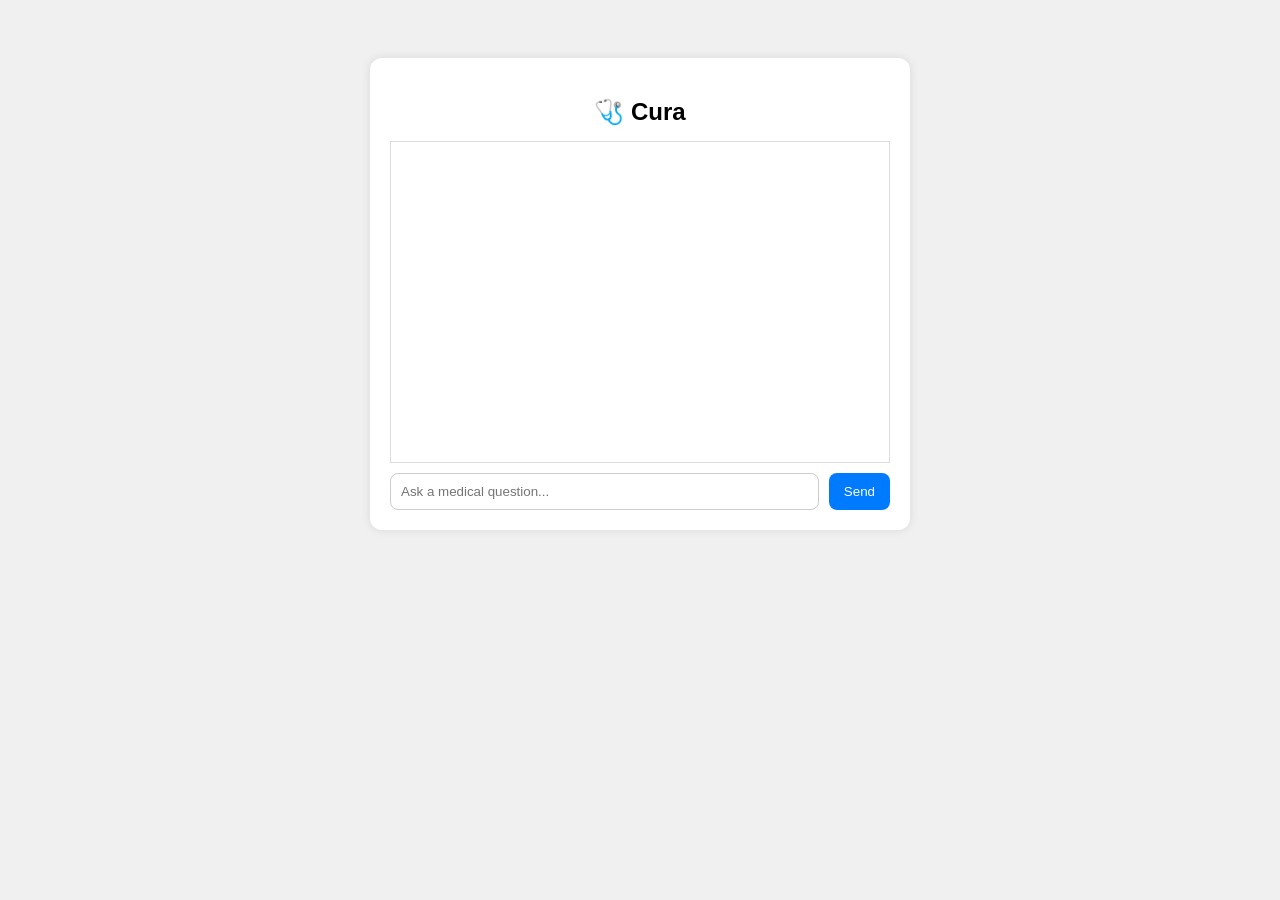
==== frontend/index.html @ ba1082c5 "Initial commit for Cura project" ====
<!DOCTYPE html>
<html lang="en">
<head>
  <meta charset="UTF-8" />
  <meta name="viewport" content="width=device-width, initial-scale=1.0"/>
  <title>Cura Chat</title>
  <link rel="stylesheet" href="style.css" />
</head>
<body>
  <div class="chat-container">
    <h2>🩺 Cura</h2>
    <div id="chat-box"></div>
    <div class="input-area">
      <input type="text" id="user-input" placeholder="Ask a medical question..." />
      <button id="send-button" onclick="sendMessage()">Send</button>
    </div>
  </div>
  <script src="scripts.js"></script>
</body>
</html>
---- frontend/style.css ----
body {
    background: #f0f0f0;
    font-family: Arial, sans-serif;
    display: flex;
    justify-content: center;
    padding-top: 50px;
  }
  
  .chat-container {
    background: #fff;
    border-radius: 12px;
    padding: 20px;
    width: 500px;
    box-shadow: 0 0 10px rgba(0,0,0,0.1);
  }
  
  h2 {
    margin-bottom: 15px;
    text-align: center;
  }
  
  #chat-box {
    height: 300px;
    overflow-y: auto;
    border: 1px solid #ddd;
    padding: 10px;
    margin-bottom: 10px;
  }
  
  .input-area {
    display: flex;
    gap: 10px;
  }
  
  input {
    flex: 1;
    padding: 10px;
    border: 1px solid #ccc;
    border-radius: 8px;
  }
  
  button {
    padding: 10px 15px;
    background: #007bff;
    color: white;
    border: none;
    border-radius: 8px;
    cursor: pointer;
  }

  button:hover {
    background: #0056b3;
  }

  .user-msg, .bot-msg {
    margin: 8px 0;
    padding: 8px 12px;
    border-radius: 8px;
    max-width: 80%;
  }

  .user-msg {
    background: #007bff;
    color: white;
    margin-left: auto;
  }

  .bot-msg {
    background: #f0f0f0;
    margin-right: auto;
  }

  .loading {
    display: inline-block;
    margin: 8px;
    font-style: italic;
    color: #666;
  }
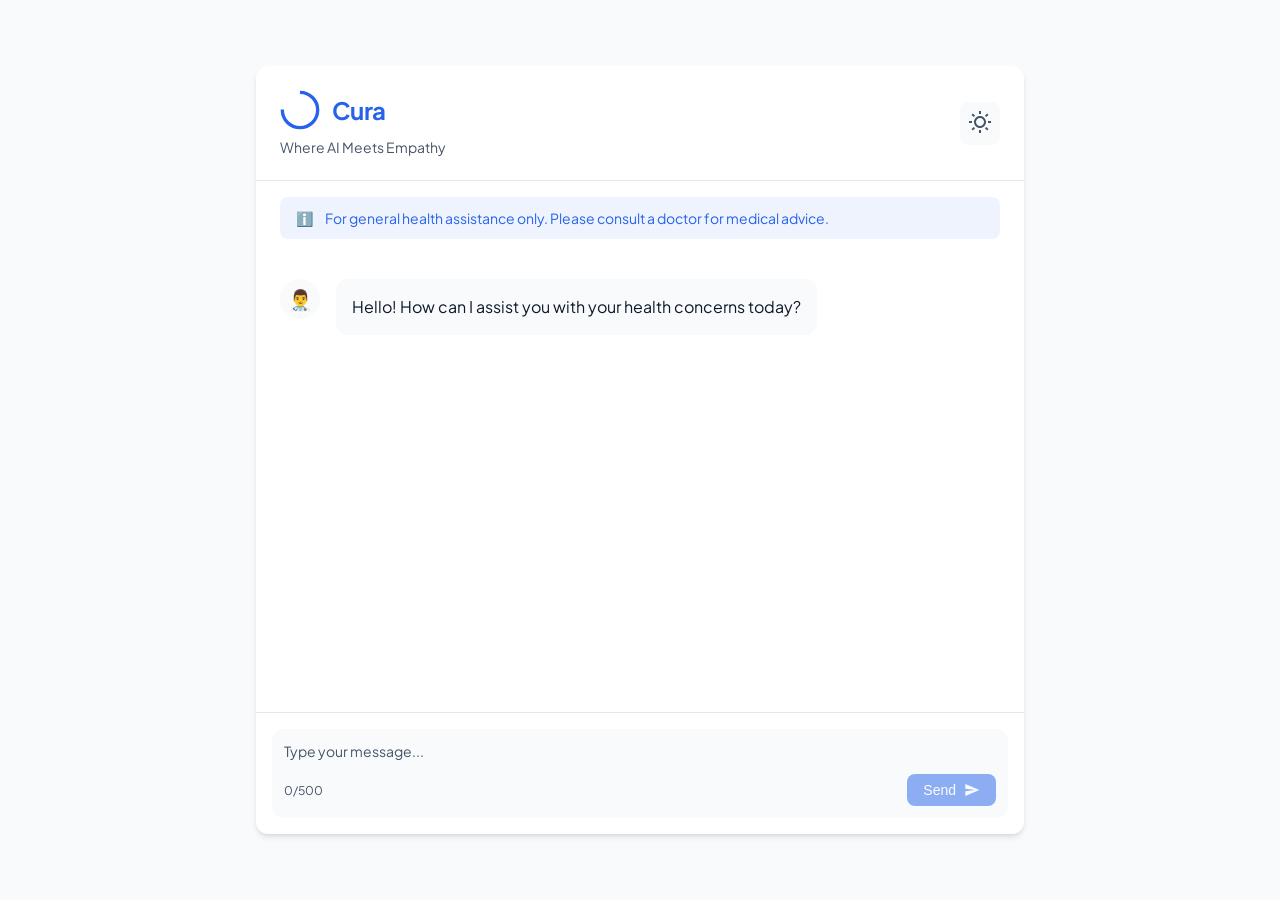
==== commit ebc76e04: "Enhance UI and functionality: Implement theme toggle, improve chat interface, and add logo" ====
--- a/frontend/index.html
+++ b/frontend/index.html
@@ -1,20 +1,63 @@
 <!DOCTYPE html>
-<html lang="en">
+<html lang="en" data-theme="light">
 <head>
-  <meta charset="UTF-8" />
-  <meta name="viewport" content="width=device-width, initial-scale=1.0"/>
-  <title>Cura Chat</title>
-  <link rel="stylesheet" href="style.css" />
+    <meta charset="UTF-8">
+    <meta name="viewport" content="width=device-width, initial-scale=1.0">
+    <title>Cura - Where AI Meets Empathy</title>
+    <link rel="stylesheet" href="style.css">
+    <link href="https://fonts.googleapis.com/css2?family=Plus+Jakarta+Sans:wght@400;500;600;700&display=swap" rel="stylesheet">
 </head>
 <body>
-  <div class="chat-container">
-    <h2>🩺 Cura</h2>
-    <div id="chat-box"></div>
-    <div class="input-area">
-      <input type="text" id="user-input" placeholder="Ask a medical question..." />
-      <button id="send-button" onclick="sendMessage()">Send</button>
+    <div class="app">
+        <div class="chat-container">
+            <div class="chat-header">
+                <div class="branding">
+                    <div class="logo">
+                        <svg viewBox="0 0 36 36">
+                            <path d="M18 2.0845 a 15.9155 15.9155 0 0 1 0 31.831 a 15.9155 15.9155 0 0 1 0 -31.831" fill="none" stroke="currentColor" stroke-width="3" stroke-dasharray="75,100"/>
+                        </svg>
+                        <span class="logo-text">Cura</span>
+                    </div>
+                    <p class="tagline">Where AI Meets Empathy</p>
+                </div>
+                
+                <div class="header-actions">
+                    <button id="theme-toggle" class="theme-toggle" aria-label="Toggle theme">
+                        <svg class="sun-icon" viewBox="0 0 24 24" width="24" height="24">
+                            <path fill="currentColor" d="M12 18C8.68629 18 6 15.3137 6 12C6 8.68629 8.68629 6 12 6C15.3137 6 18 8.68629 18 12C18 15.3137 15.3137 18 12 18ZM12 16C14.2091 16 16 14.2091 16 12C16 9.79086 14.2091 8 12 8C9.79086 8 8 9.79086 8 12C8 14.2091 9.79086 16 12 16ZM11 1H13V4H11V1ZM11 20H13V23H11V20ZM3.51472 4.92893L4.92893 3.51472L7.05025 5.63604L5.63604 7.05025L3.51472 4.92893ZM16.9497 18.364L18.364 16.9497L20.4853 19.0711L19.0711 20.4853L16.9497 18.364ZM19.0711 3.51472L20.4853 4.92893L18.364 7.05025L16.9497 5.63604L19.0711 3.51472ZM5.63604 16.9497L7.05025 18.364L4.92893 20.4853L3.51472 19.0711L5.63604 16.9497ZM23 11V13H20V11H23ZM4 11V13H1V11H4Z"/>
+                        </svg>
+                        <svg class="moon-icon" viewBox="0 0 24 24" width="24" height="24">
+                            <path fill="currentColor" d="M9.37,5.51C9.19,6.15,9.1,6.82,9.1,7.5c0,4.08,3.32,7.4,7.4,7.4c0.68,0,1.35-0.09,1.99-0.27C17.45,17.19,14.93,19,12,19 c-3.86,0-7-3.14-7-7C5,9.07,6.81,6.55,9.37,5.51z M12,3c-4.97,0-9,4.03-9,9s4.03,9,9,9s9-4.03,9-9c0-0.46-0.04-0.92-0.1-1.36 c-0.98,1.37-2.58,2.26-4.4,2.26c-2.98,0-5.4-2.42-5.4-5.4c0-1.81,0.89-3.42,2.26-4.4C12.92,3.04,12.46,3,12,3L12,3z"/>
+                        </svg>
+                    </button>
+                </div>
+            </div>
+
+            <div class="notice-container">
+                <div class="notice info">
+                    <span class="notice-icon">ℹ️</span>
+                    <span>For general health assistance only. Please consult a doctor for medical advice.</span>
+                </div>
+            </div>
+
+            <div id="messages" class="messages"></div>
+
+            <div class="input-wrapper">
+                <div class="input-container">
+                    <textarea id="user-input" rows="1" placeholder="Type your message..." maxlength="500"></textarea>
+                    <div class="input-actions">
+                        <span id="char-count" class="char-count">0/500</span>
+                        <button id="send-button" class="send-button" disabled>
+                            <span class="button-text">Send</span>
+                            <svg class="send-icon" viewBox="0 0 24 24" width="16" height="16">
+                                <path d="M2 21l21-9L2 3v7l15 2-15 2v7z" fill="currentColor"/>
+                            </svg>
+                        </button>
+                    </div>
+                </div>
+            </div>
+        </div>
     </div>
-  </div>
-  <script src="scripts.js"></script>
+    <script src="scripts.js"></script>
 </body>
 </html>
--- a/frontend/style.css
+++ b/frontend/style.css
@@ -1,78 +1,385 @@
+:root {
+    /* Light theme */
+    --bg-primary: #ffffff;
+    --bg-secondary: #f8fafc;
+    --text-primary: #0f172a;
+    --text-secondary: #475569;
+    --border: #e2e8f0;
+    --primary: #2563eb;
+    --primary-light: #3b82f6;
+    --primary-dark: #1d4ed8;
+    --gray-50: #f8fafc;
+    --gray-100: #f1f5f9;
+    --gray-200: #e2e8f0;
+    --gray-300: #cbd5e1;
+    --gray-600: #475569;
+    --gray-700: #334155;
+    --gray-900: #0f172a;
+    --success: #059669;
+    --warning: #fbbf24;
+    --danger: #dc2626;
+    --radius-sm: 0.375rem;
+    --radius: 0.5rem;
+    --radius-lg: 0.75rem;
+    --shadow: 0 1px 3px 0 rgb(0 0 0 / 0.1), 0 1px 2px -1px rgb(0 0 0 / 0.1);
+    --shadow-md: 0 4px 6px -1px rgb(0 0 0 / 0.1), 0 2px 4px -2px rgb(0 0 0 / 0.1);
+}
+
+[data-theme="dark"] {
+    --bg-primary: #0f172a;
+    --bg-secondary: #1e293b;
+    --text-primary: #f8fafc;
+    --text-secondary: #94a3b8;
+    --border: #334155;
+    --primary: #3b82f6;
+    --primary-light: #60a5fa;
+    --primary-dark: #2563eb;
+}
+
+* {
+    margin: 0;
+    padding: 0;
+    box-sizing: border-box;
+}
+
 body {
-    background: #f0f0f0;
-    font-family: Arial, sans-serif;
-    display: flex;
-    justify-content: center;
-    padding-top: 50px;
-  }
-  
-  .chat-container {
-    background: #fff;
-    border-radius: 12px;
-    padding: 20px;
-    width: 500px;
-    box-shadow: 0 0 10px rgba(0,0,0,0.1);
-  }
-  
-  h2 {
-    margin-bottom: 15px;
+    font-family: 'Plus Jakarta Sans', -apple-system, sans-serif;
+    background: var(--bg-secondary);
+    color: var(--text-primary);
+    min-height: 100vh;
+    display: grid;
+    place-items: center;
+    padding: 1rem;
+    transition: background-color 0.3s, color 0.3s;
+}
+
+.app {
+    width: 100%;
+    max-width: 48rem;
+    margin: 0 auto;
+}
+
+.chat-container {
+    background: var(--bg-primary);
+    border-radius: var(--radius-lg);
+    box-shadow: var(--shadow-md);
+    overflow: hidden;
+    display: flex;
+    flex-direction: column;
+    height: calc(100vh - 2rem);
+    max-height: 48rem;
+}
+
+.chat-header {
+    padding: 1.5rem;
+    border-bottom: 1px solid var(--border);
+    display: flex;
+    justify-content: space-between;
+    align-items: center;
+}
+
+.branding {
+    display: flex;
+    flex-direction: column;
+    align-items: flex-start;
+    gap: 0.5rem;
+}
+
+.logo {
+    display: flex;
+    align-items: center;
+    gap: 0.75rem;
+    color: var(--primary);
+}
+
+.logo svg {
+    width: 2.5rem;
+    height: 2.5rem;
+    animation: spin 2s linear infinite;
+}
+
+@keyframes spin {
+    to { transform: rotate(360deg); }
+}
+
+.logo-text {
+    font-size: 1.5rem;
+    font-weight: 700;
+    color: var(--primary);
+    letter-spacing: -0.025em;
+}
+
+.tagline {
+    color: var(--text-secondary);
+    font-size: 0.875rem;
+}
+
+.theme-toggle {
+    background: var(--bg-secondary);
+    border: none;
+    padding: 0.5rem;
+    border-radius: var(--radius);
+    color: var(--text-secondary);
+    cursor: pointer;
+    transition: all 0.2s;
+}
+
+.theme-toggle:hover {
+    color: var(--primary);
+    background: color-mix(in srgb, var(--primary) 10%, transparent);
+}
+
+html[data-theme="light"] .moon-icon,
+html[data-theme="dark"] .sun-icon {
+    display: none;
+}
+
+.notice-container {
+    display: flex;
+    flex-direction: column;
+    gap: 0.5rem;
+    padding: 1rem 1.5rem;
+}
+
+.notice {
+    display: flex;
+    align-items: center;
+    gap: 0.75rem;
+    padding: 0.75rem 1rem;
+    border-radius: var(--radius);
+    background: var(--gray-50);
+    font-size: 0.875rem;
+    color: var(--gray-700);
+    animation: slideIn 0.3s ease-out;
+}
+
+.notice.info {
+    background: color-mix(in srgb, var(--primary) 8%, transparent);
+    color: var(--primary);
+}
+
+@keyframes slideIn {
+    from { transform: translateY(-0.5rem); opacity: 0; }
+    to { transform: translateY(0); opacity: 1; }
+}
+
+.chat-box {
+    flex: 1;
+    overflow-y: auto;
+    padding: 1.5rem;
+    scroll-behavior: smooth;
+}
+
+.welcome-message {
     text-align: center;
-  }
-  
-  #chat-box {
-    height: 300px;
+    margin: 2rem 0;
+    animation: fadeIn 0.5s ease-out;
+}
+
+@keyframes fadeIn {
+    from { opacity: 0; }
+    to { opacity: 1; }
+}
+
+.welcome-icon {
+    font-size: 3rem;
+    margin-bottom: 1rem;
+}
+
+.welcome-message h1 {
+    font-size: 1.5rem;
+    font-weight: 700;
+    margin-bottom: 0.5rem;
+    color: var(--gray-900);
+}
+
+.welcome-message p {
+    color: var(--gray-600);
+}
+
+.messages {
+    flex: 1;
     overflow-y: auto;
-    border: 1px solid #ddd;
-    padding: 10px;
-    margin-bottom: 10px;
-  }
-  
-  .input-area {
-    display: flex;
-    gap: 10px;
-  }
-  
-  input {
-    flex: 1;
-    padding: 10px;
-    border: 1px solid #ccc;
-    border-radius: 8px;
-  }
-  
-  button {
-    padding: 10px 15px;
-    background: #007bff;
+    padding: 1.5rem;
+    display: flex;
+    flex-direction: column;
+    gap: 1rem;
+}
+
+.message {
+    display: flex;
+    gap: 1rem;
+    opacity: 0;
+    transform: translateY(0.5rem);
+    animation: messageIn 0.3s ease-out forwards;
+}
+
+@keyframes messageIn {
+    to {
+        opacity: 1;
+        transform: translateY(0);
+    }
+}
+
+.message.user {
+    flex-direction: row-reverse;
+}
+
+.message-bubble {
+    max-width: 80%;
+    padding: 1rem;
+    border-radius: var(--radius-lg);
+    line-height: 1.5;
+}
+
+.message.bot .message-bubble {
+    background: var(--bg-secondary);
+    color: var(--text-primary);
+}
+
+.message.user .message-bubble {
+    background: var(--primary);
+    color: white;
+}
+
+.avatar {
+    width: 2.5rem;
+    height: 2.5rem;
+    border-radius: 50%;
+    display: grid;
+    place-items: center;
+    font-size: 1.25rem;
+    flex-shrink: 0;
+}
+
+.message.bot .avatar {
+    background: var(--bg-secondary);
+}
+
+.message.user .avatar {
+    background: var(--primary-light);
+}
+
+.input-wrapper {
+    padding: 1rem;
+    border-top: 1px solid var(--border);
+}
+
+.input-container {
+    background: var(--bg-secondary);
+    border-radius: var(--radius-lg);
+    padding: 0.75rem;
+}
+
+textarea {
+    width: 100%;
+    border: none;
+    background: none;
+    resize: none;
+    font-family: inherit;
+    font-size: 0.875rem;
+    line-height: 1.5;
+    color: var(--text-primary);
+    padding: 0;
+    margin-bottom: 0.5rem;
+}
+
+textarea:focus {
+    outline: none;
+}
+
+textarea::placeholder {
+    color: var(--text-secondary);
+}
+
+.input-actions {
+    display: flex;
+    align-items: center;
+    justify-content: space-between;
+}
+
+.char-count {
+    font-size: 0.75rem;
+    color: var(--text-secondary);
+}
+
+.send-button {
+    display: flex;
+    align-items: center;
+    gap: 0.5rem;
+    background: var(--primary);
     color: white;
     border: none;
-    border-radius: 8px;
+    padding: 0.5rem 1rem;
+    border-radius: var(--radius);
+    font-size: 0.875rem;
+    font-weight: 500;
     cursor: pointer;
-  }
-
-  button:hover {
-    background: #0056b3;
-  }
-
-  .user-msg, .bot-msg {
-    margin: 8px 0;
-    padding: 8px 12px;
-    border-radius: 8px;
-    max-width: 80%;
-  }
-
-  .user-msg {
-    background: #007bff;
-    color: white;
-    margin-left: auto;
-  }
-
-  .bot-msg {
-    background: #f0f0f0;
-    margin-right: auto;
-  }
-
-  .loading {
-    display: inline-block;
-    margin: 8px;
-    font-style: italic;
-    color: #666;
-  }
+    transition: all 0.2s;
+}
+
+.send-button:hover:not(:disabled) {
+    background: var(--primary-dark);
+}
+
+.send-button:disabled {
+    opacity: 0.5;
+    cursor: not-allowed;
+}
+
+.send-button .send-icon {
+    transition: transform 0.2s;
+}
+
+.send-button:hover:not(:disabled) .send-icon {
+    transform: translateX(0.25rem);
+}
+
+.typing-indicator {
+    background: var(--bg-secondary) !important;
+    padding: 0.75rem !important;
+}
+
+.dots {
+    display: flex;
+    gap: 4px;
+}
+
+.dot {
+    width: 8px;
+    height: 8px;
+    border-radius: 50%;
+    background: var(--text-secondary);
+    animation: dot-flashing 1s infinite alternate;
+}
+
+.dot:nth-child(2) {
+    animation-delay: 0.2s;
+}
+
+.dot:nth-child(3) {
+    animation-delay: 0.4s;
+}
+
+@keyframes dot-flashing {
+    0% {
+        opacity: 0.2;
+        transform: scale(0.8);
+    }
+    100% {
+        opacity: 1;
+        transform: scale(1);
+    }
+}
+
+@media (max-width: 640px) {
+    body {
+        padding: 0;
+    }
+    
+    .chat-container {
+        height: 100vh;
+        max-height: none;
+        border-radius: 0;
+    }
+}
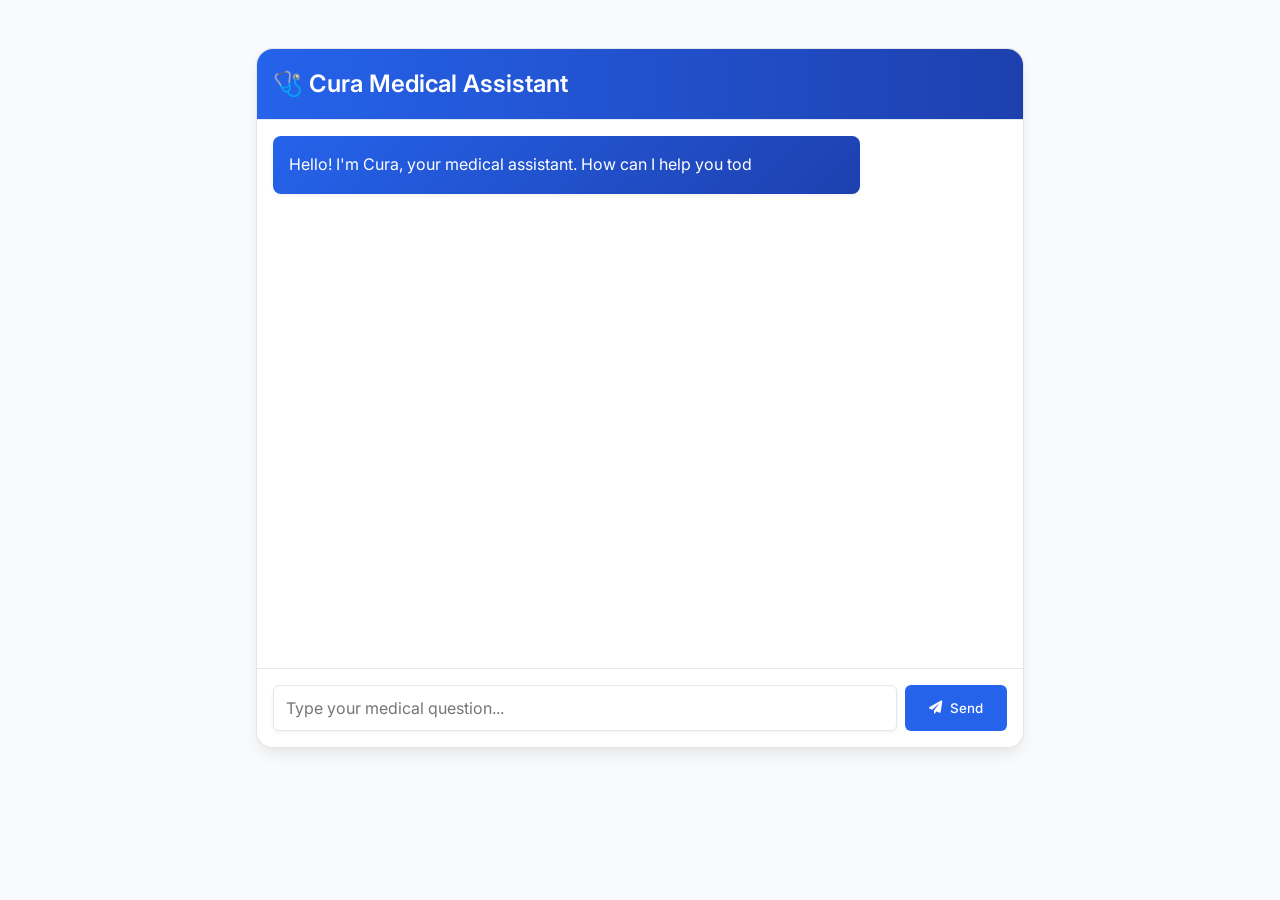
==== commit 323c6ba8: "Refactor chat interface: Update HTML structure, remove theme toggle, and enhance message handling" ====
--- a/frontend/index.html
+++ b/frontend/index.html
@@ -1,63 +1,29 @@
 <!DOCTYPE html>
-<html lang="en" data-theme="light">
+<html lang="en">
 <head>
     <meta charset="UTF-8">
     <meta name="viewport" content="width=device-width, initial-scale=1.0">
-    <title>Cura - Where AI Meets Empathy</title>
+    <title>Cura Medical Assistant</title>
     <link rel="stylesheet" href="style.css">
-    <link href="https://fonts.googleapis.com/css2?family=Plus+Jakarta+Sans:wght@400;500;600;700&display=swap" rel="stylesheet">
+    <link rel="stylesheet" href="https://fonts.googleapis.com/css2?family=Inter:wght@400;500;600&display=swap">
+    <link rel="stylesheet" href="https://cdnjs.cloudflare.com/ajax/libs/font-awesome/6.0.0/css/all.min.css">
 </head>
 <body>
-    <div class="app">
+    <div class="container">
         <div class="chat-container">
             <div class="chat-header">
-                <div class="branding">
-                    <div class="logo">
-                        <svg viewBox="0 0 36 36">
-                            <path d="M18 2.0845 a 15.9155 15.9155 0 0 1 0 31.831 a 15.9155 15.9155 0 0 1 0 -31.831" fill="none" stroke="currentColor" stroke-width="3" stroke-dasharray="75,100"/>
-                        </svg>
-                        <span class="logo-text">Cura</span>
-                    </div>
-                    <p class="tagline">Where AI Meets Empathy</p>
-                </div>
-                
-                <div class="header-actions">
-                    <button id="theme-toggle" class="theme-toggle" aria-label="Toggle theme">
-                        <svg class="sun-icon" viewBox="0 0 24 24" width="24" height="24">
-                            <path fill="currentColor" d="M12 18C8.68629 18 6 15.3137 6 12C6 8.68629 8.68629 6 12 6C15.3137 6 18 8.68629 18 12C18 15.3137 15.3137 18 12 18ZM12 16C14.2091 16 16 14.2091 16 12C16 9.79086 14.2091 8 12 8C9.79086 8 8 9.79086 8 12C8 14.2091 9.79086 16 12 16ZM11 1H13V4H11V1ZM11 20H13V23H11V20ZM3.51472 4.92893L4.92893 3.51472L7.05025 5.63604L5.63604 7.05025L3.51472 4.92893ZM16.9497 18.364L18.364 16.9497L20.4853 19.0711L19.0711 20.4853L16.9497 18.364ZM19.0711 3.51472L20.4853 4.92893L18.364 7.05025L16.9497 5.63604L19.0711 3.51472ZM5.63604 16.9497L7.05025 18.364L4.92893 20.4853L3.51472 19.0711L5.63604 16.9497ZM23 11V13H20V11H23ZM4 11V13H1V11H4Z"/>
-                        </svg>
-                        <svg class="moon-icon" viewBox="0 0 24 24" width="24" height="24">
-                            <path fill="currentColor" d="M9.37,5.51C9.19,6.15,9.1,6.82,9.1,7.5c0,4.08,3.32,7.4,7.4,7.4c0.68,0,1.35-0.09,1.99-0.27C17.45,17.19,14.93,19,12,19 c-3.86,0-7-3.14-7-7C5,9.07,6.81,6.55,9.37,5.51z M12,3c-4.97,0-9,4.03-9,9s4.03,9,9,9s9-4.03,9-9c0-0.46-0.04-0.92-0.1-1.36 c-0.98,1.37-2.58,2.26-4.4,2.26c-2.98,0-5.4-2.42-5.4-5.4c0-1.81,0.89-3.42,2.26-4.4C12.92,3.04,12.46,3,12,3L12,3z"/>
-                        </svg>
-                    </button>
-                </div>
+                <h1>🩺 Cura Medical Assistant</h1>
             </div>
-
-            <div class="notice-container">
-                <div class="notice info">
-                    <span class="notice-icon">ℹ️</span>
-                    <span>For general health assistance only. Please consult a doctor for medical advice.</span>
-                </div>
-            </div>
-
-            <div id="messages" class="messages"></div>
-
-            <div class="input-wrapper">
-                <div class="input-container">
-                    <textarea id="user-input" rows="1" placeholder="Type your message..." maxlength="500"></textarea>
-                    <div class="input-actions">
-                        <span id="char-count" class="char-count">0/500</span>
-                        <button id="send-button" class="send-button" disabled>
-                            <span class="button-text">Send</span>
-                            <svg class="send-icon" viewBox="0 0 24 24" width="16" height="16">
-                                <path d="M2 21l21-9L2 3v7l15 2-15 2v7z" fill="currentColor"/>
-                            </svg>
-                        </button>
-                    </div>
-                </div>
+            <div class="chat-messages" id="chatMessages"></div>
+            <div class="input-container">
+                <input type="text" id="messageInput" placeholder="Type your medical question..." autocomplete="off">
+                <button id="sendButton">
+                    <i class="fas fa-paper-plane"></i>
+                    Send
+                </button>
             </div>
         </div>
     </div>
     <script src="scripts.js"></script>
 </body>
-</html>
+</html>
--- a/frontend/style.css
+++ b/frontend/style.css
@@ -1,220 +1,77 @@
 :root {
-    /* Light theme */
-    --bg-primary: #ffffff;
-    --bg-secondary: #f8fafc;
-    --text-primary: #0f172a;
-    --text-secondary: #475569;
-    --border: #e2e8f0;
-    --primary: #2563eb;
-    --primary-light: #3b82f6;
-    --primary-dark: #1d4ed8;
-    --gray-50: #f8fafc;
-    --gray-100: #f1f5f9;
-    --gray-200: #e2e8f0;
-    --gray-300: #cbd5e1;
-    --gray-600: #475569;
-    --gray-700: #334155;
-    --gray-900: #0f172a;
-    --success: #059669;
-    --warning: #fbbf24;
-    --danger: #dc2626;
-    --radius-sm: 0.375rem;
-    --radius: 0.5rem;
-    --radius-lg: 0.75rem;
-    --shadow: 0 1px 3px 0 rgb(0 0 0 / 0.1), 0 1px 2px -1px rgb(0 0 0 / 0.1);
-    --shadow-md: 0 4px 6px -1px rgb(0 0 0 / 0.1), 0 2px 4px -2px rgb(0 0 0 / 0.1);
-}
-
-[data-theme="dark"] {
-    --bg-primary: #0f172a;
-    --bg-secondary: #1e293b;
-    --text-primary: #f8fafc;
-    --text-secondary: #94a3b8;
-    --border: #334155;
-    --primary: #3b82f6;
-    --primary-light: #60a5fa;
-    --primary-dark: #2563eb;
+    --primary-color: #2563eb;
+    --secondary-color: #1e40af;
+    --background-color: #f8fafc;
+    --text-color: #1e293b;
 }
 
 * {
     margin: 0;
     padding: 0;
     box-sizing: border-box;
+    font-family: 'Inter', -apple-system, sans-serif;
 }
 
 body {
-    font-family: 'Plus Jakarta Sans', -apple-system, sans-serif;
-    background: var(--bg-secondary);
-    color: var(--text-primary);
-    min-height: 100vh;
-    display: grid;
-    place-items: center;
-    padding: 1rem;
-    transition: background-color 0.3s, color 0.3s;
+    background-color: var(--background-color);
+    color: var(--text-color);
+    line-height: 1.6;
 }
 
-.app {
-    width: 100%;
-    max-width: 48rem;
-    margin: 0 auto;
+.container {
+    max-width: 800px;
+    margin: 2rem auto;
+    padding: 1rem;
 }
 
 .chat-container {
-    background: var(--bg-primary);
-    border-radius: var(--radius-lg);
-    box-shadow: var(--shadow-md);
-    overflow: hidden;
+    background: white;
+    border-radius: 16px;
+    box-shadow: 0 8px 16px -4px rgb(0 0 0 / 0.1);
+    height: 700px;
     display: flex;
     flex-direction: column;
-    height: calc(100vh - 2rem);
-    max-height: 48rem;
+    border: 1px solid rgba(0, 0, 0, 0.1);
 }
 
 .chat-header {
-    padding: 1.5rem;
-    border-bottom: 1px solid var(--border);
+    background: linear-gradient(to right, var(--primary-color), var(--secondary-color));
+    color: white;
+    border-radius: 16px 16px 0 0;
+    padding: 1rem;
+    border-bottom: 1px solid #e2e8f0;
     display: flex;
-    justify-content: space-between;
     align-items: center;
-}
-
-.branding {
-    display: flex;
-    flex-direction: column;
-    align-items: flex-start;
     gap: 0.5rem;
 }
 
-.logo {
-    display: flex;
-    align-items: center;
-    gap: 0.75rem;
-    color: var(--primary);
+.chat-header h1 {
+    color: white;
+    font-weight: 600;
+    font-size: 1.5rem;
 }
 
-.logo svg {
-    width: 2.5rem;
-    height: 2.5rem;
-    animation: spin 2s linear infinite;
-}
-
-@keyframes spin {
-    to { transform: rotate(360deg); }
-}
-
-.logo-text {
-    font-size: 1.5rem;
-    font-weight: 700;
-    color: var(--primary);
-    letter-spacing: -0.025em;
-}
-
-.tagline {
-    color: var(--text-secondary);
-    font-size: 0.875rem;
-}
-
-.theme-toggle {
-    background: var(--bg-secondary);
-    border: none;
-    padding: 0.5rem;
-    border-radius: var(--radius);
-    color: var(--text-secondary);
-    cursor: pointer;
-    transition: all 0.2s;
-}
-
-.theme-toggle:hover {
-    color: var(--primary);
-    background: color-mix(in srgb, var(--primary) 10%, transparent);
-}
-
-html[data-theme="light"] .moon-icon,
-html[data-theme="dark"] .sun-icon {
-    display: none;
-}
-
-.notice-container {
-    display: flex;
-    flex-direction: column;
-    gap: 0.5rem;
-    padding: 1rem 1.5rem;
-}
-
-.notice {
-    display: flex;
-    align-items: center;
-    gap: 0.75rem;
-    padding: 0.75rem 1rem;
-    border-radius: var(--radius);
-    background: var(--gray-50);
-    font-size: 0.875rem;
-    color: var(--gray-700);
-    animation: slideIn 0.3s ease-out;
-}
-
-.notice.info {
-    background: color-mix(in srgb, var(--primary) 8%, transparent);
-    color: var(--primary);
-}
-
-@keyframes slideIn {
-    from { transform: translateY(-0.5rem); opacity: 0; }
-    to { transform: translateY(0); opacity: 1; }
-}
-
-.chat-box {
+.chat-messages {
     flex: 1;
     overflow-y: auto;
-    padding: 1.5rem;
-    scroll-behavior: smooth;
-}
-
-.welcome-message {
-    text-align: center;
-    margin: 2rem 0;
-    animation: fadeIn 0.5s ease-out;
-}
-
-@keyframes fadeIn {
-    from { opacity: 0; }
-    to { opacity: 1; }
-}
-
-.welcome-icon {
-    font-size: 3rem;
-    margin-bottom: 1rem;
-}
-
-.welcome-message h1 {
-    font-size: 1.5rem;
-    font-weight: 700;
-    margin-bottom: 0.5rem;
-    color: var(--gray-900);
-}
-
-.welcome-message p {
-    color: var(--gray-600);
-}
-
-.messages {
-    flex: 1;
-    overflow-y: auto;
-    padding: 1.5rem;
-    display: flex;
-    flex-direction: column;
-    gap: 1rem;
+    padding: 1rem;
 }
 
 .message {
-    display: flex;
-    gap: 1rem;
-    opacity: 0;
-    transform: translateY(0.5rem);
-    animation: messageIn 0.3s ease-out forwards;
+    margin-bottom: 1rem;
+    padding: 1rem;
+    border-radius: 8px;
+    max-width: 80%;
+    animation: messageSlide 0.3s ease-out;
+    box-shadow: 0 2px 4px rgba(0, 0, 0, 0.05);
+    position: relative;
 }
 
-@keyframes messageIn {
+@keyframes messageSlide {
+    from {
+        opacity: 0;
+        transform: translateY(10px);
+    }
     to {
         opacity: 1;
         transform: translateY(0);
@@ -222,164 +79,92 @@
 }
 
 .message.user {
-    flex-direction: row-reverse;
+    background-color: #f1f5f9;
+    border: 1px solid #e2e8f0;
+    margin-left: auto;
 }
 
-.message-bubble {
-    max-width: 80%;
-    padding: 1rem;
-    border-radius: var(--radius-lg);
-    line-height: 1.5;
-}
-
-.message.bot .message-bubble {
-    background: var(--bg-secondary);
-    color: var(--text-primary);
-}
-
-.message.user .message-bubble {
-    background: var(--primary);
+.message.bot {
+    background: linear-gradient(135deg, var(--primary-color), var(--secondary-color));
     color: white;
-}
-
-.avatar {
-    width: 2.5rem;
-    height: 2.5rem;
-    border-radius: 50%;
-    display: grid;
-    place-items: center;
-    font-size: 1.25rem;
-    flex-shrink: 0;
-}
-
-.message.bot .avatar {
-    background: var(--bg-secondary);
-}
-
-.message.user .avatar {
-    background: var(--primary-light);
-}
-
-.input-wrapper {
-    padding: 1rem;
-    border-top: 1px solid var(--border);
+    margin-right: auto;
 }
 
 .input-container {
-    background: var(--bg-secondary);
-    border-radius: var(--radius-lg);
-    padding: 0.75rem;
+    padding: 1rem;
+    border-top: 1px solid #e2e8f0;
+    display: flex;
+    gap: 0.5rem;
 }
 
-textarea {
-    width: 100%;
-    border: none;
-    background: none;
-    resize: none;
-    font-family: inherit;
-    font-size: 0.875rem;
-    line-height: 1.5;
-    color: var(--text-primary);
-    padding: 0;
-    margin-bottom: 0.5rem;
+#messageInput {
+    flex: 1;
+    padding: 0.75rem;
+    border: 1px solid #e2e8f0;
+    border-radius: 6px;
+    font-size: 1rem;
+    box-shadow: 0 2px 4px rgba(0, 0, 0, 0.05);
+    transition: all 0.2s ease;
 }
 
-textarea:focus {
+#messageInput:focus {
     outline: none;
+    border-color: var(--primary-color);
+    box-shadow: 0 0 0 2px rgba(37, 99, 235, 0.1);
 }
 
-textarea::placeholder {
-    color: var(--text-secondary);
-}
-
-.input-actions {
-    display: flex;
-    align-items: center;
-    justify-content: space-between;
-}
-
-.char-count {
-    font-size: 0.75rem;
-    color: var(--text-secondary);
-}
-
-.send-button {
+#sendButton {
+    padding: 0.75rem 1.5rem;
+    background-color: var(--primary-color);
+    color: white;
+    border: none;
+    border-radius: 6px;
+    cursor: pointer;
+    transition: background-color 0.2s;
+    font-weight: 500;
     display: flex;
     align-items: center;
     gap: 0.5rem;
-    background: var(--primary);
-    color: white;
-    border: none;
-    padding: 0.5rem 1rem;
-    border-radius: var(--radius);
-    font-size: 0.875rem;
-    font-weight: 500;
-    cursor: pointer;
-    transition: all 0.2s;
 }
 
-.send-button:hover:not(:disabled) {
-    background: var(--primary-dark);
+#sendButton:hover {
+    background-color: var(--secondary-color);
 }
 
-.send-button:disabled {
-    opacity: 0.5;
-    cursor: not-allowed;
+#sendButton:active {
+    transform: scale(0.98);
 }
 
-.send-button .send-icon {
-    transition: transform 0.2s;
+.loading {
+    display: flex;
+    align-items: center;
+    gap: 0.5rem;
+    color: #64748b;
+    font-style: italic;
+    padding: 0.5rem 1rem;
+    border-radius: 8px;
+    background: #f8fafc;
+    border: 1px solid #e2e8f0;
+    animation: pulse 1.5s infinite;
 }
 
-.send-button:hover:not(:disabled) .send-icon {
-    transform: translateX(0.25rem);
+@keyframes pulse {
+    0% { opacity: 1; }
+    50% { opacity: 0.6; }
+    100% { opacity: 1; }
 }
 
-.typing-indicator {
-    background: var(--bg-secondary) !important;
-    padding: 0.75rem !important;
+.error {
+    color: #dc2626;
+    padding: 0.5rem;
+    margin: 0.5rem 0;
+    border-radius: 4px;
+    background-color: #fee2e2;
+    animation: shake 0.5s ease-in-out;
 }
 
-.dots {
-    display: flex;
-    gap: 4px;
-}
-
-.dot {
-    width: 8px;
-    height: 8px;
-    border-radius: 50%;
-    background: var(--text-secondary);
-    animation: dot-flashing 1s infinite alternate;
-}
-
-.dot:nth-child(2) {
-    animation-delay: 0.2s;
-}
-
-.dot:nth-child(3) {
-    animation-delay: 0.4s;
-}
-
-@keyframes dot-flashing {
-    0% {
-        opacity: 0.2;
-        transform: scale(0.8);
-    }
-    100% {
-        opacity: 1;
-        transform: scale(1);
-    }
-}
-
-@media (max-width: 640px) {
-    body {
-        padding: 0;
-    }
-    
-    .chat-container {
-        height: 100vh;
-        max-height: none;
-        border-radius: 0;
-    }
-}
+@keyframes shake {
+    0%, 100% { transform: translateX(0); }
+    25% { transform: translateX(-5px); }
+    75% { transform: translateX(5px); }
+}
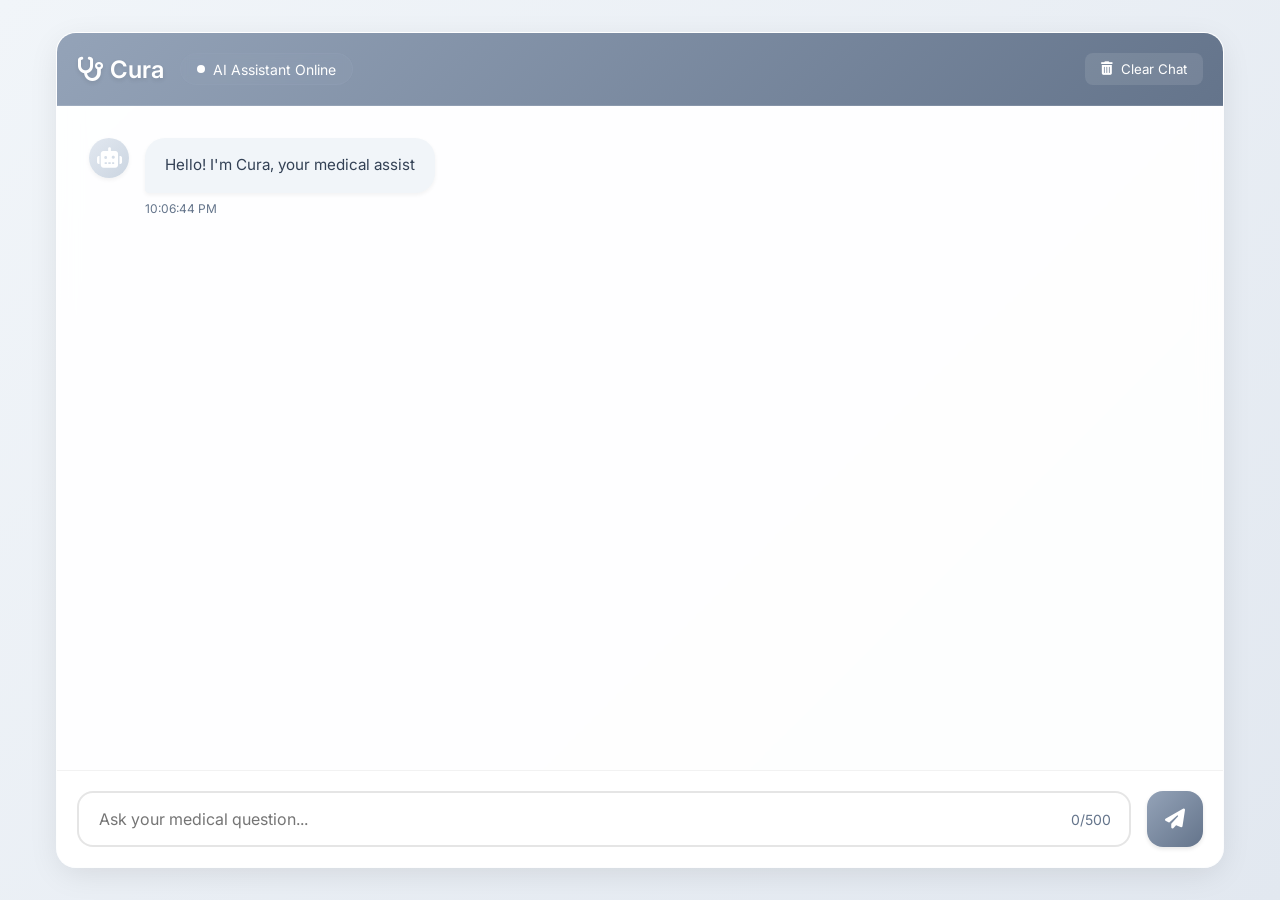
==== commit f8689a6a: "Enhance Cura application: Add chat history management, improve frontend UI, and refine system prompt" ====
--- a/frontend/index.html
+++ b/frontend/index.html
@@ -3,27 +3,45 @@
 <head>
     <meta charset="UTF-8">
     <meta name="viewport" content="width=device-width, initial-scale=1.0">
-    <title>Cura Medical Assistant</title>
+    <title>Cura - AI Medical Assistant</title>
+    <meta name="description" content="AI-powered medical assistant for healthcare information">
     <link rel="stylesheet" href="style.css">
     <link rel="stylesheet" href="https://fonts.googleapis.com/css2?family=Inter:wght@400;500;600&display=swap">
-    <link rel="stylesheet" href="https://cdnjs.cloudflare.com/ajax/libs/font-awesome/6.0.0/css/all.min.css">
+    <link rel="stylesheet" href="https://cdnjs.cloudflare.com/ajax/libs/font-awesome/6.4.0/css/all.min.css">
 </head>
 <body>
-    <div class="container">
+    <main class="container">
         <div class="chat-container">
-            <div class="chat-header">
-                <h1>🩺 Cura Medical Assistant</h1>
-            </div>
-            <div class="chat-messages" id="chatMessages"></div>
-            <div class="input-container">
-                <input type="text" id="messageInput" placeholder="Type your medical question..." autocomplete="off">
-                <button id="sendButton">
+            <header class="chat-header">
+                <div class="header-left">
+                    <h1><i class="fas fa-stethoscope"></i> Cura</h1>
+                    <span class="status">AI Assistant Online</span>
+                </div>
+                <div class="header-actions">
+                    <button id="clearButton" class="action-button" title="Clear chat history">
+                        <i class="fas fa-trash-alt"></i>
+                        <span>Clear Chat</span>
+                    </button>
+                </div>
+            </header>
+            
+            <section class="chat-messages" id="chatMessages">
+                <!-- Messages will be inserted here -->
+            </section>
+
+            <footer class="input-container">
+                <input type="text" 
+                       id="messageInput" 
+                       placeholder="Ask your medical question..." 
+                       aria-label="Your message"
+                       autocomplete="off">
+                <span id="charCounter" class="char-counter">0/500</span>
+                <button id="sendButton" aria-label="Send message">
                     <i class="fas fa-paper-plane"></i>
-                    Send
                 </button>
-            </div>
+            </footer>
         </div>
-    </div>
+    </main>
     <script src="scripts.js"></script>
 </body>
 </html>
--- a/frontend/style.css
+++ b/frontend/style.css
@@ -1,8 +1,13 @@
 :root {
-    --primary-color: #2563eb;
-    --secondary-color: #1e40af;
+    --primary-color: #94a3b8;
+    --secondary-color: #64748b;
     --background-color: #f8fafc;
-    --text-color: #1e293b;
+    --chat-background: #ffffff;
+    --text-color: #334155;
+    --message-user-bg: #cbd5e1;
+    --message-bot-bg: #f1f5f9;
+    --input-border: #e2e8f0;
+    --border-radius: 20px;
 }
 
 * {
@@ -13,61 +18,306 @@
 }
 
 body {
-    background-color: var(--background-color);
-    color: var(--text-color);
-    line-height: 1.6;
+    background: linear-gradient(135deg, #f1f5f9 0%, #e2e8f0 100%);
+    min-height: 100vh;
+    display: flex;
+    align-items: center;
+    margin: 0;
+    font-family: 'Inter', system-ui, sans-serif;
 }
 
 .container {
-    max-width: 800px;
-    margin: 2rem auto;
+    max-width: 1200px;
+    margin: 1rem auto;
     padding: 1rem;
+    width: 100%;
+    height: calc(100vh - 2rem);
 }
 
 .chat-container {
-    background: white;
-    border-radius: 16px;
-    box-shadow: 0 8px 16px -4px rgb(0 0 0 / 0.1);
-    height: 700px;
+    background: rgba(255, 255, 255, 0.85);
+    backdrop-filter: blur(12px);
+    -webkit-backdrop-filter: blur(12px);
+    border: 1px solid rgba(255, 255, 255, 0.3);
+    box-shadow: 0 8px 32px -4px rgba(0, 0, 0, 0.1);
+    height: 100%;
     display: flex;
     flex-direction: column;
-    border: 1px solid rgba(0, 0, 0, 0.1);
+    border-radius: var(--border-radius);
+    overflow: hidden;
 }
 
 .chat-header {
-    background: linear-gradient(to right, var(--primary-color), var(--secondary-color));
-    color: white;
-    border-radius: 16px 16px 0 0;
-    padding: 1rem;
-    border-bottom: 1px solid #e2e8f0;
+    background: linear-gradient(135deg, #94a3b8, #64748b);
+    padding: 1.25rem;
+    color: white;
+    display: flex;
+    justify-content: space-between;
+    align-items: center;
+    border-bottom: 1px solid rgba(255, 255, 255, 0.1);
+}
+
+.header-left {
+    display: flex;
+    align-items: center;
+    gap: 1rem;
+}
+
+.header-left h1 {
+    font-size: 1.5rem;
+    font-weight: 600;
+    margin: 0;
+    text-shadow: 0 2px 4px rgba(0, 0, 0, 0.1);
+}
+
+.status {
+    background: rgba(148, 163, 184, 0.2);
+    padding: 0.4rem 1rem;
+    border-radius: 2rem;
+    font-size: 0.875rem;
     display: flex;
     align-items: center;
     gap: 0.5rem;
-}
-
-.chat-header h1 {
-    color: white;
-    font-weight: 600;
-    font-size: 1.5rem;
+    backdrop-filter: blur(4px);
+    border: 1px solid rgba(148, 163, 184, 0.3);
+}
+
+.status::before {
+    content: '';
+    width: 8px;
+    height: 8px;
+    background: currentColor;
+    border-radius: 50%;
+}
+
+.action-button {
+    background: rgba(255, 255, 255, 0.1);
+    border: none;
+    padding: 0.5rem 1rem;
+    color: white;
+    border-radius: 0.5rem;
+    cursor: pointer;
+    display: flex;
+    align-items: center;
+    gap: 0.5rem;
+    transition: all 0.2s;
+}
+
+.action-button:hover {
+    background: rgba(255, 255, 255, 0.2);
 }
 
 .chat-messages {
     flex: 1;
     overflow-y: auto;
-    padding: 1rem;
+    padding: 2rem;
+    display: flex;
+    flex-direction: column;
+    gap: 1.5rem;
+    background: rgba(255, 255, 255, 0.5);
+}
+
+.message-wrapper {
+    display: flex;
+    gap: 1rem;
+    opacity: 0;
+    animation: slideIn 0.3s ease forwards;
+    max-width: 85%;
+}
+
+.message-wrapper.user-wrapper {
+    margin-left: auto;
+    flex-direction: row-reverse;
+}
+
+.avatar {
+    width: 2.5rem;
+    height: 2.5rem;
+    border-radius: 1.25rem;
+    display: flex;
+    align-items: center;
+    justify-content: center;
+    font-size: 1.25rem;
+    box-shadow: 0 2px 4px rgba(0, 0, 0, 0.05);
+    transition: transform 0.2s;
+}
+
+.avatar:hover {
+    transform: scale(1.05);
+}
+
+.user-wrapper .avatar {
+    background: linear-gradient(135deg, #cbd5e1, #94a3b8);
+    color: white;
+}
+
+.bot-wrapper .avatar {
+    background: linear-gradient(135deg, #e2e8f0, #cbd5e1);
+    color: white;
+}
+
+.message-content {
+    display: flex;
+    flex-direction: column;
+    gap: 0.25rem;
 }
 
 .message {
-    margin-bottom: 1rem;
-    padding: 1rem;
-    border-radius: 8px;
-    max-width: 80%;
-    animation: messageSlide 0.3s ease-out;
+    padding: 1rem 1.25rem;
+    border-radius: 1.25rem;
+    position: relative;
     box-shadow: 0 2px 4px rgba(0, 0, 0, 0.05);
+    font-size: 0.95rem;
+    line-height: 1.5;
+}
+
+.message.user {
+    background: linear-gradient(135deg, #94a3b8, #64748b);
+    color: white;
+    border-bottom-right-radius: 0.25rem;
+}
+
+.message.bot {
+    background: var(--message-bot-bg);
+    color: var(--text-color);
+    border-bottom-left-radius: 0.25rem;
+}
+
+.timestamp {
+    font-size: 0.75rem;
+    color: #64748b;
+    margin-top: 0.25rem;
+}
+
+.input-container {
+    padding: 1.25rem;
+    background: rgba(255, 255, 255, 0.9);
+    border-top: 1px solid rgba(0, 0, 0, 0.05);
+    display: flex;
+    gap: 1rem;
     position: relative;
 }
 
-@keyframes messageSlide {
+#messageInput {
+    flex: 1;
+    padding: 0.875rem 1.25rem;
+    border: 2px solid rgba(0, 0, 0, 0.1);
+    border-radius: 1rem;
+    font-size: 1rem;
+    background: white;
+    transition: all 0.2s;
+}
+
+#messageInput:focus {
+    outline: none;
+    border-color: var(--primary-color);
+    box-shadow: 0 0 0 4px rgba(14, 165, 233, 0.15);
+}
+
+#sendButton {
+    background: linear-gradient(135deg, #94a3b8, #64748b);
+    color: white;
+    border: none;
+    width: 3.5rem;
+    height: 3.5rem;
+    border-radius: 1rem;
+    cursor: pointer;
+    transition: all 0.2s;
+    display: flex;
+    align-items: center;
+    justify-content: center;
+    font-size: 1.25rem;
+    box-shadow: 0 2px 4px rgba(0, 0, 0, 0.1);
+}
+
+#sendButton:hover {
+    transform: translateY(-2px);
+    box-shadow: 0 4px 6px rgba(0, 0, 0, 0.1);
+}
+
+#sendButton:active {
+    transform: translateY(0);
+}
+
+.char-counter {
+    position: absolute;
+    right: 7rem;
+    top: 50%;
+    transform: translateY(-50%);
+    color: #64748b;
+    font-size: 0.875rem;
+    pointer-events: none;
+}
+
+.typing-indicator {
+    display: inline-flex;
+    align-items: center;
+    gap: 0.5rem;
+    padding: 0.5rem 1rem;
+    background: rgba(0, 0, 0, 0.05);
+    border-radius: 1rem;
+    font-size: 0.875rem;
+    color: var(--text-color);
+}
+
+.typing-dots {
+    display: flex;
+    gap: 0.25rem;
+    padding: 0.5rem;
+}
+
+.typing-dots span {
+    width: 0.5rem;
+    height: 0.5rem;
+    background: var(--primary-color);
+    border-radius: 50%;
+    display: inline-block;
+    animation: bounce 1.4s infinite ease-in-out;
+    opacity: 0.6;
+}
+
+.typing-dots span:nth-child(2) { animation-delay: 0.2s; }
+.typing-dots span:nth-child(3) { animation-delay: 0.4s; }
+
+.thinking-wrapper {
+    opacity: 1;
+    animation: fadeIn 0.3s ease-out;
+}
+
+.thinking {
+    background: rgba(255, 255, 255, 0.9);
+    border: 1px solid rgba(0, 0, 0, 0.1);
+}
+
+.thinking-content {
+    display: flex;
+    align-items: center;
+    gap: 0.75rem;
+}
+
+.thinking-text {
+    color: #64748b;
+    font-style: italic;
+}
+
+.thinking-dots {
+    display: flex;
+    gap: 0.25rem;
+}
+
+.thinking-dots span {
+    width: 6px;
+    height: 6px;
+    background: var(--primary-color);
+    border-radius: 50%;
+    opacity: 0.6;
+    animation: bounce 1.4s infinite ease-in-out;
+}
+
+.thinking-dots span:nth-child(2) { animation-delay: 0.2s; }
+.thinking-dots span:nth-child(3) { animation-delay: 0.4s; }
+
+@keyframes slideIn {
     from {
         opacity: 0;
         transform: translateY(10px);
@@ -78,93 +328,55 @@
     }
 }
 
-.message.user {
-    background-color: #f1f5f9;
-    border: 1px solid #e2e8f0;
-    margin-left: auto;
-}
-
-.message.bot {
-    background: linear-gradient(135deg, var(--primary-color), var(--secondary-color));
-    color: white;
-    margin-right: auto;
-}
-
-.input-container {
-    padding: 1rem;
-    border-top: 1px solid #e2e8f0;
-    display: flex;
-    gap: 0.5rem;
-}
-
-#messageInput {
-    flex: 1;
-    padding: 0.75rem;
-    border: 1px solid #e2e8f0;
-    border-radius: 6px;
-    font-size: 1rem;
-    box-shadow: 0 2px 4px rgba(0, 0, 0, 0.05);
-    transition: all 0.2s ease;
-}
-
-#messageInput:focus {
-    outline: none;
-    border-color: var(--primary-color);
-    box-shadow: 0 0 0 2px rgba(37, 99, 235, 0.1);
-}
-
-#sendButton {
-    padding: 0.75rem 1.5rem;
-    background-color: var(--primary-color);
-    color: white;
-    border: none;
-    border-radius: 6px;
-    cursor: pointer;
-    transition: background-color 0.2s;
-    font-weight: 500;
-    display: flex;
-    align-items: center;
-    gap: 0.5rem;
-}
-
-#sendButton:hover {
-    background-color: var(--secondary-color);
-}
-
-#sendButton:active {
-    transform: scale(0.98);
-}
-
-.loading {
-    display: flex;
-    align-items: center;
-    gap: 0.5rem;
-    color: #64748b;
-    font-style: italic;
-    padding: 0.5rem 1rem;
-    border-radius: 8px;
-    background: #f8fafc;
-    border: 1px solid #e2e8f0;
-    animation: pulse 1.5s infinite;
-}
-
-@keyframes pulse {
-    0% { opacity: 1; }
-    50% { opacity: 0.6; }
-    100% { opacity: 1; }
-}
-
-.error {
-    color: #dc2626;
-    padding: 0.5rem;
-    margin: 0.5rem 0;
-    border-radius: 4px;
-    background-color: #fee2e2;
-    animation: shake 0.5s ease-in-out;
-}
-
-@keyframes shake {
-    0%, 100% { transform: translateX(0); }
-    25% { transform: translateX(-5px); }
-    75% { transform: translateX(5px); }
+@keyframes bounce {
+    0%, 80%, 100% { transform: translateY(0); }
+    40% { transform: translateY(-6px); }
+}
+
+/* Scrollbar styling */
+.chat-messages::-webkit-scrollbar {
+    width: 6px;
+}
+
+.chat-messages::-webkit-scrollbar-track {
+    background: transparent;
+}
+
+.chat-messages::-webkit-scrollbar-thumb {
+    background: rgba(0, 0, 0, 0.1);
+    border-radius: 3px;
+}
+
+.chat-messages::-webkit-scrollbar-thumb:hover {
+    background: rgba(0, 0, 0, 0.2);
+}
+
+@media (max-width: 768px) {
+    .container {
+        margin: 0;
+        padding: 0;
+        height: 100vh;
+    }
+
+    .chat-container {
+        border-radius: 0;
+    }
+
+    .chat-messages {
+        padding: 1rem;
+    }
+
+    .message-wrapper {
+        max-width: 90%;
+    }
+
+    .avatar {
+        width: 2rem;
+        height: 2rem;
+        font-size: 1rem;
+    }
+
+    .input-container {
+        padding: 1rem;
+    }
 }
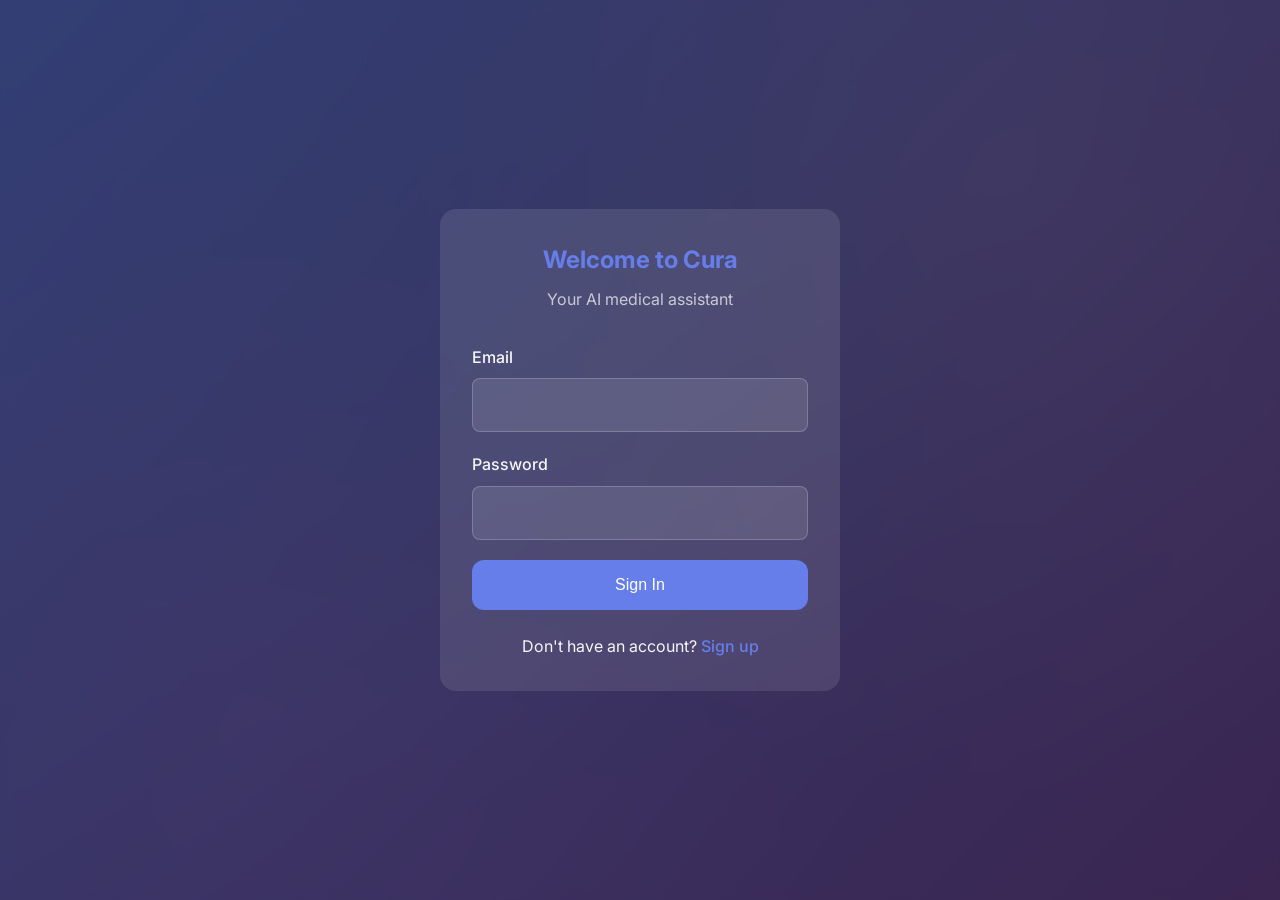
==== commit 90c75da0: "version_2" ====
--- a/frontend/index.html
+++ b/frontend/index.html
@@ -4,44 +4,444 @@
     <meta charset="UTF-8">
     <meta name="viewport" content="width=device-width, initial-scale=1.0">
     <title>Cura - AI Medical Assistant</title>
-    <meta name="description" content="AI-powered medical assistant for healthcare information">
+    <meta name="description" content="Advanced AI-powered medical assistant for healthcare information">
+    
+    <!-- PWA Meta Tags -->
+    <meta name="theme-color" content="#1976d2">
+    <meta name="apple-mobile-web-app-capable" content="yes">
+    <meta name="apple-mobile-web-app-status-bar-style" content="default">
+    <meta name="apple-mobile-web-app-title" content="Cura AI">
+    
+    <!-- PWA Manifest -->
+    <link rel="manifest" href="manifest.json">
+    
+    <!-- Icons -->
+    <link rel="icon" type="image/png" sizes="32x32" href="icons/icon-32x32.png">
+    <link rel="icon" type="image/png" sizes="16x16" href="icons/icon-16x16.png">
+    <link rel="apple-touch-icon" href="icons/icon-192x192.png">
+    
+    <!-- Modern Fonts -->
+    <link href="https://fonts.googleapis.com/css2?family=Inter:wght@300;400;500;600;700;800&display=swap" rel="stylesheet">
+    <link href="https://fonts.googleapis.com/css2?family=Material+Symbols+Rounded:opsz,wght,FILL,GRAD@24,400,0,0" rel="stylesheet">
+    
+    <!-- Styles -->
     <link rel="stylesheet" href="style.css">
-    <link rel="stylesheet" href="https://fonts.googleapis.com/css2?family=Inter:wght@400;500;600&display=swap">
-    <link rel="stylesheet" href="https://cdnjs.cloudflare.com/ajax/libs/font-awesome/6.4.0/css/all.min.css">
 </head>
 <body>
-    <main class="container">
-        <div class="chat-container">
-            <header class="chat-header">
-                <div class="header-left">
-                    <h1><i class="fas fa-stethoscope"></i> Cura</h1>
-                    <span class="status">AI Assistant Online</span>
-                </div>
-                <div class="header-actions">
-                    <button id="clearButton" class="action-button" title="Clear chat history">
-                        <i class="fas fa-trash-alt"></i>
-                        <span>Clear Chat</span>
+    <!-- Loading Screen -->
+    <div id="loadingScreen" class="loading-screen">
+        <div class="loading-content">
+            <div class="pulse-ring">
+                <span class="material-symbols-rounded">health_and_safety</span>
+            </div>
+            <h2>Cura AI</h2>
+            <p>Initializing your medical assistant...</p>
+            <div class="loading-bar">
+                <div class="loading-progress"></div>
+            </div>
+        </div>
+    </div>
+
+    <!-- Main App Container -->
+    <div id="app" class="app-container hidden">
+        <!-- Header -->
+        <header class="app-header">
+            <div class="header-left">
+                <button id="sidebarToggle" class="sidebar-toggle">
+                    <span class="material-symbols-rounded">menu</span>
+                </button>
+                <div class="logo">
+                    <span class="material-symbols-rounded">health_and_safety</span>
+                    <span class="logo-text">Cura</span>
+                </div>
+            </div>
+            
+            <div class="header-center">
+                <div class="status-indicator">
+                    <div class="status-dot online"></div>
+                    <span>AI Assistant Online</span>
+                </div>
+            </div>
+            
+            <div class="header-right">
+                <button id="themeToggle" class="icon-button" title="Toggle Theme">
+                    <span class="material-symbols-rounded">dark_mode</span>
+                </button>
+                <button id="notificationsBtn" class="icon-button" title="Notifications">
+                    <span class="material-symbols-rounded">notifications</span>
+                </button>
+                <div class="user-menu">
+                    <button id="userMenuBtn" class="user-avatar">
+                        <span class="material-symbols-rounded">account_circle</span>
                     </button>
-                </div>
-            </header>
+                    <div id="userDropdown" class="dropdown-menu">
+                        <a href="#" class="dropdown-item">
+                            <span class="material-symbols-rounded">person</span>
+                            Profile
+                        </a>
+                        <a href="#" class="dropdown-item">
+                            <span class="material-symbols-rounded">settings</span>
+                            Settings
+                        </a>
+                        <div class="dropdown-divider"></div>
+                        <a href="#" class="dropdown-item" id="logoutBtn">
+                            <span class="material-symbols-rounded">logout</span>
+                            Logout
+                        </a>
+                    </div>
+                </div>
+            </div>
+        </header>
+
+        <!-- Sidebar -->
+        <aside id="sidebar" class="sidebar">
+            <nav class="sidebar-nav">
+                <div class="nav-section">
+                    <h3>Assistant</h3>
+                    <a href="#" class="nav-item active" data-view="chat">
+                        <span class="material-symbols-rounded">chat</span>
+                        <span>Chat</span>
+                    </a>
+                    <a href="#" class="nav-item" data-view="voice">
+                        <span class="material-symbols-rounded">mic</span>
+                        <span>Voice Assistant</span>
+                    </a>
+                </div>
+                
+                <div class="nav-section">
+                    <h3>Health Tools</h3>
+                    <a href="#" class="nav-item" data-view="symptoms">
+                        <span class="material-symbols-rounded">medical_information</span>
+                        <span>Symptom Checker</span>
+                    </a>
+                    <a href="#" class="nav-item" data-view="medications">
+                        <span class="material-symbols-rounded">medication</span>
+                        <span>Medications</span>
+                    </a>
+                    <a href="#" class="nav-item" data-view="vitals">
+                        <span class="material-symbols-rounded">monitor_heart</span>
+                        <span>Vital Signs</span>
+                    </a>
+                    <a href="#" class="nav-item" data-view="imaging">
+                        <span class="material-symbols-rounded">medical_services</span>
+                        <span>Image Analysis</span>
+                    </a>
+                </div>
+                
+                <div class="nav-section">
+                    <h3>History</h3>
+                    <a href="#" class="nav-item" data-view="sessions">
+                        <span class="material-symbols-rounded">history</span>
+                        <span>Chat History</span>
+                    </a>
+                    <a href="#" class="nav-item" data-view="reports">
+                        <span class="material-symbols-rounded">description</span>
+                        <span>Health Reports</span>
+                    </a>
+                </div>
+            </nav>
             
-            <section class="chat-messages" id="chatMessages">
-                <!-- Messages will be inserted here -->
-            </section>
-
-            <footer class="input-container">
-                <input type="text" 
-                       id="messageInput" 
-                       placeholder="Ask your medical question..." 
-                       aria-label="Your message"
-                       autocomplete="off">
-                <span id="charCounter" class="char-counter">0/500</span>
-                <button id="sendButton" aria-label="Send message">
-                    <i class="fas fa-paper-plane"></i>
+            <div class="sidebar-footer">
+                <div class="upgrade-prompt">
+                    <span class="material-symbols-rounded">star</span>
+                    <div>
+                        <h4>Upgrade to Pro</h4>
+                        <p>Get advanced features</p>
+                    </div>
+                </div>
+            </div>
+        </aside>
+
+        <!-- Main Content -->
+        <main class="main-content">
+            <!-- Chat View -->
+            <div id="chatView" class="view active">
+                <div class="chat-container">
+                    <div class="chat-header">
+                        <h1>Medical AI Assistant</h1>
+                        <p>Ask me anything about your health, symptoms, medications, or medical conditions.</p>
+                    </div>
+                    
+                    <div id="chatMessages" class="chat-messages">
+                        <div class="welcome-message">
+                            <div class="welcome-icon">
+                                <span class="material-symbols-rounded">health_and_safety</span>
+                            </div>
+                            <h2>Hello! I'm Cura, your AI medical assistant</h2>
+                            <p>I can help you with health information, symptom analysis, medication guidance, and more. How can I assist you today?</p>
+                            
+                            <div class="quick-actions">
+                                <button class="quick-action" data-message="What are the symptoms of flu?">
+                                    <span class="material-symbols-rounded">sick</span>
+                                    Flu Symptoms
+                                </button>
+                                <button class="quick-action" data-message="Tell me about high blood pressure">
+                                    <span class="material-symbols-rounded">monitor_heart</span>
+                                    Blood Pressure
+                                </button>
+                                <button class="quick-action" data-message="How do I check for drug interactions?">
+                                    <span class="material-symbols-rounded">medication</span>
+                                    Drug Interactions
+                                </button>
+                                <button class="quick-action" data-message="What should I do for a headache?">
+                                    <span class="material-symbols-rounded">psychology</span>
+                                    Headache Relief
+                                </button>
+                            </div>
+                        </div>
+                    </div>
+                    
+                    <div class="chat-input-container">
+                        <div class="input-wrapper">
+                            <textarea 
+                                id="messageInput" 
+                                placeholder="Ask me about your health..."
+                                rows="1"
+                                maxlength="2000"
+                            ></textarea>
+                            <div class="input-actions">
+                                <button id="voiceInputBtn" class="action-btn" title="Voice Input">
+                                    <span class="material-symbols-rounded">mic</span>
+                                </button>
+                                <button id="attachBtn" class="action-btn" title="Attach Image">
+                                    <span class="material-symbols-rounded">attach_file</span>
+                                </button>
+                                <button id="sendBtn" class="send-btn" title="Send Message">
+                                    <span class="material-symbols-rounded">send</span>
+                                </button>
+                            </div>
+                        </div>
+                        <div class="input-footer">
+                            <small>Cura provides health information for educational purposes. Always consult healthcare professionals for medical decisions.</small>
+                        </div>
+                    </div>
+                </div>
+            </div>
+
+            <!-- Voice Assistant View -->
+            <div id="voiceView" class="view">
+                <div class="voice-container">
+                    <div class="voice-interface">
+                        <div class="voice-visualizer">
+                            <div class="voice-circle">
+                                <span class="material-symbols-rounded">mic</span>
+                            </div>
+                            <div class="sound-waves">
+                                <div class="wave"></div>
+                                <div class="wave"></div>
+                                <div class="wave"></div>
+                                <div class="wave"></div>
+                            </div>
+                        </div>
+                        
+                        <div class="voice-content">
+                            <h2 id="voiceStatus">Tap to speak</h2>
+                            <p id="voiceTranscript">Your voice will appear here...</p>
+                            
+                            <div class="voice-controls">
+                                <button id="voiceStartBtn" class="voice-btn primary">
+                                    <span class="material-symbols-rounded">mic</span>
+                                    Start Recording
+                                </button>
+                                <button id="voiceStopBtn" class="voice-btn secondary hidden">
+                                    <span class="material-symbols-rounded">stop</span>
+                                    Stop Recording
+                                </button>
+                            </div>
+                        </div>
+                    </div>
+                    
+                    <div id="voiceResponse" class="voice-response hidden">
+                        <h3>Cura's Response:</h3>
+                        <p id="voiceResponseText"></p>
+                        
+                        <div class="voice-actions">
+                            <button id="playResponseBtn" class="action-btn">
+                                <span class="material-symbols-rounded">play_arrow</span>
+                                Play Response
+                            </button>
+                            <button id="newVoiceBtn" class="action-btn">
+                                <span class="material-symbols-rounded">refresh</span>
+                                Ask Again
+                            </button>
+                        </div>
+                    </div>
+                </div>
+            </div>
+
+            <!-- Symptoms View -->
+            <div id="symptomsView" class="view">
+                <div class="symptoms-container">
+                    <div class="page-header">
+                        <h1>Symptom Checker</h1>
+                        <p>Describe your symptoms and get AI-powered health insights</p>
+                    </div>
+                    
+                    <div class="symptom-form">
+                        <div class="form-section">
+                            <h3>Primary Symptom</h3>
+                            <div class="input-group">
+                                <label for="symptomName">What are you experiencing?</label>
+                                <input type="text" id="symptomName" placeholder="e.g., headache, fever, cough">
+                            </div>
+                            
+                            <div class="input-row">
+                                <div class="input-group">
+                                    <label for="symptomSeverity">Severity</label>
+                                    <select id="symptomSeverity">
+                                        <option value="low">Mild</option>
+                                        <option value="moderate">Moderate</option>
+                                        <option value="high">Severe</option>
+                                        <option value="critical">Critical</option>
+                                    </select>
+                                </div>
+                                
+                                <div class="input-group">
+                                    <label for="symptomDuration">Duration (hours)</label>
+                                    <input type="number" id="symptomDuration" min="0" placeholder="24">
+                                </div>
+                            </div>
+                            
+                            <div class="input-group">
+                                <label for="symptomDescription">Additional Details</label>
+                                <textarea id="symptomDescription" placeholder="Describe your symptoms in more detail..."></textarea>
+                            </div>
+                            
+                            <button id="analyzeSymptoms" class="primary-btn">
+                                <span class="material-symbols-rounded">medical_information</span>
+                                Analyze Symptoms
+                            </button>
+                        </div>
+                        
+                        <div id="symptomResults" class="results-section hidden">
+                            <h3>Analysis Results</h3>
+                            <div id="symptomAnalysis" class="analysis-content"></div>
+                        </div>
+                    </div>
+                </div>
+            </div>
+
+            <!-- Other views would be implemented similarly -->
+            <div id="medicationsView" class="view">
+                <div class="page-placeholder">
+                    <span class="material-symbols-rounded">medication</span>
+                    <h2>Medications Manager</h2>
+                    <p>Coming soon - Track and manage your medications</p>
+                </div>
+            </div>
+
+            <div id="vitalsView" class="view">
+                <div class="page-placeholder">
+                    <span class="material-symbols-rounded">monitor_heart</span>
+                    <h2>Vital Signs Tracker</h2>
+                    <p>Coming soon - Monitor your vital signs</p>
+                </div>
+            </div>
+
+            <div id="imagingView" class="view">
+                <div class="page-placeholder">
+                    <span class="material-symbols-rounded">medical_services</span>
+                    <h2>Medical Image Analysis</h2>
+                    <p>Coming soon - AI-powered image analysis</p>
+                </div>
+            </div>
+
+            <div id="sessionsView" class="view">
+                <div class="page-placeholder">
+                    <span class="material-symbols-rounded">history</span>
+                    <h2>Chat History</h2>
+                    <p>Coming soon - View your previous conversations</p>
+                </div>
+            </div>
+
+            <div id="reportsView" class="view">
+                <div class="page-placeholder">
+                    <span class="material-symbols-rounded">description</span>
+                    <h2>Health Reports</h2>
+                    <p>Coming soon - Generate comprehensive health reports</p>
+                </div>
+            </div>
+        </main>
+    </div>
+
+    <!-- Authentication Modal -->
+    <div id="authModal" class="modal-overlay">
+        <div class="modal-content auth-modal">
+            <div class="auth-header">
+                <h2 id="authTitle">Welcome to Cura</h2>
+                <p id="authSubtitle">Your AI medical assistant</p>
+            </div>
+            
+            <form id="authForm" class="auth-form">
+                <div class="input-group">
+                    <label for="authEmail">Email</label>
+                    <input type="email" id="authEmail" name="email" required>
+                </div>
+                
+                <div class="input-group">
+                    <label for="authPassword">Password</label>
+                    <input type="password" id="authPassword" name="password" required>
+                </div>
+                
+                <div id="registerFields" class="register-fields hidden">
+                    <div class="input-group">
+                        <label for="authUsername">Username</label>
+                        <input type="text" id="authUsername" name="username">
+                    </div>
+                    
+                    <div class="input-row">
+                        <div class="input-group">
+                            <label for="authFirstName">First Name</label>
+                            <input type="text" id="authFirstName" name="firstName">
+                        </div>
+                        <div class="input-group">
+                            <label for="authLastName">Last Name</label>
+                            <input type="text" id="authLastName" name="lastName">
+                        </div>
+                    </div>
+                </div>
+                
+                <button type="submit" id="authSubmitBtn" class="auth-btn">
+                    Sign In
                 </button>
-            </footer>
+                
+                <div class="auth-footer">
+                    <p>
+                        <span id="authSwitchText">Don't have an account?</span>
+                        <a href="#" id="authSwitchBtn">Sign up</a>
+                    </p>
+                </div>
+            </form>
         </div>
-    </main>
+    </div>
+
+    <!-- Notification Toast -->
+    <div id="toast" class="toast hidden">
+        <div class="toast-content">
+            <span class="toast-icon material-symbols-rounded">info</span>
+            <span class="toast-message">Message</span>
+        </div>
+        <button class="toast-close">
+            <span class="material-symbols-rounded">close</span>
+        </button>
+    </div>
+
+    <!-- PWA Install Prompt -->
+    <div id="installPrompt" class="install-prompt hidden">
+        <div class="install-content">
+            <span class="material-symbols-rounded">get_app</span>
+            <div>
+                <h4>Install Cura</h4>
+                <p>Get the full app experience</p>
+            </div>
+            <button id="installBtn" class="install-btn">Install</button>
+            <button id="dismissInstall" class="close-btn">
+                <span class="material-symbols-rounded">close</span>
+            </button>
+        </div>
+    </div>
+
+    <!-- Scripts -->
     <script src="scripts.js"></script>
 </body>
 </html>
--- a/frontend/style.css
+++ b/frontend/style.css
@@ -1,382 +1,1567 @@
-:root {
-    --primary-color: #94a3b8;
-    --secondary-color: #64748b;
-    --background-color: #f8fafc;
-    --chat-background: #ffffff;
-    --text-color: #334155;
-    --message-user-bg: #cbd5e1;
-    --message-bot-bg: #f1f5f9;
-    --input-border: #e2e8f0;
-    --border-radius: 20px;
-}
-
+/*
+ * Cura Medical AI Assistant - Modern UI Styles
+ * Version 3.0 - Redesigned for modern user experience
+ */
+
+/* CSS Reset & Base */
 * {
     margin: 0;
     padding: 0;
     box-sizing: border-box;
-    font-family: 'Inter', -apple-system, sans-serif;
+}
+
+:root {
+    /* Glassmorphic Color Palette */
+    --primary-color: #667eea;
+    --primary-dark: #5a6fd8;
+    --primary-light: #7c91f0;
+    --secondary-color: #f093fb;
+    --accent-color: #ffecd2;
+    --success-color: #10d9c4;
+    --warning-color: #ffb347;
+    --error-color: #ff6b6b;
+    --info-color: #74b9ff;
+    
+    /* Glassmorphic Background & Surfaces */
+    --background-color: linear-gradient(135deg, #667eea 0%, #764ba2 100%);
+    --background-overlay: linear-gradient(135deg, rgba(102, 126, 234, 0.1) 0%, rgba(118, 75, 162, 0.1) 100%);
+    --surface-color: rgba(255, 255, 255, 0.1);
+    --surface-hover: rgba(255, 255, 255, 0.15);
+    --surface-active: rgba(255, 255, 255, 0.2);
+    --surface-variant: rgba(255, 255, 255, 0.05);
+    --outline-color: rgba(255, 255, 255, 0.2);
+    --glass-border: rgba(255, 255, 255, 0.3);
+    --text-primary: rgba(255, 255, 255, 0.95);
+    --text-secondary: rgba(255, 255, 255, 0.7);
+    --text-disabled: rgba(255, 255, 255, 0.5);
+    
+    /* Dark Theme Glassmorphic Colors */
+    --dark-background: linear-gradient(135deg, #2c3e50 0%, #34495e 100%);
+    --dark-surface: rgba(0, 0, 0, 0.2);
+    --dark-surface-hover: rgba(0, 0, 0, 0.3);
+    --dark-surface-variant: rgba(0, 0, 0, 0.1);
+    --dark-outline: rgba(255, 255, 255, 0.1);
+    --dark-text-primary: rgba(255, 255, 255, 0.95);
+    --dark-text-secondary: rgba(255, 255, 255, 0.7);
+    
+    /* Typography */
+    --font-family: 'Inter', -apple-system, BlinkMacSystemFont, 'Segoe UI', Roboto, sans-serif;
+    --font-size-xs: 0.75rem;
+    --font-size-sm: 0.875rem;
+    --font-size-base: 1rem;
+    --font-size-lg: 1.125rem;
+    --font-size-xl: 1.25rem;
+    --font-size-2xl: 1.5rem;
+    --font-size-3xl: 2rem;
+    
+    /* Spacing */
+    --space-1: 0.25rem;
+    --space-2: 0.5rem;
+    --space-3: 0.75rem;
+    --space-4: 1rem;
+    --space-5: 1.25rem;
+    --space-6: 1.5rem;
+    --space-8: 2rem;
+    --space-10: 2.5rem;
+    --space-12: 3rem;
+    
+    /* Border Radius */
+    --radius-sm: 0.375rem;
+    --radius-md: 0.5rem;
+    --radius-lg: 0.75rem;
+    --radius-xl: 1rem;
+    --radius-full: 9999px;
+    
+    /* Glassmorphic Shadows & Effects */
+    --glass-shadow: 0 8px 32px rgba(0, 0, 0, 0.15);
+    --glass-shadow-hover: 0 12px 40px rgba(0, 0, 0, 0.2);
+    --glass-shadow-active: 0 4px 16px rgba(0, 0, 0, 0.1);
+    --glow-primary: 0 0 20px rgba(102, 126, 234, 0.3);
+    --glow-secondary: 0 0 20px rgba(240, 147, 251, 0.3);
+    --glow-success: 0 0 20px rgba(16, 217, 196, 0.3);
+    --inner-shadow: inset 0 1px 0 rgba(255, 255, 255, 0.2);
+    
+    /* Blur Effects */
+    --blur-sm: blur(4px);
+    --blur-md: blur(8px);
+    --blur-lg: blur(12px);
+    --blur-xl: blur(16px);
+    --blur-2xl: blur(24px);
+    
+    /* Layout */
+    --sidebar-width: 280px;
+    --header-height: 64px;
+    --container-max-width: 1200px;
+    
+    /* Transitions */
+    --transition-fast: 150ms cubic-bezier(0.4, 0, 0.2, 1);
+    --transition-base: 300ms cubic-bezier(0.4, 0, 0.2, 1);
+    --transition-slow: 500ms cubic-bezier(0.4, 0, 0.2, 1);
+}
+
+/* Dark Theme */
+[data-theme="dark"] {
+    --background-color: var(--dark-background);
+    --surface-color: var(--dark-surface);
+    --surface-hover: var(--dark-surface-hover);
+    --surface-variant: var(--dark-surface-variant);
+    --outline-color: var(--dark-outline);
+    --text-primary: var(--dark-text-primary);
+    --text-secondary: var(--dark-text-secondary);
+}
+
+/* Base Styles */
+html {
+    font-size: 16px;
+    scroll-behavior: smooth;
+    height: 100%;
 }
 
 body {
-    background: linear-gradient(135deg, #f1f5f9 0%, #e2e8f0 100%);
-    min-height: 100vh;
-    display: flex;
-    align-items: center;
-    margin: 0;
-    font-family: 'Inter', system-ui, sans-serif;
-}
-
-.container {
-    max-width: 1200px;
-    margin: 1rem auto;
-    padding: 1rem;
+    font-family: var(--font-family);
+    background: var(--background-color);
+    color: var(--text-primary);
+    line-height: 1.6;
+    -webkit-font-smoothing: antialiased;
+    -moz-osx-font-smoothing: grayscale;
+    height: 100%;
+    overflow: hidden;
+    position: relative;
+}
+
+/* Glassmorphic Background */
+body::before {
+    content: '';
+    position: fixed;
+    top: 0;
+    left: 0;
     width: 100%;
-    height: calc(100vh - 2rem);
-}
-
-.chat-container {
-    background: rgba(255, 255, 255, 0.85);
-    backdrop-filter: blur(12px);
-    -webkit-backdrop-filter: blur(12px);
-    border: 1px solid rgba(255, 255, 255, 0.3);
-    box-shadow: 0 8px 32px -4px rgba(0, 0, 0, 0.1);
     height: 100%;
-    display: flex;
-    flex-direction: column;
-    border-radius: var(--border-radius);
+    background: var(--background-color);
+    z-index: -2;
+}
+
+body::after {
+    content: '';
+    position: fixed;
+    top: 0;
+    left: 0;
+    width: 100%;
+    height: 100%;
+    background: 
+        radial-gradient(circle at 20% 80%, rgba(240, 147, 251, 0.1) 0%, transparent 50%),
+        radial-gradient(circle at 80% 20%, rgba(255, 236, 210, 0.1) 0%, transparent 50%),
+        radial-gradient(circle at 40% 40%, rgba(16, 217, 196, 0.05) 0%, transparent 50%);
+    z-index: -1;
+    animation: backgroundShift 20s ease-in-out infinite;
+}
+
+@keyframes backgroundShift {
+    0%, 100% { 
+        opacity: 1;
+        transform: scale(1) rotate(0deg);
+    }
+    33% { 
+        opacity: 0.8;
+        transform: scale(1.1) rotate(2deg);
+    }
+    66% { 
+        opacity: 0.9;
+        transform: scale(0.95) rotate(-1deg);
+    }
+}
+
+/* Glassmorphic Loading Screen */
+.loading-screen {
+    position: fixed;
+    top: 0;
+    left: 0;
+    width: 100vw;
+    height: 100vh;
+    background: var(--background-color);
+    backdrop-filter: var(--blur-xl);
+    -webkit-backdrop-filter: var(--blur-xl);
+    display: flex;
+    align-items: center;
+    justify-content: center;
+    z-index: 9999;
+    color: var(--text-primary);
+}
+
+.loading-content {
+    text-align: center;
+    max-width: 350px;
+    padding: var(--space-8);
+    background: var(--surface-color);
+    backdrop-filter: var(--blur-md);
+    -webkit-backdrop-filter: var(--blur-md);
+    border-radius: var(--radius-xl);
+    border: 1px solid var(--glass-border);
+    box-shadow: var(--glass-shadow);
+}
+
+.pulse-ring {
+    position: relative;
+    width: 100px;
+    height: 100px;
+    margin: 0 auto var(--space-6);
+    border-radius: var(--radius-full);
+    background: var(--surface-hover);
+    backdrop-filter: var(--blur-sm);
+    -webkit-backdrop-filter: var(--blur-sm);
+    display: flex;
+    align-items: center;
+    justify-content: center;
+    border: 1px solid var(--glass-border);
+    box-shadow: var(--inner-shadow), var(--glass-shadow);
+}
+
+.pulse-ring::before {
+    content: '';
+    position: absolute;
+    width: 120%;
+    height: 120%;
+    border-radius: var(--radius-full);
+    background: var(--surface-active);
+    animation: glassPulse 2s infinite;
+    border: 1px solid rgba(255, 255, 255, 0.1);
+}
+
+@keyframes glassPulse {
+    0% { 
+        transform: scale(1); 
+        opacity: 0.8; 
+        box-shadow: var(--glow-primary);
+    }
+    50% { 
+        transform: scale(1.1); 
+        opacity: 0.4; 
+        box-shadow: var(--glow-primary);
+    }
+    100% { 
+        transform: scale(1.3); 
+        opacity: 0; 
+        box-shadow: 0 0 40px rgba(102, 126, 234, 0.1);
+    }
+}
+
+.pulse-ring .material-symbols-rounded {
+    font-size: 2rem;
+    z-index: 1;
+}
+
+@keyframes pulse {
+    0% { transform: scale(1); opacity: 1; }
+    50% { transform: scale(1.2); opacity: 0.7; }
+    100% { transform: scale(1.4); opacity: 0; }
+}
+
+.loading-bar {
+    width: 100%;
+    height: 6px;
+    background: var(--surface-variant);
+    border-radius: var(--radius-full);
     overflow: hidden;
-}
-
-.chat-header {
-    background: linear-gradient(135deg, #94a3b8, #64748b);
-    padding: 1.25rem;
-    color: white;
-    display: flex;
+    margin-top: var(--space-6);
+    border: 1px solid rgba(255, 255, 255, 0.1);
+    backdrop-filter: var(--blur-sm);
+    -webkit-backdrop-filter: var(--blur-sm);
+}
+
+.loading-progress {
+    height: 100%;
+    background: linear-gradient(90deg, var(--primary-color), var(--secondary-color));
+    width: 0%;
+    border-radius: var(--radius-full);
+    animation: glassLoadingProgress 3s ease-in-out infinite;
+    box-shadow: var(--glow-primary);
+}
+
+@keyframes glassLoadingProgress {
+    0% { 
+        width: 0%; 
+        box-shadow: var(--glow-primary);
+    }
+    50% { 
+        width: 70%; 
+        box-shadow: var(--glow-secondary);
+    }
+    100% { 
+        width: 100%; 
+        box-shadow: var(--glow-success);
+    }
+}
+
+/* App Container */
+.app-container {
+    display: grid;
+    grid-template-areas: 
+        "header header"
+        "sidebar main";
+    grid-template-columns: var(--sidebar-width) 1fr;
+    grid-template-rows: var(--header-height) 1fr;
+    height: 100vh;
+    overflow: hidden;
+}
+
+.hidden {
+    display: none !important;
+}
+
+/* Glassmorphic Header */
+.app-header {
+    grid-area: header;
+    background: var(--surface-color);
+    backdrop-filter: var(--blur-lg);
+    -webkit-backdrop-filter: var(--blur-lg);
+    border-bottom: 1px solid var(--glass-border);
+    display: flex;
+    align-items: center;
     justify-content: space-between;
-    align-items: center;
-    border-bottom: 1px solid rgba(255, 255, 255, 0.1);
+    padding: 0 var(--space-6);
+    position: relative;
+    z-index: 100;
+    box-shadow: var(--glass-shadow), var(--inner-shadow);
 }
 
 .header-left {
     display: flex;
     align-items: center;
-    gap: 1rem;
-}
-
-.header-left h1 {
+    gap: var(--space-4);
+}
+
+.sidebar-toggle {
+    display: none;
+    background: none;
+    border: none;
     font-size: 1.5rem;
-    font-weight: 600;
-    margin: 0;
-    text-shadow: 0 2px 4px rgba(0, 0, 0, 0.1);
-}
-
-.status {
-    background: rgba(148, 163, 184, 0.2);
-    padding: 0.4rem 1rem;
-    border-radius: 2rem;
-    font-size: 0.875rem;
-    display: flex;
-    align-items: center;
-    gap: 0.5rem;
-    backdrop-filter: blur(4px);
-    border: 1px solid rgba(148, 163, 184, 0.3);
-}
-
-.status::before {
-    content: '';
+    color: var(--text-primary);
+    cursor: pointer;
+    padding: var(--space-2);
+    border-radius: var(--radius-md);
+    transition: background-color var(--transition-fast);
+}
+
+.sidebar-toggle:hover {
+    background: var(--surface-hover);
+    backdrop-filter: var(--blur-sm);
+    -webkit-backdrop-filter: var(--blur-sm);
+    box-shadow: var(--inner-shadow);
+}
+
+.logo {
+    display: flex;
+    align-items: center;
+    gap: var(--space-2);
+    font-weight: 700;
+    font-size: var(--font-size-xl);
+    color: var(--text-primary);
+    text-shadow: 0 0 10px rgba(255, 255, 255, 0.3);
+}
+
+.logo .material-symbols-rounded {
+    font-size: 2rem;
+    filter: drop-shadow(0 0 8px rgba(102, 126, 234, 0.5));
+}
+
+.header-center {
+    flex: 1;
+    display: flex;
+    justify-content: center;
+}
+
+.status-indicator {
+    display: flex;
+    align-items: center;
+    gap: var(--space-2);
+    padding: var(--space-2) var(--space-4);
+    background: var(--surface-variant);
+    border-radius: var(--radius-full);
+    font-size: var(--font-size-sm);
+    color: var(--text-secondary);
+}
+
+.status-dot {
     width: 8px;
     height: 8px;
-    background: currentColor;
-    border-radius: 50%;
-}
-
-.action-button {
-    background: rgba(255, 255, 255, 0.1);
+    border-radius: var(--radius-full);
+    background: var(--success-color);
+    animation: pulse-dot 2s infinite;
+}
+
+@keyframes pulse-dot {
+    0%, 100% { opacity: 1; }
+    50% { opacity: 0.5; }
+}
+
+.header-right {
+    display: flex;
+    align-items: center;
+    gap: var(--space-2);
+}
+
+.icon-button {
+    background: none;
     border: none;
-    padding: 0.5rem 1rem;
+    padding: var(--space-2);
+    border-radius: var(--radius-md);
+    color: var(--text-secondary);
+    cursor: pointer;
+    transition: all var(--transition-fast);
+    display: flex;
+    align-items: center;
+    justify-content: center;
+}
+
+.icon-button:hover {
+    background: var(--surface-variant);
+    color: var(--text-primary);
+}
+
+.user-menu {
+    position: relative;
+}
+
+.user-avatar {
+    background: none;
+    border: none;
+    cursor: pointer;
+    color: var(--primary-color);
+    font-size: 2rem;
+    padding: var(--space-1);
+    border-radius: var(--radius-full);
+    transition: all var(--transition-fast);
+}
+
+.user-avatar:hover {
+    background: var(--surface-variant);
+}
+
+.dropdown-menu {
+    position: absolute;
+    top: 100%;
+    right: 0;
+    background: var(--surface-color);
+    border: 1px solid var(--outline-color);
+    border-radius: var(--radius-lg);
+    box-shadow: var(--shadow-lg);
+    min-width: 200px;
+    opacity: 0;
+    visibility: hidden;
+    transform: translateY(-10px);
+    transition: all var(--transition-fast);
+    z-index: 1000;
+}
+
+.dropdown-menu.show {
+    opacity: 1;
+    visibility: visible;
+    transform: translateY(0);
+}
+
+.dropdown-item {
+    display: flex;
+    align-items: center;
+    gap: var(--space-3);
+    padding: var(--space-3) var(--space-4);
+    color: var(--text-primary);
+    text-decoration: none;
+    transition: background-color var(--transition-fast);
+}
+
+.dropdown-item:hover {
+    background: var(--surface-variant);
+}
+
+.dropdown-divider {
+    height: 1px;
+    background: var(--outline-color);
+    margin: var(--space-2) 0;
+}
+
+/* Sidebar */
+.sidebar {
+    grid-area: sidebar;
+    background: var(--glass-surface);
+    backdrop-filter: var(--blur-lg);
+    -webkit-backdrop-filter: var(--blur-lg);
+    border-right: 1px solid var(--glass-border);
+    box-shadow: var(--glass-shadow);
+    overflow-y: auto;
+    display: flex;
+    flex-direction: column;
+}
+
+.sidebar-nav {
+    flex: 1;
+    padding: var(--space-6) 0;
+}
+
+.nav-section {
+    margin-bottom: var(--space-8);
+}
+
+.nav-section h3 {
+    font-size: var(--font-size-sm);
+    font-weight: 600;
+    color: var(--text-secondary);
+    text-transform: uppercase;
+    letter-spacing: 0.05em;
+    margin-bottom: var(--space-4);
+    padding: 0 var(--space-6);
+    text-shadow: 0 1px 2px rgba(0, 0, 0, 0.1);
+}
+
+.nav-item {
+    display: flex;
+    align-items: center;
+    gap: var(--space-3);
+    padding: var(--space-3) var(--space-6);
+    color: var(--text-secondary);
+    text-decoration: none;
+    transition: all var(--transition-fast);
+    position: relative;
+}
+
+.nav-item:hover {
+    background: var(--surface-hover);
+    backdrop-filter: var(--blur-sm);
+    -webkit-backdrop-filter: var(--blur-sm);
+    color: var(--text-primary);
+    box-shadow: var(--inner-shadow);
+}
+
+.nav-item.active {
+    background: var(--primary-glass);
+    backdrop-filter: var(--blur-md);
+    -webkit-backdrop-filter: var(--blur-md);
+    color: var(--text-primary);
+    font-weight: 500;
+    box-shadow: var(--glass-shadow);
+}
+
+.nav-item.active::before {
+    content: '';
+    position: absolute;
+    left: 0;
+    top: 0;
+    bottom: 0;
+    width: 3px;
+    background: linear-gradient(180deg, var(--primary-color), var(--accent-color));
+    box-shadow: 0 0 10px rgba(102, 126, 234, 0.5);
+}
+
+.nav-item .material-symbols-rounded {
+    font-size: 1.25rem;
+}
+
+.sidebar-footer {
+    padding: var(--space-6);
+}
+
+.upgrade-prompt {
+    display: flex;
+    align-items: center;
+    gap: var(--space-3);
+    padding: var(--space-4);
+    background: var(--gradient-primary);
+    backdrop-filter: var(--blur-md);
+    -webkit-backdrop-filter: var(--blur-md);
     color: white;
-    border-radius: 0.5rem;
+    border-radius: var(--radius-lg);
     cursor: pointer;
-    display: flex;
-    align-items: center;
-    gap: 0.5rem;
-    transition: all 0.2s;
-}
-
-.action-button:hover {
-    background: rgba(255, 255, 255, 0.2);
+    transition: all var(--transition-fast);
+    border: 1px solid var(--glass-border);
+    box-shadow: var(--glass-shadow);
+}
+
+.upgrade-prompt:hover {
+    transform: translateY(-2px);
+    box-shadow: 0 8px 30px rgba(102, 126, 234, 0.3), var(--glass-shadow);
+    backdrop-filter: var(--blur-lg);
+    -webkit-backdrop-filter: var(--blur-lg);
+}
+
+.upgrade-prompt .material-symbols-rounded {
+    font-size: 1.5rem;
+}
+
+.upgrade-prompt h4 {
+    font-size: var(--font-size-sm);
+    font-weight: 600;
+    margin-bottom: var(--space-1);
+}
+
+.upgrade-prompt p {
+    font-size: var(--font-size-xs);
+    opacity: 0.9;
+}
+
+/* Main Content */
+.main-content {
+    grid-area: main;
+    overflow: auto;
+    background: transparent;
+    position: relative;
+}
+
+.view {
+    display: none;
+    height: 100%;
+}
+
+.view.active {
+    display: block;
+}
+
+/* Chat View */
+.chat-container {
+    height: 100%;
+    display: flex;
+    flex-direction: column;
+    max-width: var(--container-max-width);
+    margin: 0 auto;
+}
+
+.chat-header {
+    padding: var(--space-8) var(--space-6) var(--space-6);
+    text-align: center;
+    border-bottom: 1px solid var(--glass-border);
+    background: var(--glass-surface);
+    backdrop-filter: var(--blur-md);
+    -webkit-backdrop-filter: var(--blur-md);
+    box-shadow: var(--glass-shadow);
+}
+
+.chat-header h1 {
+    font-size: var(--font-size-3xl);
+    font-weight: 700;
+    margin-bottom: var(--space-2);
+    background: var(--gradient-primary);
+    -webkit-background-clip: text;
+    -webkit-text-fill-color: transparent;
+    background-clip: text;
+    text-shadow: 0 2px 4px rgba(0, 0, 0, 0.1);
+}
+
+.chat-header p {
+    color: var(--text-secondary);
+    font-size: var(--font-size-lg);
 }
 
 .chat-messages {
     flex: 1;
     overflow-y: auto;
-    padding: 2rem;
+    padding: var(--space-6);
+}
+
+.welcome-message {
+    text-align: center;
+    max-width: 600px;
+    margin: var(--space-12) auto;
+}
+
+.welcome-icon {
+    width: 80px;
+    height: 80px;
+    margin: 0 auto var(--space-6);
+    background: var(--gradient-primary);
+    backdrop-filter: var(--blur-lg);
+    -webkit-backdrop-filter: var(--blur-lg);
+    border-radius: var(--radius-full);
+    display: flex;
+    align-items: center;
+    justify-content: center;
+    color: white;
+    font-size: 2.5rem;
+    box-shadow: 0 10px 30px rgba(102, 126, 234, 0.3), var(--glass-shadow);
+    border: 1px solid var(--glass-border);
+}
+
+.welcome-message h2 {
+    font-size: var(--font-size-2xl);
+    font-weight: 600;
+    margin-bottom: var(--space-4);
+}
+
+.welcome-message p {
+    color: var(--text-secondary);
+    font-size: var(--font-size-lg);
+    margin-bottom: var(--space-8);
+}
+
+.quick-actions {
+    display: grid;
+    grid-template-columns: repeat(auto-fit, minmax(200px, 1fr));
+    gap: var(--space-4);
+    margin-top: var(--space-8);
+}
+
+.quick-action {
     display: flex;
     flex-direction: column;
-    gap: 1.5rem;
-    background: rgba(255, 255, 255, 0.5);
-}
-
-.message-wrapper {
-    display: flex;
-    gap: 1rem;
-    opacity: 0;
-    animation: slideIn 0.3s ease forwards;
-    max-width: 85%;
-}
-
-.message-wrapper.user-wrapper {
+    align-items: center;
+    gap: var(--space-3);
+    padding: var(--space-6);
+    background: var(--glass-surface);
+    backdrop-filter: var(--blur-md);
+    -webkit-backdrop-filter: var(--blur-md);
+    border: 1px solid var(--glass-border);
+    border-radius: var(--radius-lg);
+    cursor: pointer;
+    transition: all var(--transition-fast);
+    text-align: center;
+    box-shadow: var(--glass-shadow);
+}
+
+.quick-action:hover {
+    transform: translateY(-2px);
+    box-shadow: 0 10px 30px rgba(102, 126, 234, 0.2), var(--glass-shadow);
+    border-color: var(--primary-color);
+    backdrop-filter: var(--blur-lg);
+    -webkit-backdrop-filter: var(--blur-lg);
+    background: var(--surface-hover);
+}
+
+.quick-action .material-symbols-rounded {
+    font-size: 2rem;
+    color: var(--primary-color);
+}
+
+.chat-input-container {
+    background: var(--glass-surface);
+    backdrop-filter: var(--blur-lg);
+    -webkit-backdrop-filter: var(--blur-lg);
+    border-top: 1px solid var(--glass-border);
+    padding: var(--space-6);
+    box-shadow: var(--glass-shadow);
+}
+
+.input-wrapper {
+    display: flex;
+    align-items: flex-end;
+    gap: var(--space-3);
+    background: var(--surface-glass);
+    backdrop-filter: var(--blur-sm);
+    -webkit-backdrop-filter: var(--blur-sm);
+    border-radius: var(--radius-xl);
+    padding: var(--space-4);
+    border: 2px solid var(--glass-border);
+    transition: all var(--transition-fast);
+    box-shadow: var(--inner-shadow);
+}
+
+.input-wrapper:focus-within {
+    border-color: var(--primary-color);
+    background: var(--glass-surface);
+    backdrop-filter: var(--blur-md);
+    -webkit-backdrop-filter: var(--blur-md);
+    box-shadow: 0 0 20px rgba(102, 126, 234, 0.2), var(--glass-shadow);
+}
+
+#messageInput {
+    flex: 1;
+    border: none;
+    background: none;
+    resize: none;
+    font-family: inherit;
+    font-size: var(--font-size-base);
+    color: var(--text-primary);
+    outline: none;
+    min-height: 24px;
+    max-height: 120px;
+}
+
+#messageInput::placeholder {
+    color: var(--text-disabled);
+}
+
+.input-actions {
+    display: flex;
+    gap: var(--space-2);
+}
+
+.action-btn {
+    background: none;
+    border: none;
+    color: var(--text-secondary);
+    cursor: pointer;
+    padding: var(--space-2);
+    border-radius: var(--radius-md);
+    transition: all var(--transition-fast);
+    display: flex;
+    align-items: center;
+    justify-content: center;
+}
+
+.action-btn:hover {
+    background: var(--surface-hover);
+    backdrop-filter: var(--blur-sm);
+    -webkit-backdrop-filter: var(--blur-sm);
+    color: var(--text-primary);
+    box-shadow: var(--inner-shadow);
+}
+
+.send-btn {
+    background: var(--gradient-primary);
+    color: white;
+    border: 1px solid var(--glass-border);
+    padding: var(--space-3);
+    border-radius: var(--radius-full);
+    cursor: pointer;
+    transition: all var(--transition-fast);
+    display: flex;
+    align-items: center;
+    justify-content: center;
+    backdrop-filter: var(--blur-sm);
+    -webkit-backdrop-filter: var(--blur-sm);
+    box-shadow: var(--glass-shadow);
+}
+
+.send-btn:hover {
+    background: var(--gradient-primary);
+    transform: scale(1.05);
+    box-shadow: 0 5px 20px rgba(102, 126, 234, 0.4), var(--glass-shadow);
+    backdrop-filter: var(--blur-md);
+    -webkit-backdrop-filter: var(--blur-md);
+}
+
+.send-btn:disabled {
+    background: var(--text-disabled);
+    cursor: not-allowed;
+    transform: none;
+}
+
+.input-footer {
+    margin-top: var(--space-3);
+    text-align: center;
+}
+
+.input-footer small {
+    color: var(--text-disabled);
+    font-size: var(--font-size-xs);
+}
+
+/* Message Styles */
+.message {
+    display: flex;
+    gap: var(--space-3);
+    margin-bottom: var(--space-6);
+    max-width: 800px;
+}
+
+.message.user {
     margin-left: auto;
     flex-direction: row-reverse;
 }
 
-.avatar {
-    width: 2.5rem;
-    height: 2.5rem;
-    border-radius: 1.25rem;
+.message-avatar {
+    width: 40px;
+    height: 40px;
+    border-radius: var(--radius-full);
     display: flex;
     align-items: center;
     justify-content: center;
-    font-size: 1.25rem;
-    box-shadow: 0 2px 4px rgba(0, 0, 0, 0.05);
-    transition: transform 0.2s;
-}
-
-.avatar:hover {
+    flex-shrink: 0;
+}
+
+.message.user .message-avatar {
+    background: var(--gradient-primary);
+    color: white;
+    backdrop-filter: var(--blur-sm);
+    -webkit-backdrop-filter: var(--blur-sm);
+    border: 1px solid var(--glass-border);
+    box-shadow: var(--glass-shadow);
+}
+
+.message.assistant .message-avatar {
+    background: var(--surface-glass);
+    backdrop-filter: var(--blur-sm);
+    -webkit-backdrop-filter: var(--blur-sm);
+    color: var(--text-secondary);
+    border: 1px solid var(--glass-border);
+    box-shadow: var(--glass-shadow);
+}
+
+.message-content {
+    flex: 1;
+    background: var(--glass-surface);
+    backdrop-filter: var(--blur-md);
+    -webkit-backdrop-filter: var(--blur-md);
+    padding: var(--space-4);
+    border-radius: var(--radius-lg);
+    border: 1px solid var(--glass-border);
+    box-shadow: var(--glass-shadow);
+}
+
+.message.user .message-content {
+    background: var(--primary-glass);
+    backdrop-filter: var(--blur-md);
+    -webkit-backdrop-filter: var(--blur-md);
+    color: white;
+    border-color: rgba(102, 126, 234, 0.5);
+    box-shadow: 0 4px 20px rgba(102, 126, 234, 0.2), var(--glass-shadow);
+}
+
+.message-text {
+    line-height: 1.6;
+    margin-bottom: var(--space-2);
+}
+
+.message-footer {
+    display: flex;
+    justify-content: space-between;
+    align-items: center;
+    font-size: var(--font-size-xs);
+    color: var(--text-disabled);
+    margin-top: var(--space-2);
+}
+
+.message.user .message-footer {
+    color: rgba(255, 255, 255, 0.7);
+}
+
+/* Voice Interface */
+.voice-container {
+    height: 100%;
+    display: flex;
+    flex-direction: column;
+    align-items: center;
+    justify-content: center;
+    padding: var(--space-6);
+    max-width: 600px;
+    margin: 0 auto;
+}
+
+.voice-interface {
+    text-align: center;
+    margin-bottom: var(--space-8);
+}
+
+.voice-visualizer {
+    position: relative;
+    margin-bottom: var(--space-8);
+}
+
+.voice-circle {
+    width: 200px;
+    height: 200px;
+    border-radius: var(--radius-full);
+    background: linear-gradient(135deg, var(--primary-color), var(--primary-light));
+    display: flex;
+    align-items: center;
+    justify-content: center;
+    color: white;
+    font-size: 4rem;
+    margin: 0 auto;
+    transition: all var(--transition-base);
+    cursor: pointer;
+}
+
+.voice-circle:hover {
     transform: scale(1.05);
 }
 
-.user-wrapper .avatar {
-    background: linear-gradient(135deg, #cbd5e1, #94a3b8);
+.voice-circle.recording {
+    animation: voice-pulse 1s infinite;
+}
+
+@keyframes voice-pulse {
+    0%, 100% { transform: scale(1); }
+    50% { transform: scale(1.1); }
+}
+
+.sound-waves {
+    position: absolute;
+    top: 50%;
+    left: 50%;
+    transform: translate(-50%, -50%);
+    display: flex;
+    gap: var(--space-2);
+    opacity: 0;
+    transition: opacity var(--transition-base);
+}
+
+.sound-waves.active {
+    opacity: 1;
+}
+
+.wave {
+    width: 4px;
+    height: 20px;
+    background: rgba(255, 255, 255, 0.5);
+    border-radius: var(--radius-full);
+    animation: wave-animation 1s infinite ease-in-out;
+}
+
+.wave:nth-child(2) { animation-delay: 0.1s; }
+.wave:nth-child(3) { animation-delay: 0.2s; }
+.wave:nth-child(4) { animation-delay: 0.3s; }
+
+@keyframes wave-animation {
+    0%, 100% { height: 20px; }
+    50% { height: 60px; }
+}
+
+.voice-content h2 {
+    font-size: var(--font-size-2xl);
+    font-weight: 600;
+    margin-bottom: var(--space-2);
+}
+
+.voice-content p {
+    color: var(--text-secondary);
+    font-size: var(--font-size-lg);
+    margin-bottom: var(--space-6);
+}
+
+.voice-controls {
+    display: flex;
+    gap: var(--space-4);
+    justify-content: center;
+}
+
+.voice-btn {
+    display: flex;
+    align-items: center;
+    gap: var(--space-2);
+    padding: var(--space-4) var(--space-6);
+    border: none;
+    border-radius: var(--radius-lg);
+    font-size: var(--font-size-base);
+    font-weight: 500;
+    cursor: pointer;
+    transition: all var(--transition-fast);
+}
+
+.voice-btn.primary {
+    background: var(--primary-color);
     color: white;
 }
 
-.bot-wrapper .avatar {
-    background: linear-gradient(135deg, #e2e8f0, #cbd5e1);
-    color: white;
-}
-
-.message-content {
-    display: flex;
-    flex-direction: column;
-    gap: 0.25rem;
-}
-
-.message {
-    padding: 1rem 1.25rem;
-    border-radius: 1.25rem;
-    position: relative;
-    box-shadow: 0 2px 4px rgba(0, 0, 0, 0.05);
-    font-size: 0.95rem;
-    line-height: 1.5;
-}
-
-.message.user {
-    background: linear-gradient(135deg, #94a3b8, #64748b);
-    color: white;
-    border-bottom-right-radius: 0.25rem;
-}
-
-.message.bot {
-    background: var(--message-bot-bg);
-    color: var(--text-color);
-    border-bottom-left-radius: 0.25rem;
-}
-
-.timestamp {
-    font-size: 0.75rem;
-    color: #64748b;
-    margin-top: 0.25rem;
-}
-
-.input-container {
-    padding: 1.25rem;
-    background: rgba(255, 255, 255, 0.9);
-    border-top: 1px solid rgba(0, 0, 0, 0.05);
-    display: flex;
-    gap: 1rem;
-    position: relative;
-}
-
-#messageInput {
-    flex: 1;
-    padding: 0.875rem 1.25rem;
-    border: 2px solid rgba(0, 0, 0, 0.1);
-    border-radius: 1rem;
-    font-size: 1rem;
-    background: white;
-    transition: all 0.2s;
-}
-
-#messageInput:focus {
+.voice-btn.primary:hover {
+    background: var(--primary-dark);
+    transform: translateY(-2px);
+}
+
+.voice-btn.secondary {
+    background: var(--surface-variant);
+    color: var(--text-primary);
+}
+
+.voice-btn.secondary:hover {
+    background: var(--outline-color);
+}
+
+/* Symptoms Form */
+.symptoms-container,
+.page-placeholder {
+    padding: var(--space-8);
+    max-width: var(--container-max-width);
+    margin: 0 auto;
+}
+
+.page-header {
+    text-align: center;
+    margin-bottom: var(--space-8);
+}
+
+.page-header h1 {
+    font-size: var(--font-size-3xl);
+    font-weight: 700;
+    margin-bottom: var(--space-2);
+}
+
+.page-header p {
+    color: var(--text-secondary);
+    font-size: var(--font-size-lg);
+}
+
+.symptom-form {
+    background: var(--surface-color);
+    border-radius: var(--radius-xl);
+    padding: var(--space-8);
+    box-shadow: var(--shadow-md);
+}
+
+.form-section h3 {
+    font-size: var(--font-size-xl);
+    font-weight: 600;
+    margin-bottom: var(--space-6);
+    color: var(--primary-color);
+}
+
+.input-group {
+    margin-bottom: var(--space-6);
+}
+
+.input-group label {
+    display: block;
+    font-weight: 500;
+    margin-bottom: var(--space-2);
+    color: var(--text-primary);
+}
+
+.input-group input,
+.input-group select,
+.input-group textarea {
+    width: 100%;
+    padding: var(--space-4);
+    border: 1px solid var(--outline-color);
+    border-radius: var(--radius-md);
+    font-family: inherit;
+    font-size: var(--font-size-base);
+    color: var(--text-primary);
+    background: var(--surface-color);
+    transition: border-color var(--transition-fast);
+}
+
+.input-group input:focus,
+.input-group select:focus,
+.input-group textarea:focus {
     outline: none;
     border-color: var(--primary-color);
-    box-shadow: 0 0 0 4px rgba(14, 165, 233, 0.15);
-}
-
-#sendButton {
-    background: linear-gradient(135deg, #94a3b8, #64748b);
+    box-shadow: 0 0 0 3px rgba(25, 118, 210, 0.1);
+}
+
+.input-group textarea {
+    resize: vertical;
+    min-height: 100px;
+}
+
+.input-row {
+    display: grid;
+    grid-template-columns: 1fr 1fr;
+    gap: var(--space-4);
+}
+
+.primary-btn {
+    display: flex;
+    align-items: center;
+    gap: var(--space-2);
+    padding: var(--space-4) var(--space-6);
+    background: var(--primary-color);
     color: white;
     border: none;
-    width: 3.5rem;
-    height: 3.5rem;
-    border-radius: 1rem;
+    border-radius: var(--radius-lg);
+    font-size: var(--font-size-base);
+    font-weight: 500;
     cursor: pointer;
-    transition: all 0.2s;
+    transition: all var(--transition-fast);
+}
+
+.primary-btn:hover {
+    background: var(--primary-dark);
+    transform: translateY(-2px);
+}
+
+/* Page Placeholder */
+.page-placeholder {
+    text-align: center;
+    padding: var(--space-12);
+}
+
+.page-placeholder .material-symbols-rounded {
+    font-size: 4rem;
+    color: var(--text-disabled);
+    margin-bottom: var(--space-4);
+}
+
+.page-placeholder h2 {
+    font-size: var(--font-size-2xl);
+    font-weight: 600;
+    margin-bottom: var(--space-2);
+    color: var(--text-secondary);
+}
+
+.page-placeholder p {
+    color: var(--text-disabled);
+    font-size: var(--font-size-lg);
+}
+
+/* Authentication Modal */
+.modal-overlay {
+    position: fixed;
+    top: 0;
+    left: 0;
+    width: 100vw;
+    height: 100vh;
+    background: rgba(0, 0, 0, 0.5);
+    backdrop-filter: blur(4px);
     display: flex;
     align-items: center;
     justify-content: center;
-    font-size: 1.25rem;
-    box-shadow: 0 2px 4px rgba(0, 0, 0, 0.1);
-}
-
-#sendButton:hover {
-    transform: translateY(-2px);
-    box-shadow: 0 4px 6px rgba(0, 0, 0, 0.1);
-}
-
-#sendButton:active {
+    z-index: 1000;
+    opacity: 0;
+    visibility: hidden;
+    transition: all var(--transition-base);
+}
+
+.modal-overlay.show {
+    opacity: 1;
+    visibility: visible;
+}
+
+.modal-content {
+    background: var(--surface-color);
+    border-radius: var(--radius-xl);
+    padding: var(--space-8);
+    box-shadow: var(--shadow-xl);
+    width: 100%;
+    max-width: 400px;
+    margin: var(--space-6);
+    transform: translateY(20px);
+    transition: transform var(--transition-base);
+}
+
+.modal-overlay.show .modal-content {
     transform: translateY(0);
 }
 
-.char-counter {
-    position: absolute;
-    right: 7rem;
-    top: 50%;
-    transform: translateY(-50%);
-    color: #64748b;
-    font-size: 0.875rem;
-    pointer-events: none;
-}
-
-.typing-indicator {
-    display: inline-flex;
-    align-items: center;
-    gap: 0.5rem;
-    padding: 0.5rem 1rem;
-    background: rgba(0, 0, 0, 0.05);
-    border-radius: 1rem;
-    font-size: 0.875rem;
-    color: var(--text-color);
-}
-
-.typing-dots {
-    display: flex;
-    gap: 0.25rem;
-    padding: 0.5rem;
-}
-
-.typing-dots span {
-    width: 0.5rem;
-    height: 0.5rem;
+.auth-header {
+    text-align: center;
+    margin-bottom: var(--space-8);
+}
+
+.auth-header h2 {
+    font-size: var(--font-size-2xl);
+    font-weight: 700;
+    margin-bottom: var(--space-2);
+    color: var(--primary-color);
+}
+
+.auth-header p {
+    color: var(--text-secondary);
+}
+
+.auth-form .input-group {
+    margin-bottom: var(--space-5);
+}
+
+.register-fields {
+    margin-top: var(--space-4);
+}
+
+.auth-btn {
+    width: 100%;
+    padding: var(--space-4);
     background: var(--primary-color);
-    border-radius: 50%;
-    display: inline-block;
-    animation: bounce 1.4s infinite ease-in-out;
-    opacity: 0.6;
-}
-
-.typing-dots span:nth-child(2) { animation-delay: 0.2s; }
-.typing-dots span:nth-child(3) { animation-delay: 0.4s; }
-
-.thinking-wrapper {
-    opacity: 1;
-    animation: fadeIn 0.3s ease-out;
-}
-
-.thinking {
-    background: rgba(255, 255, 255, 0.9);
-    border: 1px solid rgba(0, 0, 0, 0.1);
-}
-
-.thinking-content {
-    display: flex;
-    align-items: center;
-    gap: 0.75rem;
-}
-
-.thinking-text {
-    color: #64748b;
-    font-style: italic;
-}
-
-.thinking-dots {
-    display: flex;
-    gap: 0.25rem;
-}
-
-.thinking-dots span {
-    width: 6px;
-    height: 6px;
+    color: white;
+    border: none;
+    border-radius: var(--radius-lg);
+    font-size: var(--font-size-base);
+    font-weight: 500;
+    cursor: pointer;
+    transition: all var(--transition-fast);
+    margin-bottom: var(--space-6);
+}
+
+.auth-btn:hover {
+    background: var(--primary-dark);
+}
+
+.auth-footer {
+    text-align: center;
+}
+
+.auth-footer a {
+    color: var(--primary-color);
+    text-decoration: none;
+    font-weight: 500;
+}
+
+.auth-footer a:hover {
+    text-decoration: underline;
+}
+
+/* Toast Notifications */
+.toast {
+    position: fixed;
+    top: var(--space-6);
+    right: var(--space-6);
+    background: var(--surface-color);
+    border: 1px solid var(--outline-color);
+    border-radius: var(--radius-lg);
+    box-shadow: var(--shadow-lg);
+    padding: var(--space-4);
+    z-index: 1000;
+    min-width: 300px;
+    transform: translateX(100%);
+    transition: transform var(--transition-base);
+}
+
+.toast.show {
+    transform: translateX(0);
+}
+
+.toast-content {
+    display: flex;
+    align-items: center;
+    gap: var(--space-3);
+}
+
+.toast-icon {
+    color: var(--info-color);
+}
+
+.toast-close {
+    background: none;
+    border: none;
+    color: var(--text-secondary);
+    cursor: pointer;
+    padding: var(--space-1);
+    border-radius: var(--radius-sm);
+    margin-left: auto;
+}
+
+.toast-close:hover {
+    background: var(--surface-variant);
+}
+
+/* PWA Install Prompt */
+.install-prompt {
+    position: fixed;
+    bottom: var(--space-6);
+    left: var(--space-6);
+    right: var(--space-6);
+    background: var(--surface-color);
+    border: 1px solid var(--outline-color);
+    border-radius: var(--radius-lg);
+    box-shadow: var(--shadow-lg);
+    padding: var(--space-4);
+    z-index: 1000;
+    transform: translateY(100%);
+    transition: transform var(--transition-base);
+}
+
+.install-prompt.show {
+    transform: translateY(0);
+}
+
+.install-content {
+    display: flex;
+    align-items: center;
+    gap: var(--space-4);
+}
+
+.install-content .material-symbols-rounded {
+    color: var(--primary-color);
+    font-size: 2rem;
+}
+
+.install-content div {
+    flex: 1;
+}
+
+.install-content h4 {
+    font-weight: 600;
+    margin-bottom: var(--space-1);
+}
+
+.install-content p {
+    color: var(--text-secondary);
+    font-size: var(--font-size-sm);
+}
+
+.install-btn {
     background: var(--primary-color);
-    border-radius: 50%;
-    opacity: 0.6;
-    animation: bounce 1.4s infinite ease-in-out;
-}
-
-.thinking-dots span:nth-child(2) { animation-delay: 0.2s; }
-.thinking-dots span:nth-child(3) { animation-delay: 0.4s; }
-
-@keyframes slideIn {
-    from {
-        opacity: 0;
-        transform: translateY(10px);
-    }
-    to {
-        opacity: 1;
-        transform: translateY(0);
-    }
-}
-
-@keyframes bounce {
-    0%, 80%, 100% { transform: translateY(0); }
-    40% { transform: translateY(-6px); }
-}
-
-/* Scrollbar styling */
-.chat-messages::-webkit-scrollbar {
-    width: 6px;
-}
-
-.chat-messages::-webkit-scrollbar-track {
-    background: transparent;
-}
-
-.chat-messages::-webkit-scrollbar-thumb {
-    background: rgba(0, 0, 0, 0.1);
-    border-radius: 3px;
-}
-
-.chat-messages::-webkit-scrollbar-thumb:hover {
-    background: rgba(0, 0, 0, 0.2);
+    color: white;
+    border: none;
+    padding: var(--space-2) var(--space-4);
+    border-radius: var(--radius-md);
+    font-weight: 500;
+    cursor: pointer;
+    margin-right: var(--space-2);
+}
+
+.close-btn {
+    background: none;
+    border: none;
+    color: var(--text-secondary);
+    cursor: pointer;
+    padding: var(--space-2);
+    border-radius: var(--radius-md);
+}
+
+/* Responsive Design */
+@media (max-width: 1024px) {
+    .app-container {
+        grid-template-areas:
+            "header header"
+            "main main";
+        grid-template-columns: 1fr;
+    }
+    
+    .sidebar {
+        position: fixed;
+        top: var(--header-height);
+        left: 0;
+        height: calc(100vh - var(--header-height));
+        width: var(--sidebar-width);
+        transform: translateX(-100%);
+        transition: transform var(--transition-base);
+        z-index: 1000;
+        box-shadow: var(--shadow-lg);
+    }
+    
+    .sidebar.show {
+        transform: translateX(0);
+    }
+    
+    .sidebar-toggle {
+        display: flex;
+    }
+    
+    .quick-actions {
+        grid-template-columns: 1fr;
+    }
+    
+    .input-row {
+        grid-template-columns: 1fr;
+    }
 }
 
 @media (max-width: 768px) {
-    .container {
-        margin: 0;
-        padding: 0;
-        height: 100vh;
-    }
-
-    .chat-container {
-        border-radius: 0;
-    }
-
+    .header-center {
+        display: none;
+    }
+    
+    .chat-header {
+        padding: var(--space-6) var(--space-4) var(--space-4);
+    }
+    
+    .chat-header h1 {
+        font-size: var(--font-size-2xl);
+    }
+    
     .chat-messages {
-        padding: 1rem;
-    }
-
-    .message-wrapper {
-        max-width: 90%;
-    }
-
-    .avatar {
-        width: 2rem;
-        height: 2rem;
-        font-size: 1rem;
-    }
-
-    .input-container {
-        padding: 1rem;
-    }
+        padding: var(--space-4);
+    }
+    
+    .chat-input-container {
+        padding: var(--space-4);
+    }
+    
+    .voice-circle {
+        width: 150px;
+        height: 150px;
+        font-size: 3rem;
+    }
+    
+    .symptoms-container {
+        padding: var(--space-4);
+    }
+    
+    .symptom-form {
+        padding: var(--space-6);
+    }
+    
+    .modal-content {
+        padding: var(--space-6);
+        margin: var(--space-4);
+    }
+    
+    .install-prompt {
+        left: var(--space-4);
+        right: var(--space-4);
+        bottom: var(--space-4);
+    }
+    
+    .toast {
+        left: var(--space-4);
+        right: var(--space-4);
+        top: var(--space-4);
+    }
+}
+
+@media (max-width: 480px) {
+    .app-header {
+        padding: 0 var(--space-4);
+    }
+    
+    .logo-text {
+        display: none;
+    }
+    
+    .header-right {
+        gap: var(--space-1);
+    }
+    
+    .voice-content h2 {
+        font-size: var(--font-size-xl);
+    }
+    
+    .voice-controls {
+        flex-direction: column;
+    }
+    
+    .quick-action {
+        padding: var(--space-4);
+    }
+    
+    .welcome-icon {
+        width: 60px;
+        height: 60px;
+        font-size: 2rem;
+    }
+}
+
+/* Print Styles */
+@media print {
+    .sidebar,
+    .app-header,
+    .chat-input-container {
+        display: none !important;
+    }
+    
+    .main-content {
+        margin: 0 !important;
+        box-shadow: none !important;
+    }
+    
+    .chat-messages {
+        padding: 0 !important;
+    }
+    
+    .message {
+        break-inside: avoid;
+    }
+}
+
+/* Accessibility */
+@media (prefers-reduced-motion: reduce) {
+    * {
+        animation-duration: 0.01ms !important;
+        animation-iteration-count: 1 !important;
+        transition-duration: 0.01ms !important;
+    }
+}
+
+/* Focus Styles */
+*:focus-visible {
+    outline: 2px solid var(--primary-color);
+    outline-offset: 2px;
+}
+
+/* Selection Styles */
+::selection {
+    background: rgba(25, 118, 210, 0.2);
+}
+
+/* Scrollbar Styles */
+::-webkit-scrollbar {
+    width: 8px;
+}
+
+::-webkit-scrollbar-track {
+    background: var(--surface-variant);
+}
+
+::-webkit-scrollbar-thumb {
+    background: var(--outline-color);
+    border-radius: var(--radius-full);
+}
+
+::-webkit-scrollbar-thumb:hover {
+    background: var(--text-disabled);
 }
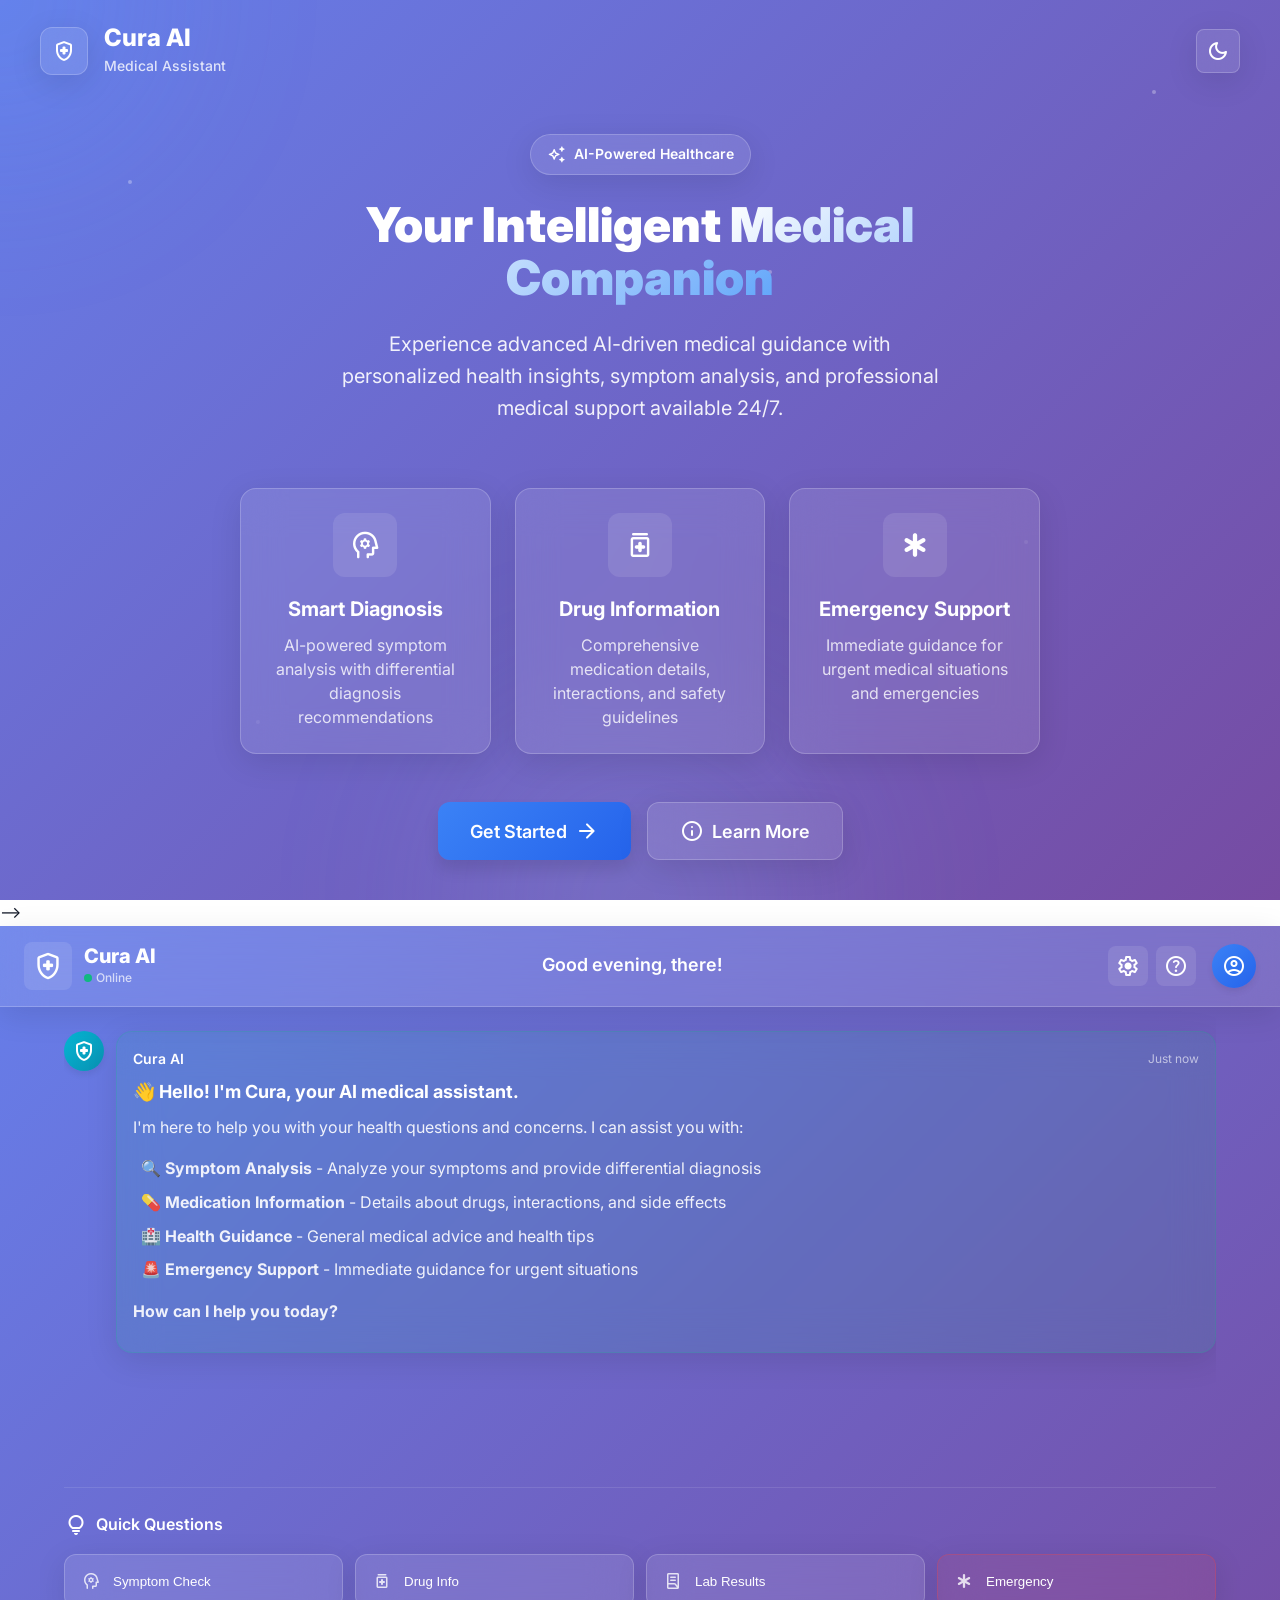
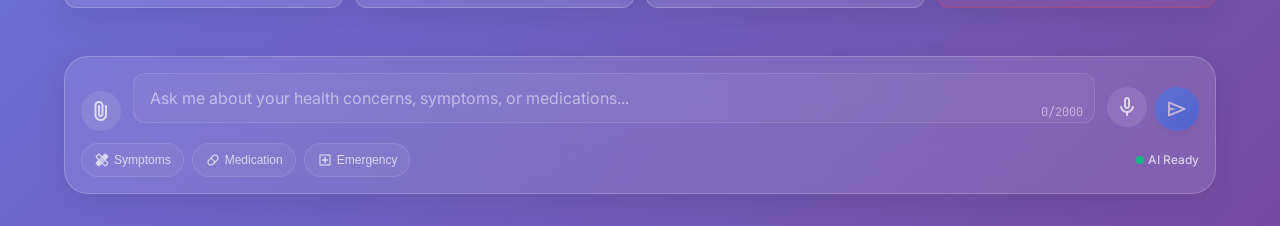
==== commit 41ed3571: "fixed UI" ====
--- a/frontend/index.html
+++ b/frontend/index.html
@@ -1,447 +1,666 @@
-<!DOCTYPE html>
+﻿<!DOCTYPE html>
 <html lang="en">
 <head>
     <meta charset="UTF-8">
     <meta name="viewport" content="width=device-width, initial-scale=1.0">
-    <title>Cura - AI Medical Assistant</title>
-    <meta name="description" content="Advanced AI-powered medical assistant for healthcare information">
+    <title>Cura AI - Your Intelligent Medical Assistant</title>
+    <meta name="description" content="Advanced AI-powered medical assistant providing intelligent health guidance and medical insights">
     
-    <!-- PWA Meta Tags -->
-    <meta name="theme-color" content="#1976d2">
+    <!-- PWA Configuration -->
+    <meta name="theme-color" content="#6366f1">
+    <meta name="mobile-web-app-capable" content="yes">
     <meta name="apple-mobile-web-app-capable" content="yes">
-    <meta name="apple-mobile-web-app-status-bar-style" content="default">
+    <meta name="apple-mobile-web-app-status-bar-style" content="black-translucent">
     <meta name="apple-mobile-web-app-title" content="Cura AI">
     
-    <!-- PWA Manifest -->
+    <!-- Icons and Manifest -->
     <link rel="manifest" href="manifest.json">
+    <link rel="icon" href="favicon.svg" type="image/svg+xml">
     
-    <!-- Icons -->
-    <link rel="icon" type="image/png" sizes="32x32" href="icons/icon-32x32.png">
-    <link rel="icon" type="image/png" sizes="16x16" href="icons/icon-16x16.png">
-    <link rel="apple-touch-icon" href="icons/icon-192x192.png">
-    
-    <!-- Modern Fonts -->
-    <link href="https://fonts.googleapis.com/css2?family=Inter:wght@300;400;500;600;700;800&display=swap" rel="stylesheet">
-    <link href="https://fonts.googleapis.com/css2?family=Material+Symbols+Rounded:opsz,wght,FILL,GRAD@24,400,0,0" rel="stylesheet">
+    <!-- Fonts -->
+    <link rel="preconnect" href="https://fonts.googleapis.com">
+    <link rel="preconnect" href="https://fonts.gstatic.com" crossorigin>
+    <link href="https://fonts.googleapis.com/css2?family=Inter:wght@300;400;500;600;700;800;900&display=swap" rel="stylesheet">
+    <link href="https://fonts.googleapis.com/css2?family=JetBrains+Mono:wght@400;500;600&display=swap" rel="stylesheet">
+    <link href="https://fonts.googleapis.com/css2?family=Material+Symbols+Rounded:opsz,wght,FILL,GRAD@20..48,100..700,0..1,-50..200" rel="stylesheet">
     
     <!-- Styles -->
-    <link rel="stylesheet" href="style.css">
+    <link rel="stylesheet" href="app.css">
 </head>
 <body>
-    <!-- Loading Screen -->
+    <!-- Loading Screen - COMPLETELY DISABLED FOR DIRECT CHAT ACCESS -->
+    <!--
     <div id="loadingScreen" class="loading-screen">
-        <div class="loading-content">
-            <div class="pulse-ring">
-                <span class="material-symbols-rounded">health_and_safety</span>
+        <div class="loading-container">
+            <div class="loading-logo">
+                <div class="logo-icon">
+                    <span class="material-symbols-rounded">health_and_safety</span>
+                </div>
+                <h1>Cura AI</h1>
+                <p>Initializing your medical assistant...</p>
             </div>
-            <h2>Cura AI</h2>
-            <p>Initializing your medical assistant...</p>
-            <div class="loading-bar">
-                <div class="loading-progress"></div>
+            <div class="loading-animation">
+                <div class="loading-bar">
+                    <div class="loading-progress"></div>
+                </div>
+                <div class="loading-dots">
+                    <span></span><span></span><span></span>
+                </div>
             </div>
         </div>
     </div>
-
-    <!-- Main App Container -->
-    <div id="app" class="app-container hidden">
-        <!-- Header -->
-        <header class="app-header">
-            <div class="header-left">
-                <button id="sidebarToggle" class="sidebar-toggle">
-                    <span class="material-symbols-rounded">menu</span>
-                </button>
-                <div class="logo">
-                    <span class="material-symbols-rounded">health_and_safety</span>
-                    <span class="logo-text">Cura</span>
+    -->
+
+    <!-- Main Application Container -->
+    <div id="app" class="app-container">
+        
+        <!-- Welcome & Authentication Section - COMMENTED OUT FOR DIRECT CHAT ACCESS -->
+        <!--
+        <div id="authSection" class="auth-section hidden">
+            <!-- Background Effects -->
+            <div class="background-effects">
+                <div class="gradient-orb orb-1"></div>
+                <div class="gradient-orb orb-2"></div>
+                <div class="gradient-orb orb-3"></div>
+                <div class="floating-particles">
+                    <div class="particle"></div>
+                    <div class="particle"></div>
+                    <div class="particle"></div>
+                    <div class="particle"></div>
+                    <div class="particle"></div>
                 </div>
             </div>
             
-            <div class="header-center">
-                <div class="status-indicator">
-                    <div class="status-dot online"></div>
-                    <span>AI Assistant Online</span>
-                </div>
-            </div>
-            
-            <div class="header-right">
-                <button id="themeToggle" class="icon-button" title="Toggle Theme">
-                    <span class="material-symbols-rounded">dark_mode</span>
-                </button>
-                <button id="notificationsBtn" class="icon-button" title="Notifications">
-                    <span class="material-symbols-rounded">notifications</span>
-                </button>
-                <div class="user-menu">
-                    <button id="userMenuBtn" class="user-avatar">
-                        <span class="material-symbols-rounded">account_circle</span>
-                    </button>
-                    <div id="userDropdown" class="dropdown-menu">
-                        <a href="#" class="dropdown-item">
-                            <span class="material-symbols-rounded">person</span>
-                            Profile
-                        </a>
-                        <a href="#" class="dropdown-item">
+            <!-- Navigation Header -->
+            <header class="auth-header">
+                <div class="header-content">
+                    <div class="brand-logo">
+                        <div class="logo-container">
+                            <span class="material-symbols-rounded">health_and_safety</span>
+                        </div>
+                        <div class="brand-text">
+                            <h1>Cura AI</h1>
+                            <span>Medical Assistant</span>
+                        </div>
+                    </div>
+                    <div class="header-actions">
+                        <button id="themeToggle" class="theme-toggle" aria-label="Toggle theme">
+                            <span class="material-symbols-rounded">dark_mode</span>
+                        </button>
+                    </div>
+                </div>
+            </header>
+
+            <!-- Main Authentication Content -->
+            <main class="auth-main">
+                <!-- Welcome Section -->
+                <div id="welcomeView" class="view welcome-view active">
+                    <div class="welcome-content">
+                        <div class="welcome-hero">
+                            <div class="hero-badge">
+                                <span class="material-symbols-rounded">auto_awesome</span>
+                                <span>AI-Powered Healthcare</span>
+                            </div>
+                            <h1 class="hero-title">
+                                Your Intelligent
+                                <span class="gradient-text">Medical Companion</span>
+                            </h1>
+                            <p class="hero-description">
+                                Experience advanced AI-driven medical guidance with personalized health insights, 
+                                symptom analysis, and professional medical support available 24/7.
+                            </p>
+                        </div>
+                        
+                        <div class="feature-showcase">
+                            <div class="feature-card">
+                                <div class="feature-icon">
+                                    <span class="material-symbols-rounded">psychology</span>
+                                </div>
+                                <h3>Smart Diagnosis</h3>
+                                <p>AI-powered symptom analysis with differential diagnosis recommendations</p>
+                            </div>
+                            <div class="feature-card">
+                                <div class="feature-icon">
+                                    <span class="material-symbols-rounded">medication</span>
+                                </div>
+                                <h3>Drug Information</h3>
+                                <p>Comprehensive medication details, interactions, and safety guidelines</p>
+                            </div>
+                            <div class="feature-card">
+                                <div class="feature-icon">
+                                    <span class="material-symbols-rounded">emergency</span>
+                                </div>
+                                <h3>Emergency Support</h3>
+                                <p>Immediate guidance for urgent medical situations and emergencies</p>
+                            </div>
+                        </div>
+                        
+                        <div class="action-buttons">
+                            <button id="getStartedBtn" class="btn btn-primary btn-large">
+                                <span>Get Started</span>
+                                <span class="material-symbols-rounded">arrow_forward</span>
+                            </button>
+                            <button id="learnMoreBtn" class="btn btn-secondary btn-large">
+                                <span class="material-symbols-rounded">info</span>
+                                <span>Learn More</span>
+                            </button>
+                        </div>
+                    </div>
+                </div>
+
+                <!-- Login Section -->
+                <div id="loginView" class="view auth-view">
+                    <div class="auth-container">
+                        <div class="auth-header-text">
+                            <h2>Welcome Back</h2>
+                            <p>Sign in to continue your healthcare journey</p>
+                        </div>
+                        
+                        <form id="loginForm" class="auth-form">
+                            <div class="form-group">
+                                <div class="input-container">
+                                    <span class="input-icon material-symbols-rounded">mail</span>
+                                    <input 
+                                        type="email" 
+                                        id="loginEmail" 
+                                        name="email" 
+                                        placeholder="Email address" 
+                                        required 
+                                        autocomplete="email"
+                                    >
+                                    <label for="loginEmail">Email</label>
+                                </div>
+                            </div>
+                            
+                            <div class="form-group">
+                                <div class="input-container">
+                                    <span class="input-icon material-symbols-rounded">lock</span>
+                                    <input 
+                                        type="password" 
+                                        id="loginPassword" 
+                                        name="password" 
+                                        placeholder="Password" 
+                                        required 
+                                        autocomplete="current-password"
+                                    >
+                                    <label for="loginPassword">Password</label>
+                                    <button type="button" class="password-toggle" aria-label="Toggle password visibility">
+                                        <span class="material-symbols-rounded">visibility</span>
+                                    </button>
+                                </div>
+                            </div>
+                            
+                            <div class="form-options">
+                                <label class="checkbox-container">
+                                    <input type="checkbox" name="remember">
+                                    <span class="checkmark"></span>
+                                    <span class="checkbox-label">Remember me</span>
+                                </label>
+                                <button type="button" class="link-button">Forgot password?</button>
+                            </div>
+                            
+                            <button type="submit" class="btn btn-primary btn-full">
+                                <span id="loginBtnText">Sign In</span>
+                                <span id="loginBtnLoader" class="btn-loader hidden">
+                                    <span class="material-symbols-rounded">progress_activity</span>
+                                </span>
+                            </button>
+                        </form>
+                        
+                        <div class="auth-divider">
+                            <span>or continue with</span>
+                        </div>
+                        
+                        <div class="social-auth">
+                            <button type="button" class="btn btn-social google-btn">
+                                <svg class="social-icon" viewBox="0 0 24 24">
+                                    <path fill="#EA4335" d="M22.56 12.25c0-.78-.07-1.53-.2-2.25H12v4.26h5.92c-.26 1.37-1.04 2.53-2.21 3.31v2.77h3.57c2.08-1.92 3.28-4.74 3.28-8.09z"/>
+                                    <path fill="#34A853" d="M12 23c2.97 0 5.46-.98 7.28-2.66l-3.57-2.77c-.98.66-2.23 1.06-3.71 1.06-2.86 0-5.29-1.93-6.16-4.53H2.18v2.84C3.99 20.53 7.7 23 12 23z"/>
+                                    <path fill="#FBBC05" d="M5.84 14.09c-.22-.66-.35-1.36-.35-2.09s.13-1.43.35-2.09V7.07H2.18C1.43 8.55 1 10.22 1 12s.43 3.45 1.18 4.93l2.85-2.22.81-.62z"/>
+                                    <path fill="#EA4335" d="M12 5.38c1.62 0 3.06.56 4.21 1.64l3.15-3.15C17.45 2.09 14.97 1 12 1 7.7 1 3.99 3.47 2.18 7.07l3.66 2.84c.87-2.6 3.3-4.53 6.16-4.53z"/>
+                                </svg>
+                                <span>Google</span>
+                            </button>
+                            <button type="button" class="btn btn-social apple-btn">
+                                <span class="material-symbols-rounded">phone_iphone</span>
+                                <span>Apple</span>
+                            </button>
+                        </div>
+                        
+                        <div class="auth-switch">
+                            <p>Don't have an account? <button type="button" id="showSignupBtn" class="link-button">Sign up</button></p>
+                        </div>
+                    </div>
+                </div>
+
+                <!-- Signup Section -->
+                <div id="signupView" class="view auth-view">
+                    <div class="auth-container">
+                        <div class="auth-header-text">
+                            <h2>Create Account</h2>
+                            <p>Join thousands who trust Cura with their health</p>
+                        </div>
+                        
+                        <form id="signupForm" class="auth-form">
+                            <div class="form-group">
+                                <div class="input-container">
+                                    <span class="input-icon material-symbols-rounded">alternate_email</span>
+                                    <input 
+                                        type="text" 
+                                        id="signupUsername" 
+                                        name="username" 
+                                        placeholder="Username" 
+                                        required 
+                                        minlength="3"
+                                        maxlength="50"
+                                        autocomplete="username"
+                                    >
+                                    <label for="signupUsername">Username</label>
+                                </div>
+                            </div>
+                            
+                            <div class="form-row">
+                                <div class="form-group">
+                                    <div class="input-container">
+                                        <span class="input-icon material-symbols-rounded">person</span>
+                                        <input 
+                                            type="text" 
+                                            id="firstName" 
+                                            name="firstName" 
+                                            placeholder="First name" 
+                                            required
+                                            autocomplete="given-name"
+                                        >
+                                        <label for="firstName">First Name</label>
+                                    </div>
+                                </div>
+                                <div class="form-group">
+                                    <div class="input-container">
+                                        <span class="input-icon material-symbols-rounded">person</span>
+                                        <input 
+                                            type="text" 
+                                            id="lastName" 
+                                            name="lastName" 
+                                            placeholder="Last name" 
+                                            required
+                                            autocomplete="family-name"
+                                        >
+                                        <label for="lastName">Last Name</label>
+                                    </div>
+                                </div>
+                            </div>
+                            
+                            <div class="form-group">
+                                <div class="input-container">
+                                    <span class="input-icon material-symbols-rounded">mail</span>
+                                    <input 
+                                        type="email" 
+                                        id="signupEmail" 
+                                        name="email" 
+                                        placeholder="Email address" 
+                                        required
+                                        autocomplete="email"
+                                    >
+                                    <label for="signupEmail">Email</label>
+                                </div>
+                            </div>
+                            
+                            <div class="form-group">
+                                <div class="input-container">
+                                    <span class="input-icon material-symbols-rounded">lock</span>
+                                    <input 
+                                        type="password" 
+                                        id="signupPassword" 
+                                        name="password" 
+                                        placeholder="Password" 
+                                        required 
+                                        minlength="8"
+                                        autocomplete="new-password"
+                                    >
+                                    <label for="signupPassword">Password</label>
+                                    <button type="button" class="password-toggle" aria-label="Toggle password visibility">
+                                        <span class="material-symbols-rounded">visibility</span>
+                                    </button>
+                                </div>
+                                <div class="password-strength">
+                                    <div class="strength-bar">
+                                        <div class="strength-fill"></div>
+                                    </div>
+                                    <span class="strength-text">Password strength: Weak</span>
+                                </div>
+                            </div>
+                            
+                            <div class="form-group">
+                                <div class="input-container">
+                                    <span class="input-icon material-symbols-rounded">lock</span>
+                                    <input 
+                                        type="password" 
+                                        id="confirmPassword" 
+                                        name="confirmPassword" 
+                                        placeholder="Confirm password" 
+                                        required
+                                        autocomplete="new-password"
+                                    >
+                                    <label for="confirmPassword">Confirm Password</label>
+                                </div>
+                            </div>
+                            
+                            <div class="form-options">
+                                <label class="checkbox-container">
+                                    <input type="checkbox" name="terms" required>
+                                    <span class="checkmark"></span>
+                                    <span class="checkbox-label">
+                                        I agree to the <button type="button" class="link-button">Terms of Service</button> 
+                                        and <button type="button" class="link-button">Privacy Policy</button>
+                                    </span>
+                                </label>
+                            </div>
+                            
+                            <button type="submit" class="btn btn-primary btn-full">
+                                <span id="signupBtnText">Create Account</span>
+                                <span id="signupBtnLoader" class="btn-loader hidden">
+                                    <span class="material-symbols-rounded">progress_activity</span>
+                                </span>
+                            </button>
+                        </form>
+                        
+                        <div class="auth-divider">
+                            <span>or continue with</span>
+                        </div>
+                        
+                        <div class="social-auth">
+                            <button type="button" class="btn btn-social google-btn">
+                                <svg class="social-icon" viewBox="0 0 24 24">
+                                    <path fill="#EA4335" d="M22.56 12.25c0-.78-.07-1.53-.2-2.25H12v4.26h5.92c-.26 1.37-1.04 2.53-2.21 3.31v2.77h3.57c2.08-1.92 3.28-4.74 3.28-8.09z"/>
+                                    <path fill="#34A853" d="M12 23c2.97 0 5.46-.98 7.28-2.66l-3.57-2.77c-.98.66-2.23 1.06-3.71 1.06-2.86 0-5.29-1.93-6.16-4.53H2.18v2.84C3.99 20.53 7.7 23 12 23z"/>
+                                    <path fill="#FBBC05" d="M5.84 14.09c-.22-.66-.35-1.36-.35-2.09s.13-1.43.35-2.09V7.07H2.18C1.43 8.55 1 10.22 1 12s.43 3.45 1.18 4.93l2.85-2.22.81-.62z"/>
+                                    <path fill="#EA4335" d="M12 5.38c1.62 0 3.06.56 4.21 1.64l3.15-3.15C17.45 2.09 14.97 1 12 1 7.7 1 3.99 3.47 2.18 7.07l3.66 2.84c.87-2.6 3.3-4.53 6.16-4.53z"/>
+                                </svg>
+                                <span>Google</span>
+                            </button>
+                            <button type="button" class="btn btn-social apple-btn">
+                                <span class="material-symbols-rounded">phone_iphone</span>
+                                <span>Apple</span>
+                            </button>
+                        </div>
+                        
+                        <div class="auth-switch">
+                            <p>Already have an account? <button type="button" id="showLoginBtn" class="link-button">Sign in</button></p>
+                        </div>
+                    </div>
+                </div>
+            </main>
+        </div>
+        -->
+
+        <!-- Chat Application Section -->
+        <div id="chatSection" class="chat-section">
+            <!-- Chat Header -->
+            <header class="chat-header">
+                <div class="header-left">
+                    <div class="app-logo">
+                        <span class="material-symbols-rounded">health_and_safety</span>
+                        <div class="logo-text">
+                            <h1>Cura AI</h1>
+                            <span class="status-indicator">
+                                <span class="status-dot"></span>
+                                Online
+                            </span>
+                        </div>
+                    </div>
+                </div>
+                
+                <div class="header-center">
+                    <div class="user-greeting">
+                        <span id="userGreeting">Welcome back!</span>
+                    </div>
+                </div>
+                
+                <div class="header-right">
+                    <div class="header-actions">
+                        <button class="action-btn" id="settingsBtn" aria-label="Settings">
                             <span class="material-symbols-rounded">settings</span>
-                            Settings
-                        </a>
-                        <div class="dropdown-divider"></div>
-                        <a href="#" class="dropdown-item" id="logoutBtn">
-                            <span class="material-symbols-rounded">logout</span>
-                            Logout
-                        </a>
-                    </div>
-                </div>
-            </div>
-        </header>
-
-        <!-- Sidebar -->
-        <aside id="sidebar" class="sidebar">
-            <nav class="sidebar-nav">
-                <div class="nav-section">
-                    <h3>Assistant</h3>
-                    <a href="#" class="nav-item active" data-view="chat">
-                        <span class="material-symbols-rounded">chat</span>
-                        <span>Chat</span>
-                    </a>
-                    <a href="#" class="nav-item" data-view="voice">
-                        <span class="material-symbols-rounded">mic</span>
-                        <span>Voice Assistant</span>
-                    </a>
-                </div>
-                
-                <div class="nav-section">
-                    <h3>Health Tools</h3>
-                    <a href="#" class="nav-item" data-view="symptoms">
-                        <span class="material-symbols-rounded">medical_information</span>
-                        <span>Symptom Checker</span>
-                    </a>
-                    <a href="#" class="nav-item" data-view="medications">
-                        <span class="material-symbols-rounded">medication</span>
-                        <span>Medications</span>
-                    </a>
-                    <a href="#" class="nav-item" data-view="vitals">
-                        <span class="material-symbols-rounded">monitor_heart</span>
-                        <span>Vital Signs</span>
-                    </a>
-                    <a href="#" class="nav-item" data-view="imaging">
-                        <span class="material-symbols-rounded">medical_services</span>
-                        <span>Image Analysis</span>
-                    </a>
-                </div>
-                
-                <div class="nav-section">
-                    <h3>History</h3>
-                    <a href="#" class="nav-item" data-view="sessions">
-                        <span class="material-symbols-rounded">history</span>
-                        <span>Chat History</span>
-                    </a>
-                    <a href="#" class="nav-item" data-view="reports">
-                        <span class="material-symbols-rounded">description</span>
-                        <span>Health Reports</span>
-                    </a>
-                </div>
-            </nav>
-            
-            <div class="sidebar-footer">
-                <div class="upgrade-prompt">
-                    <span class="material-symbols-rounded">star</span>
-                    <div>
-                        <h4>Upgrade to Pro</h4>
-                        <p>Get advanced features</p>
-                    </div>
-                </div>
-            </div>
-        </aside>
-
-        <!-- Main Content -->
-        <main class="main-content">
-            <!-- Chat View -->
-            <div id="chatView" class="view active">
+                        </button>
+                        <button class="action-btn" id="helpBtn" aria-label="Help">
+                            <span class="material-symbols-rounded">help</span>
+                        </button>
+                        <div class="user-menu">
+                            <button class="user-avatar" id="userMenuBtn">
+                                <span class="material-symbols-rounded">account_circle</span>
+                            </button>
+                            <div class="user-dropdown" id="userDropdown">
+                                <div class="dropdown-header">
+                                    <div class="user-info">
+                                        <div class="user-name" id="userName">User</div>
+                                        <div class="user-email" id="userEmail">user@example.com</div>
+                                    </div>
+                                </div>
+                                <div class="dropdown-menu">
+                                    <button class="dropdown-item">
+                                        <span class="material-symbols-rounded">person</span>
+                                        <span>Profile</span>
+                                    </button>
+                                    <button class="dropdown-item">
+                                        <span class="material-symbols-rounded">history</span>
+                                        <span>Chat History</span>
+                                    </button>
+                                    <button class="dropdown-item">
+                                        <span class="material-symbols-rounded">settings</span>
+                                        <span>Settings</span>
+                                    </button>
+                                    <div class="dropdown-divider"></div>
+                                    <button class="dropdown-item" id="logoutBtn">
+                                        <span class="material-symbols-rounded">logout</span>
+                                        <span>Sign Out</span>
+                                    </button>
+                                </div>
+                            </div>
+                        </div>
+                    </div>
+                </div>
+            </header>
+
+            <!-- Chat Main Content -->
+            <main class="chat-main">
                 <div class="chat-container">
-                    <div class="chat-header">
-                        <h1>Medical AI Assistant</h1>
-                        <p>Ask me anything about your health, symptoms, medications, or medical conditions.</p>
-                    </div>
-                    
-                    <div id="chatMessages" class="chat-messages">
-                        <div class="welcome-message">
-                            <div class="welcome-icon">
+                    <!-- Chat Messages Area -->
+                    <div class="chat-messages" id="chatMessages">
+                        <!-- Welcome Message -->
+                        <div class="message ai-message welcome-message">
+                            <div class="message-avatar ai-avatar">
                                 <span class="material-symbols-rounded">health_and_safety</span>
                             </div>
-                            <h2>Hello! I'm Cura, your AI medical assistant</h2>
-                            <p>I can help you with health information, symptom analysis, medication guidance, and more. How can I assist you today?</p>
-                            
-                            <div class="quick-actions">
-                                <button class="quick-action" data-message="What are the symptoms of flu?">
-                                    <span class="material-symbols-rounded">sick</span>
-                                    Flu Symptoms
-                                </button>
-                                <button class="quick-action" data-message="Tell me about high blood pressure">
-                                    <span class="material-symbols-rounded">monitor_heart</span>
-                                    Blood Pressure
-                                </button>
-                                <button class="quick-action" data-message="How do I check for drug interactions?">
-                                    <span class="material-symbols-rounded">medication</span>
-                                    Drug Interactions
-                                </button>
-                                <button class="quick-action" data-message="What should I do for a headache?">
-                                    <span class="material-symbols-rounded">psychology</span>
-                                    Headache Relief
-                                </button>
-                            </div>
-                        </div>
-                    </div>
-                    
-                    <div class="chat-input-container">
-                        <div class="input-wrapper">
-                            <textarea 
-                                id="messageInput" 
-                                placeholder="Ask me about your health..."
-                                rows="1"
-                                maxlength="2000"
-                            ></textarea>
-                            <div class="input-actions">
-                                <button id="voiceInputBtn" class="action-btn" title="Voice Input">
-                                    <span class="material-symbols-rounded">mic</span>
-                                </button>
-                                <button id="attachBtn" class="action-btn" title="Attach Image">
-                                    <span class="material-symbols-rounded">attach_file</span>
-                                </button>
-                                <button id="sendBtn" class="send-btn" title="Send Message">
-                                    <span class="material-symbols-rounded">send</span>
-                                </button>
-                            </div>
-                        </div>
-                        <div class="input-footer">
-                            <small>Cura provides health information for educational purposes. Always consult healthcare professionals for medical decisions.</small>
-                        </div>
-                    </div>
-                </div>
-            </div>
-
-            <!-- Voice Assistant View -->
-            <div id="voiceView" class="view">
-                <div class="voice-container">
-                    <div class="voice-interface">
-                        <div class="voice-visualizer">
-                            <div class="voice-circle">
-                                <span class="material-symbols-rounded">mic</span>
-                            </div>
-                            <div class="sound-waves">
-                                <div class="wave"></div>
-                                <div class="wave"></div>
-                                <div class="wave"></div>
-                                <div class="wave"></div>
-                            </div>
-                        </div>
-                        
-                        <div class="voice-content">
-                            <h2 id="voiceStatus">Tap to speak</h2>
-                            <p id="voiceTranscript">Your voice will appear here...</p>
-                            
-                            <div class="voice-controls">
-                                <button id="voiceStartBtn" class="voice-btn primary">
-                                    <span class="material-symbols-rounded">mic</span>
-                                    Start Recording
-                                </button>
-                                <button id="voiceStopBtn" class="voice-btn secondary hidden">
-                                    <span class="material-symbols-rounded">stop</span>
-                                    Stop Recording
-                                </button>
-                            </div>
-                        </div>
-                    </div>
-                    
-                    <div id="voiceResponse" class="voice-response hidden">
-                        <h3>Cura's Response:</h3>
-                        <p id="voiceResponseText"></p>
-                        
-                        <div class="voice-actions">
-                            <button id="playResponseBtn" class="action-btn">
-                                <span class="material-symbols-rounded">play_arrow</span>
-                                Play Response
-                            </button>
-                            <button id="newVoiceBtn" class="action-btn">
-                                <span class="material-symbols-rounded">refresh</span>
-                                Ask Again
-                            </button>
-                        </div>
-                    </div>
-                </div>
-            </div>
-
-            <!-- Symptoms View -->
-            <div id="symptomsView" class="view">
-                <div class="symptoms-container">
-                    <div class="page-header">
-                        <h1>Symptom Checker</h1>
-                        <p>Describe your symptoms and get AI-powered health insights</p>
-                    </div>
-                    
-                    <div class="symptom-form">
-                        <div class="form-section">
-                            <h3>Primary Symptom</h3>
-                            <div class="input-group">
-                                <label for="symptomName">What are you experiencing?</label>
-                                <input type="text" id="symptomName" placeholder="e.g., headache, fever, cough">
-                            </div>
-                            
-                            <div class="input-row">
-                                <div class="input-group">
-                                    <label for="symptomSeverity">Severity</label>
-                                    <select id="symptomSeverity">
-                                        <option value="low">Mild</option>
-                                        <option value="moderate">Moderate</option>
-                                        <option value="high">Severe</option>
-                                        <option value="critical">Critical</option>
-                                    </select>
+                            <div class="message-content">
+                                <div class="message-header">
+                                    <span class="sender-name">Cura AI</span>
+                                    <span class="message-time">Just now</span>
+                                </div>
+                                <div class="message-body">
+                                    <div class="welcome-text">
+                                        <h3>👋 Hello! I'm Cura, your AI medical assistant.</h3>
+                                        <p>I'm here to help you with your health questions and concerns. I can assist you with:</p>
+                                        <ul class="feature-list">
+                                            <li>🔍 <strong>Symptom Analysis</strong> - Analyze your symptoms and provide differential diagnosis</li>
+                                            <li>💊 <strong>Medication Information</strong> - Details about drugs, interactions, and side effects</li>
+                                            <li>🏥 <strong>Health Guidance</strong> - General medical advice and health tips</li>
+                                            <li>🚨 <strong>Emergency Support</strong> - Immediate guidance for urgent situations</li>
+                                        </ul>
+                                        <p><strong>How can I help you today?</strong></p>
+                                    </div>
+                                </div>
+                            </div>
+                        </div>
+                    </div>
+
+                    <!-- Quick Suggestions -->
+                    <div class="quick-suggestions" id="quickSuggestions">
+                        <div class="suggestions-header">
+                            <span class="material-symbols-rounded">lightbulb</span>
+                            <span>Quick Questions</span>
+                        </div>
+                        <div class="suggestions-grid">
+                            <button class="suggestion-card" data-message="I have a headache and fever. What could be the cause?">
+                                <span class="material-symbols-rounded">psychology</span>
+                                <span>Symptom Check</span>
+                            </button>
+                            <button class="suggestion-card" data-message="What are the side effects of ibuprofen?">
+                                <span class="material-symbols-rounded">medication</span>
+                                <span>Drug Info</span>
+                            </button>
+                            <button class="suggestion-card" data-message="How do I read my blood test results?">
+                                <span class="material-symbols-rounded">lab_profile</span>
+                                <span>Lab Results</span>
+                            </button>
+                            <button class="suggestion-card emergency" data-message="EMERGENCY: I'm experiencing chest pain">
+                                <span class="material-symbols-rounded">emergency</span>
+                                <span>Emergency</span>
+                            </button>
+                        </div>
+                    </div>
+
+                    <!-- Chat Input Area -->
+                    <div class="chat-input-area">
+                        <div class="input-container">
+                            <div class="input-wrapper">
+                                <div class="input-actions-left">
+                                    <button class="input-action-btn" id="attachBtn" aria-label="Attach file">
+                                        <span class="material-symbols-rounded">attach_file</span>
+                                    </button>
                                 </div>
                                 
-                                <div class="input-group">
-                                    <label for="symptomDuration">Duration (hours)</label>
-                                    <input type="number" id="symptomDuration" min="0" placeholder="24">
-                                </div>
-                            </div>
-                            
-                            <div class="input-group">
-                                <label for="symptomDescription">Additional Details</label>
-                                <textarea id="symptomDescription" placeholder="Describe your symptoms in more detail..."></textarea>
-                            </div>
-                            
-                            <button id="analyzeSymptoms" class="primary-btn">
-                                <span class="material-symbols-rounded">medical_information</span>
-                                Analyze Symptoms
-                            </button>
-                        </div>
-                        
-                        <div id="symptomResults" class="results-section hidden">
-                            <h3>Analysis Results</h3>
-                            <div id="symptomAnalysis" class="analysis-content"></div>
-                        </div>
-                    </div>
-                </div>
-            </div>
-
-            <!-- Other views would be implemented similarly -->
-            <div id="medicationsView" class="view">
-                <div class="page-placeholder">
-                    <span class="material-symbols-rounded">medication</span>
-                    <h2>Medications Manager</h2>
-                    <p>Coming soon - Track and manage your medications</p>
-                </div>
-            </div>
-
-            <div id="vitalsView" class="view">
-                <div class="page-placeholder">
-                    <span class="material-symbols-rounded">monitor_heart</span>
-                    <h2>Vital Signs Tracker</h2>
-                    <p>Coming soon - Monitor your vital signs</p>
-                </div>
-            </div>
-
-            <div id="imagingView" class="view">
-                <div class="page-placeholder">
-                    <span class="material-symbols-rounded">medical_services</span>
-                    <h2>Medical Image Analysis</h2>
-                    <p>Coming soon - AI-powered image analysis</p>
-                </div>
-            </div>
-
-            <div id="sessionsView" class="view">
-                <div class="page-placeholder">
-                    <span class="material-symbols-rounded">history</span>
-                    <h2>Chat History</h2>
-                    <p>Coming soon - View your previous conversations</p>
-                </div>
-            </div>
-
-            <div id="reportsView" class="view">
-                <div class="page-placeholder">
-                    <span class="material-symbols-rounded">description</span>
-                    <h2>Health Reports</h2>
-                    <p>Coming soon - Generate comprehensive health reports</p>
-                </div>
-            </div>
-        </main>
-    </div>
-
-    <!-- Authentication Modal -->
-    <div id="authModal" class="modal-overlay">
-        <div class="modal-content auth-modal">
-            <div class="auth-header">
-                <h2 id="authTitle">Welcome to Cura</h2>
-                <p id="authSubtitle">Your AI medical assistant</p>
-            </div>
-            
-            <form id="authForm" class="auth-form">
-                <div class="input-group">
-                    <label for="authEmail">Email</label>
-                    <input type="email" id="authEmail" name="email" required>
-                </div>
-                
-                <div class="input-group">
-                    <label for="authPassword">Password</label>
-                    <input type="password" id="authPassword" name="password" required>
-                </div>
-                
-                <div id="registerFields" class="register-fields hidden">
-                    <div class="input-group">
-                        <label for="authUsername">Username</label>
-                        <input type="text" id="authUsername" name="username">
-                    </div>
-                    
-                    <div class="input-row">
-                        <div class="input-group">
-                            <label for="authFirstName">First Name</label>
-                            <input type="text" id="authFirstName" name="firstName">
-                        </div>
-                        <div class="input-group">
-                            <label for="authLastName">Last Name</label>
-                            <input type="text" id="authLastName" name="lastName">
-                        </div>
-                    </div>
-                </div>
-                
-                <button type="submit" id="authSubmitBtn" class="auth-btn">
-                    Sign In
-                </button>
-                
-                <div class="auth-footer">
-                    <p>
-                        <span id="authSwitchText">Don't have an account?</span>
-                        <a href="#" id="authSwitchBtn">Sign up</a>
-                    </p>
-                </div>
-            </form>
+                                <div class="message-input-container">
+                                    <textarea 
+                                        id="messageInput" 
+                                        class="message-input" 
+                                        placeholder="Ask me about your health concerns, symptoms, or medications..."
+                                        rows="1"
+                                        maxlength="2000"
+                                    ></textarea>
+                                    <div class="input-overlay">
+                                        <div class="character-count">
+                                            <span id="charCount">0</span>/2000
+                                        </div>
+                                    </div>
+                                </div>
+                                
+                                <div class="input-actions-right">
+                                    <button class="input-action-btn" id="voiceBtn" aria-label="Voice input">
+                                        <span class="material-symbols-rounded">mic</span>
+                                    </button>
+                                    <button class="send-btn" id="sendBtn" disabled aria-label="Send message">
+                                        <span class="material-symbols-rounded">send</span>
+                                    </button>
+                                </div>
+                            </div>
+                            
+                            <div class="input-footer">
+                                <div class="quick-actions">
+                                    <button class="quick-action" data-action="symptoms">
+                                        <span class="material-symbols-rounded">healing</span>
+                                        <span>Symptoms</span>
+                                    </button>
+                                    <button class="quick-action" data-action="medication">
+                                        <span class="material-symbols-rounded">pill</span>
+                                        <span>Medication</span>
+                                    </button>
+                                    <button class="quick-action" data-action="emergency">
+                                        <span class="material-symbols-rounded">local_hospital</span>
+                                        <span>Emergency</span>
+                                    </button>
+                                </div>
+                                <div class="ai-status">
+                                    <span class="status-indicator">
+                                        <span class="status-dot"></span>
+                                        AI Ready
+                                    </span>
+                                </div>
+                            </div>
+                        </div>
+                    </div>
+                </div>
+            </main>
         </div>
     </div>
 
-    <!-- Notification Toast -->
-    <div id="toast" class="toast hidden">
-        <div class="toast-content">
-            <span class="toast-icon material-symbols-rounded">info</span>
-            <span class="toast-message">Message</span>
-        </div>
-        <button class="toast-close">
-            <span class="material-symbols-rounded">close</span>
-        </button>
-    </div>
-
-    <!-- PWA Install Prompt -->
-    <div id="installPrompt" class="install-prompt hidden">
-        <div class="install-content">
-            <span class="material-symbols-rounded">get_app</span>
-            <div>
-                <h4>Install Cura</h4>
-                <p>Get the full app experience</p>
+    <!-- Toast Notifications -->
+    <div id="toastContainer" class="toast-container"></div>
+
+    <!-- Modals -->
+    <div id="modalOverlay" class="modal-overlay hidden">
+        <div class="modal" id="settingsModal">
+            <div class="modal-header">
+                <h3>Settings</h3>
+                <button class="modal-close" aria-label="Close">
+                    <span class="material-symbols-rounded">close</span>
+                </button>
             </div>
-            <button id="installBtn" class="install-btn">Install</button>
-            <button id="dismissInstall" class="close-btn">
-                <span class="material-symbols-rounded">close</span>
-            </button>
+            <div class="modal-body">
+                <p>Settings content coming soon...</p>
+            </div>
         </div>
     </div>
 
     <!-- Scripts -->
-    <script src="scripts.js"></script>
+    <script>
+        // Immediately hide loading screen and show chat
+        document.addEventListener('DOMContentLoaded', function() {
+            console.log('DOM loaded - forcing chat interface');
+            
+            // Hide loading screen immediately
+            const loadingScreen = document.getElementById('loadingScreen');
+            if (loadingScreen) {
+                loadingScreen.style.display = 'none';
+            }
+            
+            // Show chat section immediately
+            const chatSection = document.getElementById('chatSection');
+            if (chatSection) {
+                chatSection.classList.remove('hidden');
+            }
+            
+            // Hide auth section 
+            const authSection = document.getElementById('authSection');
+            if (authSection) {
+                authSection.classList.add('hidden');
+            }
+        });
+        
+        // Clear service worker and caches to fix loading issues
+        if ('serviceWorker' in navigator) {
+            navigator.serviceWorker.getRegistrations().then(function(registrations) {
+                for(let registration of registrations) {
+                    registration.unregister();
+                    console.log('Service Worker unregistered');
+                }
+            });
+        }
+        
+        // Clear all caches
+        if ('caches' in window) {
+            caches.keys().then(function(names) {
+                for (let name of names) {
+                    caches.delete(name);
+                    console.log('Cache deleted:', name);
+                }
+            });
+        }
+        
+        // Failsafe: Force show chat after 3 seconds no matter what
+        setTimeout(function() {
+            console.log('Failsafe activated - forcing chat interface');
+            const chatSection = document.getElementById('chatSection');
+            const loadingScreen = document.getElementById('loadingScreen');
+            
+            if (chatSection) {
+                chatSection.classList.remove('hidden');
+                chatSection.style.display = 'flex';
+            }
+            
+            if (loadingScreen) {
+                loadingScreen.style.display = 'none';
+            }
+        }, 3000);
+    </script>
+    <script src="app.js"></script>
 </body>
-</html>+</html>
--- a/frontend/app.css
+++ b/frontend/app.css
@@ -0,0 +1,1999 @@
+/*
+ * Cura AI - Modern Medical Assistant Interface
+ * Version 2.0 - Complete UI Rebuild
+ * Built with modern CSS features and design systems
+ */
+
+/* CSS Reset and Base */
+*,
+*::before,
+*::after {
+    margin: 0;
+    padding: 0;
+    box-sizing: border-box;
+}
+
+/* CSS Custom Properties - Design System */
+:root {
+    /* Color Palette - Modern Medical Theme */
+    --primary-50: #eff6ff;
+    --primary-100: #dbeafe;
+    --primary-200: #bfdbfe;
+    --primary-300: #93c5fd;
+    --primary-400: #60a5fa;
+    --primary-500: #3b82f6;
+    --primary-600: #2563eb;
+    --primary-700: #1d4ed8;
+    --primary-800: #1e40af;
+    --primary-900: #1e3a8a;
+    
+    --secondary-50: #f0f9ff;
+    --secondary-500: #06b6d4;
+    --secondary-600: #0891b2;
+    
+    --success-50: #ecfdf5;
+    --success-500: #10b981;
+    --success-600: #059669;
+    
+    --warning-50: #fffbeb;
+    --warning-500: #f59e0b;
+    --warning-600: #d97706;
+    
+    --error-50: #fef2f2;
+    --error-500: #ef4444;
+    --error-600: #dc2626;
+    
+    --gray-50: #f9fafb;
+    --gray-100: #f3f4f6;
+    --gray-200: #e5e7eb;
+    --gray-300: #d1d5db;
+    --gray-400: #9ca3af;
+    --gray-500: #6b7280;
+    --gray-600: #4b5563;
+    --gray-700: #374151;
+    --gray-800: #1f2937;
+    --gray-900: #111827;
+    
+    /* Glass Morphism */
+    --glass-bg: rgba(255, 255, 255, 0.1);
+    --glass-bg-light: rgba(255, 255, 255, 0.15);
+    --glass-bg-dark: rgba(0, 0, 0, 0.1);
+    --glass-border: rgba(255, 255, 255, 0.2);
+    --glass-shadow: 0 8px 32px rgba(0, 0, 0, 0.1);
+    --glass-shadow-hover: 0 12px 40px rgba(0, 0, 0, 0.15);
+    
+    /* Gradients */
+    --gradient-primary: linear-gradient(135deg, var(--primary-500) 0%, var(--primary-600) 100%);
+    --gradient-secondary: linear-gradient(135deg, var(--secondary-500) 0%, var(--secondary-600) 100%);
+    --gradient-background: linear-gradient(135deg, #667eea 0%, #764ba2 100%);
+    --gradient-text: linear-gradient(135deg, var(--primary-600) 0%, var(--secondary-500) 100%);
+    
+    /* Typography */
+    --font-family: 'Inter', -apple-system, BlinkMacSystemFont, 'Segoe UI', Roboto, sans-serif;
+    --font-mono: 'JetBrains Mono', 'Fira Code', monospace;
+    
+    --text-xs: 0.75rem;      /* 12px */
+    --text-sm: 0.875rem;     /* 14px */
+    --text-base: 1rem;       /* 16px */
+    --text-lg: 1.125rem;     /* 18px */
+    --text-xl: 1.25rem;      /* 20px */
+    --text-2xl: 1.5rem;      /* 24px */
+    --text-3xl: 1.875rem;    /* 30px */
+    --text-4xl: 2.25rem;     /* 36px */
+    --text-5xl: 3rem;        /* 48px */
+    
+    /* Spacing */
+    --space-1: 0.25rem;      /* 4px */
+    --space-2: 0.5rem;       /* 8px */
+    --space-3: 0.75rem;      /* 12px */
+    --space-4: 1rem;         /* 16px */
+    --space-5: 1.25rem;      /* 20px */
+    --space-6: 1.5rem;       /* 24px */
+    --space-8: 2rem;         /* 32px */
+    --space-10: 2.5rem;      /* 40px */
+    --space-12: 3rem;        /* 48px */
+    --space-16: 4rem;        /* 64px */
+    --space-20: 5rem;        /* 80px */
+    
+    /* Border Radius */
+    --radius-sm: 0.25rem;    /* 4px */
+    --radius-md: 0.375rem;   /* 6px */
+    --radius-lg: 0.5rem;     /* 8px */
+    --radius-xl: 0.75rem;    /* 12px */
+    --radius-2xl: 1rem;      /* 16px */
+    --radius-3xl: 1.5rem;    /* 24px */
+    --radius-full: 9999px;
+    
+    /* Shadows */
+    --shadow-sm: 0 1px 2px rgba(0, 0, 0, 0.05);
+    --shadow-md: 0 4px 6px rgba(0, 0, 0, 0.07);
+    --shadow-lg: 0 10px 15px rgba(0, 0, 0, 0.1);
+    --shadow-xl: 0 20px 25px rgba(0, 0, 0, 0.1);
+    --shadow-2xl: 0 25px 50px rgba(0, 0, 0, 0.15);
+    
+    /* Animation */
+    --duration-fast: 150ms;
+    --duration-normal: 300ms;
+    --duration-slow: 500ms;
+    --ease-in-out: cubic-bezier(0.4, 0, 0.2, 1);
+    --ease-out: cubic-bezier(0, 0, 0.2, 1);
+    --ease-bounce: cubic-bezier(0.68, -0.55, 0.265, 1.55);
+}
+
+/* Dark Theme Variables */
+[data-theme="dark"] {
+    --glass-bg: rgba(0, 0, 0, 0.2);
+    --glass-bg-light: rgba(0, 0, 0, 0.3);
+    --glass-border: rgba(255, 255, 255, 0.1);
+    --gradient-background: linear-gradient(135deg, #1e293b 0%, #334155 100%);
+}
+
+/* Base Styles */
+html {
+    font-size: 16px;
+    scroll-behavior: smooth;
+}
+
+body {
+    font-family: var(--font-family);
+    font-size: var(--text-base);
+    font-weight: 400;
+    line-height: 1.6;
+    color: var(--gray-900);
+    background: var(--gradient-background);
+    background-attachment: fixed;
+    overflow-x: hidden;
+    -webkit-font-smoothing: antialiased;
+    -moz-osx-font-smoothing: grayscale;
+    text-rendering: optimizeLegibility;
+}
+
+/* Loading Screen */
+.loading-screen {
+    position: fixed;
+    top: 0;
+    left: 0;
+    right: 0;
+    bottom: 0;
+    background: var(--gradient-background);
+    display: flex;
+    align-items: center;
+    justify-content: center;
+    z-index: 9999;
+    transition: opacity var(--duration-slow) var(--ease-out);
+}
+
+.loading-container {
+    text-align: center;
+    color: white;
+}
+
+.loading-logo {
+    margin-bottom: var(--space-8);
+}
+
+.logo-icon {
+    width: 80px;
+    height: 80px;
+    background: var(--glass-bg);
+    backdrop-filter: blur(20px);
+    border: 1px solid var(--glass-border);
+    border-radius: var(--radius-3xl);
+    display: flex;
+    align-items: center;
+    justify-content: center;
+    margin: 0 auto var(--space-4);
+    box-shadow: var(--glass-shadow);
+}
+
+.logo-icon .material-symbols-rounded {
+    font-size: 3rem;
+    color: white;
+}
+
+.loading-logo h1 {
+    font-size: var(--text-4xl);
+    font-weight: 800;
+    margin-bottom: var(--space-2);
+    background: linear-gradient(135deg, #ffffff 0%, #e2e8f0 100%);
+    -webkit-background-clip: text;
+    -webkit-text-fill-color: transparent;
+    background-clip: text;
+}
+
+.loading-logo p {
+    font-size: var(--text-lg);
+    opacity: 0.8;
+    font-weight: 500;
+}
+
+.loading-animation {
+    width: 300px;
+    margin: 0 auto;
+}
+
+.loading-bar {
+    height: 4px;
+    background: rgba(255, 255, 255, 0.2);
+    border-radius: var(--radius-full);
+    overflow: hidden;
+    margin-bottom: var(--space-4);
+}
+
+.loading-progress {
+    height: 100%;
+    background: linear-gradient(90deg, #ffffff 0%, #60a5fa 100%);
+    border-radius: var(--radius-full);
+    animation: loadingProgress 2s ease-in-out infinite;
+}
+
+.loading-dots {
+    display: flex;
+    justify-content: center;
+    gap: var(--space-2);
+}
+
+.loading-dots span {
+    width: 8px;
+    height: 8px;
+    background: rgba(255, 255, 255, 0.6);
+    border-radius: var(--radius-full);
+    animation: loadingDots 1.4s infinite ease-in-out;
+}
+
+.loading-dots span:nth-child(1) { animation-delay: -0.32s; }
+.loading-dots span:nth-child(2) { animation-delay: -0.16s; }
+.loading-dots span:nth-child(3) { animation-delay: 0s; }
+
+/* App Container */
+.app-container {
+    min-height: 100vh;
+    position: relative;
+}
+
+/* Authentication Section */
+.auth-section {
+    min-height: 100vh;
+    position: relative;
+    display: flex;
+    flex-direction: column;
+}
+
+/* Background Effects */
+.background-effects {
+    position: fixed;
+    top: 0;
+    left: 0;
+    right: 0;
+    bottom: 0;
+    overflow: hidden;
+    z-index: -1;
+}
+
+.gradient-orb {
+    position: absolute;
+    border-radius: var(--radius-full);
+    filter: blur(100px);
+    opacity: 0.3;
+    animation: floatOrb 20s ease-in-out infinite;
+}
+
+.orb-1 {
+    width: 400px;
+    height: 400px;
+    background: radial-gradient(circle, var(--primary-400) 0%, transparent 70%);
+    top: -200px;
+    left: -200px;
+    animation-delay: 0s;
+}
+
+.orb-2 {
+    width: 300px;
+    height: 300px;
+    background: radial-gradient(circle, var(--secondary-400) 0%, transparent 70%);
+    top: 50%;
+    right: -150px;
+    animation-delay: -10s;
+}
+
+.orb-3 {
+    width: 500px;
+    height: 500px;
+    background: radial-gradient(circle, var(--primary-300) 0%, transparent 70%);
+    bottom: -250px;
+    left: 50%;
+    transform: translateX(-50%);
+    animation-delay: -5s;
+}
+
+.floating-particles {
+    position: absolute;
+    top: 0;
+    left: 0;
+    right: 0;
+    bottom: 0;
+}
+
+.particle {
+    position: absolute;
+    width: 4px;
+    height: 4px;
+    background: rgba(255, 255, 255, 0.3);
+    border-radius: var(--radius-full);
+    animation: floatParticle 15s linear infinite;
+}
+
+.particle:nth-child(1) {
+    top: 20%;
+    left: 10%;
+    animation-delay: 0s;
+    animation-duration: 20s;
+}
+
+.particle:nth-child(2) {
+    top: 60%;
+    left: 80%;
+    animation-delay: -5s;
+    animation-duration: 25s;
+}
+
+.particle:nth-child(3) {
+    top: 30%;
+    left: 60%;
+    animation-delay: -10s;
+    animation-duration: 18s;
+}
+
+.particle:nth-child(4) {
+    top: 80%;
+    left: 20%;
+    animation-delay: -15s;
+    animation-duration: 22s;
+}
+
+.particle:nth-child(5) {
+    top: 10%;
+    left: 90%;
+    animation-delay: -8s;
+    animation-duration: 16s;
+}
+
+/* Header */
+.auth-header {
+    padding: var(--space-6) var(--space-8);
+    position: relative;
+    z-index: 10;
+}
+
+.header-content {
+    max-width: 1200px;
+    margin: 0 auto;
+    display: flex;
+    justify-content: space-between;
+    align-items: center;
+}
+
+.brand-logo {
+    display: flex;
+    align-items: center;
+    gap: var(--space-4);
+}
+
+.logo-container {
+    width: 48px;
+    height: 48px;
+    background: var(--glass-bg);
+    backdrop-filter: blur(20px);
+    border: 1px solid var(--glass-border);
+    border-radius: var(--radius-xl);
+    display: flex;
+    align-items: center;
+    justify-content: center;
+    box-shadow: var(--glass-shadow);
+}
+
+.logo-container .material-symbols-rounded {
+    font-size: 1.5rem;
+    color: white;
+}
+
+.brand-text h1 {
+    font-size: var(--text-2xl);
+    font-weight: 800;
+    color: white;
+    line-height: 1.2;
+}
+
+.brand-text span {
+    font-size: var(--text-sm);
+    color: rgba(255, 255, 255, 0.8);
+    font-weight: 500;
+}
+
+.header-actions {
+    display: flex;
+    gap: var(--space-3);
+}
+
+.theme-toggle {
+    width: 44px;
+    height: 44px;
+    background: var(--glass-bg);
+    backdrop-filter: blur(20px);
+    border: 1px solid var(--glass-border);
+    border-radius: var(--radius-lg);
+    display: flex;
+    align-items: center;
+    justify-content: center;
+    color: white;
+    cursor: pointer;
+    transition: all var(--duration-normal) var(--ease-in-out);
+    box-shadow: var(--glass-shadow);
+}
+
+.theme-toggle:hover {
+    background: var(--glass-bg-light);
+    transform: translateY(-2px);
+    box-shadow: var(--glass-shadow-hover);
+}
+
+/* Main Content */
+.auth-main {
+    flex: 1;
+    display: flex;
+    align-items: center;
+    justify-content: center;
+    padding: var(--space-8);
+    position: relative;
+    z-index: 10;
+}
+
+/* Views */
+.view {
+    display: none;
+    width: 100%;
+    max-width: 1200px;
+    margin: 0 auto;
+    animation: fadeInUp var(--duration-slow) var(--ease-out);
+}
+
+.view.active {
+    display: block;
+}
+
+/* Welcome View */
+.welcome-view {
+    text-align: center;
+    color: white;
+}
+
+.welcome-content {
+    max-width: 800px;
+    margin: 0 auto;
+}
+
+.welcome-hero {
+    margin-bottom: var(--space-16);
+}
+
+.hero-badge {
+    display: inline-flex;
+    align-items: center;
+    gap: var(--space-2);
+    padding: var(--space-2) var(--space-4);
+    background: var(--glass-bg);
+    backdrop-filter: blur(20px);
+    border: 1px solid var(--glass-border);
+    border-radius: var(--radius-full);
+    font-size: var(--text-sm);
+    font-weight: 600;
+    margin-bottom: var(--space-6);
+    box-shadow: var(--glass-shadow);
+}
+
+.hero-badge .material-symbols-rounded {
+    font-size: 1.2rem;
+}
+
+.hero-title {
+    font-size: var(--text-5xl);
+    font-weight: 900;
+    line-height: 1.1;
+    margin-bottom: var(--space-6);
+}
+
+.gradient-text {
+    background: linear-gradient(135deg, #ffffff 0%, #60a5fa 100%);
+    -webkit-background-clip: text;
+    -webkit-text-fill-color: transparent;
+    background-clip: text;
+}
+
+.hero-description {
+    font-size: var(--text-xl);
+    line-height: 1.6;
+    opacity: 0.9;
+    margin-bottom: var(--space-10);
+    max-width: 600px;
+    margin-left: auto;
+    margin-right: auto;
+}
+
+/* Feature Showcase */
+.feature-showcase {
+    display: grid;
+    grid-template-columns: repeat(auto-fit, minmax(250px, 1fr));
+    gap: var(--space-6);
+    margin-bottom: var(--space-12);
+}
+
+.feature-card {
+    background: var(--glass-bg);
+    backdrop-filter: blur(20px);
+    border: 1px solid var(--glass-border);
+    border-radius: var(--radius-2xl);
+    padding: var(--space-6);
+    text-align: center;
+    transition: all var(--duration-normal) var(--ease-in-out);
+    box-shadow: var(--glass-shadow);
+}
+
+.feature-card:hover {
+    background: var(--glass-bg-light);
+    transform: translateY(-8px);
+    box-shadow: var(--glass-shadow-hover);
+}
+
+.feature-icon {
+    width: 64px;
+    height: 64px;
+    background: rgba(255, 255, 255, 0.1);
+    border-radius: var(--radius-xl);
+    display: flex;
+    align-items: center;
+    justify-content: center;
+    margin: 0 auto var(--space-4);
+}
+
+.feature-icon .material-symbols-rounded {
+    font-size: 2rem;
+    color: white;
+}
+
+.feature-card h3 {
+    font-size: var(--text-xl);
+    font-weight: 700;
+    margin-bottom: var(--space-2);
+    color: white;
+}
+
+.feature-card p {
+    font-size: var(--text-base);
+    opacity: 0.8;
+    line-height: 1.5;
+}
+
+/* Action Buttons */
+.action-buttons {
+    display: flex;
+    gap: var(--space-4);
+    justify-content: center;
+    flex-wrap: wrap;
+}
+
+/* Auth Views */
+.auth-view {
+    max-width: 480px;
+    margin: 0 auto;
+}
+
+.auth-container {
+    background: var(--glass-bg);
+    backdrop-filter: blur(20px);
+    border: 1px solid var(--glass-border);
+    border-radius: var(--radius-3xl);
+    padding: var(--space-10);
+    box-shadow: var(--glass-shadow);
+}
+
+.auth-header-text {
+    text-align: center;
+    margin-bottom: var(--space-8);
+    color: white;
+}
+
+.auth-header-text h2 {
+    font-size: var(--text-3xl);
+    font-weight: 800;
+    margin-bottom: var(--space-2);
+}
+
+.auth-header-text p {
+    font-size: var(--text-lg);
+    opacity: 0.8;
+}
+
+/* Forms */
+.auth-form {
+    margin-bottom: var(--space-6);
+}
+
+.form-group {
+    margin-bottom: var(--space-5);
+}
+
+.form-row {
+    display: grid;
+    grid-template-columns: 1fr 1fr;
+    gap: var(--space-4);
+}
+
+.input-container {
+    position: relative;
+}
+
+.input-container input {
+    width: 100%;
+    padding: var(--space-4) var(--space-12) var(--space-4) var(--space-12);
+    background: rgba(255, 255, 255, 0.05);
+    border: 1px solid rgba(255, 255, 255, 0.1);
+    border-radius: var(--radius-xl);
+    color: white;
+    font-size: var(--text-base);
+    font-family: var(--font-family);
+    transition: all var(--duration-normal) var(--ease-in-out);
+    backdrop-filter: blur(10px);
+}
+
+.input-container input:focus {
+    outline: none;
+    background: rgba(255, 255, 255, 0.08);
+    border-color: var(--primary-400);
+    box-shadow: 0 0 0 3px rgba(59, 130, 246, 0.1);
+    transform: translateY(-2px);
+}
+
+.input-container input::placeholder {
+    color: rgba(255, 255, 255, 0.5);
+}
+
+.input-icon {
+    position: absolute;
+    left: var(--space-4);
+    top: 50%;
+    transform: translateY(-50%);
+    color: rgba(255, 255, 255, 0.6);
+    font-size: 1.25rem;
+    pointer-events: none;
+    transition: color var(--duration-normal) var(--ease-in-out);
+}
+
+.input-container:focus-within .input-icon {
+    color: var(--primary-400);
+}
+
+.input-container label {
+    position: absolute;
+    left: var(--space-12);
+    top: 50%;
+    transform: translateY(-50%);
+    color: rgba(255, 255, 255, 0.6);
+    font-size: var(--text-base);
+    pointer-events: none;
+    transition: all var(--duration-normal) var(--ease-in-out);
+    background: transparent;
+    padding: 0 var(--space-2);
+}
+
+.input-container input:focus + label,
+.input-container input:not(:placeholder-shown) + label {
+    top: 0;
+    font-size: var(--text-sm);
+    color: var(--primary-400);
+    background: rgba(102, 126, 234, 0.1);
+    backdrop-filter: blur(10px);
+    border-radius: var(--radius-md);
+}
+
+.password-toggle {
+    position: absolute;
+    right: var(--space-4);
+    top: 50%;
+    transform: translateY(-50%);
+    background: none;
+    border: none;
+    color: rgba(255, 255, 255, 0.6);
+    cursor: pointer;
+    font-size: 1.25rem;
+    transition: color var(--duration-normal) var(--ease-in-out);
+}
+
+.password-toggle:hover {
+    color: white;
+}
+
+/* Password Strength */
+.password-strength {
+    margin-top: var(--space-2);
+}
+
+.strength-bar {
+    height: 4px;
+    background: rgba(255, 255, 255, 0.1);
+    border-radius: var(--radius-full);
+    overflow: hidden;
+    margin-bottom: var(--space-1);
+}
+
+.strength-fill {
+    height: 100%;
+    background: var(--error-500);
+    border-radius: var(--radius-full);
+    transition: all var(--duration-normal) var(--ease-in-out);
+    width: 0%;
+}
+
+.strength-fill.weak { background: var(--error-500); }
+.strength-fill.medium { background: var(--warning-500); }
+.strength-fill.strong { background: var(--success-500); }
+
+.strength-text {
+    font-size: var(--text-sm);
+    color: rgba(255, 255, 255, 0.7);
+}
+
+/* Form Options */
+.form-options {
+    display: flex;
+    justify-content: space-between;
+    align-items: center;
+    margin-bottom: var(--space-6);
+    flex-wrap: wrap;
+    gap: var(--space-2);
+}
+
+.checkbox-container {
+    display: flex;
+    align-items: center;
+    gap: var(--space-2);
+    cursor: pointer;
+    color: rgba(255, 255, 255, 0.8);
+    font-size: var(--text-sm);
+}
+
+.checkbox-container input[type="checkbox"] {
+    display: none;
+}
+
+.checkmark {
+    width: 20px;
+    height: 20px;
+    background: rgba(255, 255, 255, 0.05);
+    border: 1px solid rgba(255, 255, 255, 0.2);
+    border-radius: var(--radius-md);
+    position: relative;
+    transition: all var(--duration-normal) var(--ease-in-out);
+}
+
+.checkbox-container input[type="checkbox"]:checked + .checkmark {
+    background: var(--primary-500);
+    border-color: var(--primary-500);
+}
+
+.checkbox-container input[type="checkbox"]:checked + .checkmark::after {
+    content: '';
+    position: absolute;
+    left: 6px;
+    top: 2px;
+    width: 6px;
+    height: 10px;
+    border: solid white;
+    border-width: 0 2px 2px 0;
+    transform: rotate(45deg);
+}
+
+/* Buttons */
+.btn {
+    display: inline-flex;
+    align-items: center;
+    justify-content: center;
+    gap: var(--space-2);
+    padding: var(--space-3) var(--space-6);
+    font-family: var(--font-family);
+    font-size: var(--text-base);
+    font-weight: 600;
+    border: none;
+    border-radius: var(--radius-xl);
+    cursor: pointer;
+    transition: all var(--duration-normal) var(--ease-in-out);
+    text-decoration: none;
+    position: relative;
+    overflow: hidden;
+    user-select: none;
+}
+
+.btn:disabled {
+    opacity: 0.6;
+    cursor: not-allowed;
+    transform: none !important;
+}
+
+.btn-primary {
+    background: var(--gradient-primary);
+    color: white;
+    box-shadow: var(--shadow-lg);
+}
+
+.btn-primary:hover:not(:disabled) {
+    transform: translateY(-2px);
+    box-shadow: var(--shadow-xl);
+}
+
+.btn-primary:active {
+    transform: translateY(0);
+}
+
+.btn-secondary {
+    background: var(--glass-bg);
+    backdrop-filter: blur(20px);
+    border: 1px solid var(--glass-border);
+    color: white;
+    box-shadow: var(--glass-shadow);
+}
+
+.btn-secondary:hover:not(:disabled) {
+    background: var(--glass-bg-light);
+    transform: translateY(-2px);
+    box-shadow: var(--glass-shadow-hover);
+}
+
+.btn-large {
+    padding: var(--space-4) var(--space-8);
+    font-size: var(--text-lg);
+}
+
+.btn-full {
+    width: 100%;
+}
+
+.btn-social {
+    background: var(--glass-bg);
+    backdrop-filter: blur(20px);
+    border: 1px solid var(--glass-border);
+    color: white;
+    box-shadow: var(--glass-shadow);
+    justify-content: flex-start;
+    padding: var(--space-4);
+}
+
+.btn-social:hover:not(:disabled) {
+    background: var(--glass-bg-light);
+    transform: translateY(-2px);
+}
+
+.social-icon {
+    width: 20px;
+    height: 20px;
+}
+
+.btn-loader {
+    animation: spin 1s linear infinite;
+}
+
+.btn-loader.hidden {
+    display: none;
+}
+
+/* Link Button */
+.link-button {
+    background: none;
+    border: none;
+    color: var(--primary-400);
+    font-size: var(--text-sm);
+    font-weight: 500;
+    cursor: pointer;
+    text-decoration: underline;
+    text-decoration-color: transparent;
+    transition: all var(--duration-normal) var(--ease-in-out);
+}
+
+.link-button:hover {
+    color: var(--primary-300);
+    text-decoration-color: currentColor;
+}
+
+/* Auth Divider */
+.auth-divider {
+    position: relative;
+    text-align: center;
+    margin: var(--space-6) 0;
+    color: rgba(255, 255, 255, 0.6);
+    font-size: var(--text-sm);
+}
+
+.auth-divider::before {
+    content: '';
+    position: absolute;
+    top: 50%;
+    left: 0;
+    right: 0;
+    height: 1px;
+    background: rgba(255, 255, 255, 0.1);
+}
+
+.auth-divider span {
+    background: rgba(102, 126, 234, 0.1);
+    backdrop-filter: blur(10px);
+    padding: 0 var(--space-4);
+    border-radius: var(--radius-full);
+}
+
+/* Social Auth */
+.social-auth {
+    display: grid;
+    grid-template-columns: 1fr 1fr;
+    gap: var(--space-3);
+    margin-bottom: var(--space-6);
+}
+
+/* Auth Switch */
+.auth-switch {
+    text-align: center;
+    color: rgba(255, 255, 255, 0.8);
+    font-size: var(--text-sm);
+}
+
+/* Chat Section */
+.chat-section {
+    height: 100vh;
+    display: flex;
+    flex-direction: column;
+    background: var(--gradient-background);
+}
+
+.chat-section.hidden {
+    display: none;
+}
+
+/* Chat Header */
+.chat-header {
+    background: var(--glass-bg);
+    backdrop-filter: blur(20px);
+    border-bottom: 1px solid var(--glass-border);
+    padding: var(--space-4) var(--space-6);
+    display: flex;
+    align-items: center;
+    justify-content: space-between;
+    position: relative;
+    z-index: 100;
+    box-shadow: var(--glass-shadow);
+}
+
+.header-left {
+    display: flex;
+    align-items: center;
+}
+
+.app-logo {
+    display: flex;
+    align-items: center;
+    gap: var(--space-3);
+}
+
+.app-logo .material-symbols-rounded {
+    font-size: 2rem;
+    color: white;
+    background: rgba(255, 255, 255, 0.1);
+    padding: var(--space-2);
+    border-radius: var(--radius-lg);
+}
+
+.logo-text h1 {
+    font-size: var(--text-xl);
+    font-weight: 800;
+    color: white;
+    line-height: 1.2;
+}
+
+.status-indicator {
+    display: flex;
+    align-items: center;
+    gap: var(--space-1);
+    font-size: var(--text-xs);
+    color: rgba(255, 255, 255, 0.7);
+    font-weight: 500;
+}
+
+.status-dot {
+    width: 8px;
+    height: 8px;
+    background: var(--success-500);
+    border-radius: var(--radius-full);
+    animation: pulse 2s infinite;
+}
+
+.header-center {
+    flex: 1;
+    text-align: center;
+}
+
+.user-greeting {
+    color: white;
+    font-size: var(--text-lg);
+    font-weight: 600;
+}
+
+.header-right {
+    display: flex;
+    align-items: center;
+}
+
+.header-actions {
+    display: flex;
+    align-items: center;
+    gap: var(--space-2);
+}
+
+.action-btn {
+    width: 40px;
+    height: 40px;
+    background: rgba(255, 255, 255, 0.1);
+    border: none;
+    border-radius: var(--radius-lg);
+    color: white;
+    display: flex;
+    align-items: center;
+    justify-content: center;
+    cursor: pointer;
+    transition: all var(--duration-normal) var(--ease-in-out);
+}
+
+.action-btn:hover {
+    background: rgba(255, 255, 255, 0.2);
+    transform: translateY(-2px);
+}
+
+/* User Menu */
+.user-menu {
+    position: relative;
+    margin-left: var(--space-2);
+}
+
+.user-avatar {
+    width: 44px;
+    height: 44px;
+    background: var(--gradient-primary);
+    border: none;
+    border-radius: var(--radius-full);
+    color: white;
+    display: flex;
+    align-items: center;
+    justify-content: center;
+    cursor: pointer;
+    transition: all var(--duration-normal) var(--ease-in-out);
+    font-size: 1.5rem;
+    box-shadow: var(--shadow-md);
+}
+
+.user-avatar:hover {
+    transform: scale(1.05);
+    box-shadow: var(--shadow-lg);
+}
+
+.user-dropdown {
+    position: absolute;
+    top: calc(100% + var(--space-2));
+    right: 0;
+    background: var(--glass-bg);
+    backdrop-filter: blur(20px);
+    border: 1px solid var(--glass-border);
+    border-radius: var(--radius-xl);
+    box-shadow: var(--shadow-2xl);
+    min-width: 240px;
+    opacity: 0;
+    visibility: hidden;
+    transform: translateY(-10px);
+    transition: all var(--duration-normal) var(--ease-in-out);
+    z-index: 1000;
+}
+
+.user-dropdown.show {
+    opacity: 1;
+    visibility: visible;
+    transform: translateY(0);
+}
+
+.dropdown-header {
+    padding: var(--space-4);
+    border-bottom: 1px solid rgba(255, 255, 255, 0.1);
+}
+
+.user-info {
+    color: white;
+}
+
+.user-name {
+    font-weight: 600;
+    font-size: var(--text-base);
+}
+
+.user-email {
+    font-size: var(--text-sm);
+    opacity: 0.7;
+}
+
+.dropdown-menu {
+    padding: var(--space-2);
+}
+
+.dropdown-item {
+    width: 100%;
+    display: flex;
+    align-items: center;
+    gap: var(--space-3);
+    padding: var(--space-3);
+    background: none;
+    border: none;
+    color: white;
+    font-size: var(--text-sm);
+    border-radius: var(--radius-lg);
+    cursor: pointer;
+    transition: all var(--duration-normal) var(--ease-in-out);
+}
+
+.dropdown-item:hover {
+    background: rgba(255, 255, 255, 0.1);
+}
+
+.dropdown-divider {
+    height: 1px;
+    background: rgba(255, 255, 255, 0.1);
+    margin: var(--space-2) 0;
+}
+
+/* Chat Main */
+.chat-main {
+    flex: 1;
+    display: flex;
+    flex-direction: column;
+    overflow: hidden;
+    min-height: 0; /* Important for flex child */
+}
+
+.chat-container {
+    flex: 1;
+    display: flex;
+    flex-direction: column;
+    max-width: 1200px;
+    margin: 0 auto;
+    width: 100%;
+    padding: 0 var(--space-6);
+    min-height: 0; /* Important for flex child */
+    overflow: hidden; /* Prevent container overflow */
+}
+
+/* Chat Messages */
+.chat-messages {
+    flex: 1;
+    overflow-y: auto;
+    overflow-x: hidden;
+    padding: var(--space-6) 0;
+    scroll-behavior: smooth;
+    min-height: 0; /* Important for flex child to allow scrolling */
+    max-height: calc(100vh - 200px); /* Ensure it doesn't exceed viewport */
+    position: relative;
+}
+
+.chat-messages::-webkit-scrollbar {
+    width: 6px;
+}
+
+.chat-messages::-webkit-scrollbar-track {
+    background: rgba(255, 255, 255, 0.05);
+    border-radius: var(--radius-full);
+}
+
+.chat-messages::-webkit-scrollbar-thumb {
+    background: rgba(255, 255, 255, 0.2);
+    border-radius: var(--radius-full);
+}
+
+.chat-messages::-webkit-scrollbar-thumb:hover {
+    background: rgba(255, 255, 255, 0.3);
+}
+
+/* Message */
+.message {
+    display: flex;
+    gap: var(--space-3);
+    margin-bottom: var(--space-6);
+    animation: slideInMessage var(--duration-slow) var(--ease-out);
+}
+
+.message-avatar {
+    width: 40px;
+    height: 40px;
+    border-radius: var(--radius-full);
+    display: flex;
+    align-items: center;
+    justify-content: center;
+    flex-shrink: 0;
+    font-size: 1.2rem;
+}
+
+.ai-avatar {
+    background: var(--gradient-secondary);
+    color: white;
+    box-shadow: var(--shadow-md);
+}
+
+.user-avatar {
+    background: var(--gradient-primary);
+    color: white;
+    box-shadow: var(--shadow-md);
+}
+
+.message-content {
+    flex: 1;
+    background: var(--glass-bg);
+    backdrop-filter: blur(20px);
+    border: 1px solid var(--glass-border);
+    border-radius: var(--radius-2xl);
+    padding: var(--space-4);
+    box-shadow: var(--glass-shadow);
+    max-width: 70%;
+}
+
+.ai-message .message-content {
+    background: rgba(6, 182, 212, 0.1);
+    border-color: rgba(6, 182, 212, 0.2);
+}
+
+.user-message {
+    flex-direction: row-reverse;
+}
+
+.user-message .message-content {
+    background: var(--gradient-primary);
+    border-color: var(--primary-400);
+    color: white;
+}
+
+.message-header {
+    display: flex;
+    justify-content: space-between;
+    align-items: center;
+    margin-bottom: var(--space-2);
+}
+
+.sender-name {
+    font-weight: 600;
+    font-size: var(--text-sm);
+    color: white;
+}
+
+.message-time {
+    font-size: var(--text-xs);
+    color: rgba(255, 255, 255, 0.6);
+}
+
+.message-body {
+    color: white;
+    line-height: 1.6;
+}
+
+.welcome-message .message-content {
+    max-width: 100%;
+    background: rgba(16, 185, 129, 0.1);
+    border-color: rgba(16, 185, 129, 0.2);
+}
+
+.welcome-text h3 {
+    font-size: var(--text-lg);
+    font-weight: 700;
+    margin-bottom: var(--space-2);
+    color: white;
+}
+
+.welcome-text p {
+    margin-bottom: var(--space-3);
+    color: rgba(255, 255, 255, 0.9);
+}
+
+.feature-list {
+    list-style: none;
+    margin: var(--space-4) 0;
+    padding: 0;
+}
+
+.feature-list li {
+    margin-bottom: var(--space-2);
+    padding-left: var(--space-2);
+    color: rgba(255, 255, 255, 0.9);
+}
+
+/* Quick Suggestions */
+.quick-suggestions {
+    padding: var(--space-6) 0;
+    border-top: 1px solid rgba(255, 255, 255, 0.1);
+    flex-shrink: 0; /* Don't shrink quick suggestions */
+}
+
+.suggestions-header {
+    display: flex;
+    align-items: center;
+    gap: var(--space-2);
+    margin-bottom: var(--space-4);
+    color: white;
+    font-weight: 600;
+}
+
+.suggestions-grid {
+    display: grid;
+    grid-template-columns: repeat(auto-fit, minmax(200px, 1fr));
+    gap: var(--space-3);
+}
+
+.suggestion-card {
+    background: var(--glass-bg);
+    backdrop-filter: blur(20px);
+    border: 1px solid var(--glass-border);
+    border-radius: var(--radius-xl);
+    padding: var(--space-4);
+    display: flex;
+    align-items: center;
+    gap: var(--space-3);
+    color: white;
+    font-weight: 500;
+    cursor: pointer;
+    transition: all var(--duration-normal) var(--ease-in-out);
+    box-shadow: var(--glass-shadow);
+}
+
+.suggestion-card:hover {
+    background: var(--glass-bg-light);
+    transform: translateY(-2px);
+    box-shadow: var(--glass-shadow-hover);
+}
+
+.suggestion-card.emergency {
+    background: rgba(239, 68, 68, 0.1);
+    border-color: rgba(239, 68, 68, 0.3);
+}
+
+.suggestion-card.emergency:hover {
+    background: rgba(239, 68, 68, 0.2);
+}
+
+.suggestion-card .material-symbols-rounded {
+    font-size: 1.25rem;
+    opacity: 0.8;
+}
+
+/* Chat Input Area */
+.chat-input-area {
+    padding: var(--space-6) 0 var(--space-8);
+    flex-shrink: 0; /* Don't shrink input area */
+}
+
+.input-container {
+    background: var(--glass-bg);
+    backdrop-filter: blur(20px);
+    border: 1px solid var(--glass-border);
+    border-radius: var(--radius-3xl);
+    padding: var(--space-4);
+    box-shadow: var(--glass-shadow);
+    transition: all var(--duration-normal) var(--ease-in-out);
+}
+
+.input-container:focus-within {
+    background: var(--glass-bg-light);
+    border-color: var(--primary-400);
+    box-shadow: 0 0 0 3px rgba(59, 130, 246, 0.1), var(--glass-shadow-hover);
+}
+
+.input-wrapper {
+    display: flex;
+    align-items: flex-end;
+    gap: var(--space-3);
+    margin-bottom: var(--space-3);
+}
+
+.input-actions-left,
+.input-actions-right {
+    display: flex;
+    gap: var(--space-2);
+}
+
+.input-action-btn {
+    width: 40px;
+    height: 40px;
+    background: rgba(255, 255, 255, 0.1);
+    border: none;
+    border-radius: var(--radius-full);
+    color: rgba(255, 255, 255, 0.7);
+    display: flex;
+    align-items: center;
+    justify-content: center;
+    cursor: pointer;
+    transition: all var(--duration-normal) var(--ease-in-out);
+    font-size: 1.2rem;
+}
+
+.input-action-btn:hover {
+    background: rgba(255, 255, 255, 0.2);
+    color: white;
+    transform: scale(1.05);
+}
+
+.input-action-btn.recording {
+    background: var(--error-500);
+    color: white;
+    animation: pulse 1.5s infinite;
+}
+
+.message-input-container {
+    flex: 1;
+    position: relative;
+}
+
+.message-input {
+    width: 100%;
+    background: rgba(255, 255, 255, 0.05);
+    border: 1px solid rgba(255, 255, 255, 0.1);
+    border-radius: var(--radius-xl);
+    padding: var(--space-3) var(--space-4);
+    color: white;
+    font-family: var(--font-family);
+    font-size: var(--text-base);
+    line-height: 1.5;
+    resize: none;
+    min-height: 44px;
+    max-height: 120px;
+    transition: all var(--duration-normal) var(--ease-in-out);
+}
+
+.message-input:focus {
+    outline: none;
+    background: rgba(255, 255, 255, 0.08);
+    border-color: var(--primary-400);
+}
+
+.message-input::placeholder {
+    color: rgba(255, 255, 255, 0.5);
+}
+
+.input-overlay {
+    position: absolute;
+    bottom: var(--space-2);
+    right: var(--space-3);
+    display: flex;
+    align-items: center;
+    gap: var(--space-2);
+}
+
+.character-count {
+    font-size: var(--text-xs);
+    color: rgba(255, 255, 255, 0.5);
+    font-family: var(--font-mono);
+}
+
+.send-btn {
+    width: 44px;
+    height: 44px;
+    background: var(--gradient-primary);
+    border: none;
+    border-radius: var(--radius-full);
+    color: white;
+    display: flex;
+    align-items: center;
+    justify-content: center;
+    cursor: pointer;
+    transition: all var(--duration-normal) var(--ease-in-out);
+    font-size: 1.25rem;
+    box-shadow: var(--shadow-md);
+}
+
+.send-btn:hover:not(:disabled) {
+    transform: scale(1.05);
+    box-shadow: var(--shadow-lg);
+}
+
+.send-btn:disabled {
+    opacity: 0.5;
+    cursor: not-allowed;
+    transform: none;
+}
+
+.input-footer {
+    display: flex;
+    justify-content: space-between;
+    align-items: center;
+}
+
+.quick-actions {
+    display: flex;
+    gap: var(--space-2);
+}
+
+.quick-action {
+    display: flex;
+    align-items: center;
+    gap: var(--space-1);
+    padding: var(--space-2) var(--space-3);
+    background: rgba(255, 255, 255, 0.05);
+    border: 1px solid rgba(255, 255, 255, 0.1);
+    border-radius: var(--radius-full);
+    color: rgba(255, 255, 255, 0.7);
+    font-size: var(--text-xs);
+    font-weight: 500;
+    cursor: pointer;
+    transition: all var(--duration-normal) var(--ease-in-out);
+}
+
+.quick-action:hover {
+    background: rgba(255, 255, 255, 0.1);
+    color: white;
+    transform: translateY(-1px);
+}
+
+.quick-action .material-symbols-rounded {
+    font-size: 1rem;
+}
+
+.ai-status {
+    color: rgba(255, 255, 255, 0.6);
+    font-size: var(--text-xs);
+    font-weight: 500;
+}
+
+/* Toast Notifications */
+.toast-container {
+    position: fixed;
+    top: var(--space-6);
+    right: var(--space-6);
+    z-index: 10000;
+    display: flex;
+    flex-direction: column;
+    gap: var(--space-2);
+}
+
+.toast {
+    background: var(--glass-bg);
+    backdrop-filter: blur(20px);
+    border: 1px solid var(--glass-border);
+    border-radius: var(--radius-xl);
+    padding: var(--space-4);
+    box-shadow: var(--shadow-xl);
+    color: white;
+    min-width: 320px;
+    display: flex;
+    align-items: center;
+    gap: var(--space-3);
+    animation: slideInToast var(--duration-normal) var(--ease-out);
+}
+
+.toast.success {
+    border-left: 4px solid var(--success-500);
+}
+
+.toast.error {
+    border-left: 4px solid var(--error-500);
+}
+
+.toast.warning {
+    border-left: 4px solid var(--warning-500);
+}
+
+.toast.info {
+    border-left: 4px solid var(--primary-500);
+}
+
+.toast-icon {
+    font-size: 1.25rem;
+}
+
+.toast-content {
+    flex: 1;
+}
+
+.toast-title {
+    font-weight: 600;
+    font-size: var(--text-sm);
+    margin-bottom: var(--space-1);
+}
+
+.toast-message {
+    font-size: var(--text-sm);
+    opacity: 0.9;
+}
+
+.toast-close {
+    background: none;
+    border: none;
+    color: rgba(255, 255, 255, 0.7);
+    cursor: pointer;
+    font-size: 1.2rem;
+    transition: color var(--duration-normal) var(--ease-in-out);
+}
+
+.toast-close:hover {
+    color: white;
+}
+
+/* Modals */
+.modal-overlay {
+    position: fixed;
+    top: 0;
+    left: 0;
+    right: 0;
+    bottom: 0;
+    background: rgba(0, 0, 0, 0.5);
+    backdrop-filter: blur(4px);
+    display: flex;
+    align-items: center;
+    justify-content: center;
+    z-index: 10000;
+    opacity: 0;
+    visibility: hidden;
+    transition: all var(--duration-normal) var(--ease-in-out);
+}
+
+.modal-overlay.show {
+    opacity: 1;
+    visibility: visible;
+}
+
+.modal {
+    background: var(--glass-bg);
+    backdrop-filter: blur(20px);
+    border: 1px solid var(--glass-border);
+    border-radius: var(--radius-3xl);
+    box-shadow: var(--shadow-2xl);
+    max-width: 500px;
+    width: 90%;
+    max-height: 80vh;
+    overflow: hidden;
+    transform: scale(0.9);
+    transition: transform var(--duration-normal) var(--ease-out);
+}
+
+.modal-overlay.show .modal {
+    transform: scale(1);
+}
+
+.modal-header {
+    display: flex;
+    justify-content: space-between;
+    align-items: center;
+    padding: var(--space-6);
+    border-bottom: 1px solid rgba(255, 255, 255, 0.1);
+    color: white;
+}
+
+.modal-header h3 {
+    font-size: var(--text-xl);
+    font-weight: 700;
+}
+
+.modal-close {
+    background: none;
+    border: none;
+    color: rgba(255, 255, 255, 0.7);
+    cursor: pointer;
+    font-size: 1.5rem;
+    transition: color var(--duration-normal) var(--ease-in-out);
+}
+
+.modal-close:hover {
+    color: white;
+}
+
+.modal-body {
+    padding: var(--space-6);
+    color: white;
+}
+
+/* Utility Classes */
+.hidden {
+    display: none !important;
+}
+
+.sr-only {
+    position: absolute;
+    width: 1px;
+    height: 1px;
+    padding: 0;
+    margin: -1px;
+    overflow: hidden;
+    clip: rect(0, 0, 0, 0);
+    white-space: nowrap;
+    border: 0;
+}
+
+/* Animations */
+@keyframes fadeInUp {
+    from {
+        opacity: 0;
+        transform: translateY(30px);
+    }
+    to {
+        opacity: 1;
+        transform: translateY(0);
+    }
+}
+
+@keyframes slideInMessage {
+    from {
+        opacity: 0;
+        transform: translateY(20px) scale(0.95);
+    }
+    to {
+        opacity: 1;
+        transform: translateY(0) scale(1);
+    }
+}
+
+@keyframes slideInToast {
+    from {
+        opacity: 0;
+        transform: translateX(100%);
+    }
+    to {
+        opacity: 1;
+        transform: translateX(0);
+    }
+}
+
+@keyframes loadingProgress {
+    0% {
+        transform: translateX(-100%);
+    }
+    100% {
+        transform: translateX(100%);
+    }
+}
+
+@keyframes loadingDots {
+    0%, 80%, 100% {
+        transform: scale(0.8);
+        opacity: 0.5;
+    }
+    40% {
+        transform: scale(1);
+        opacity: 1;
+    }
+}
+
+@keyframes floatOrb {
+    0%, 100% {
+        transform: translateY(0px) rotate(0deg);
+    }
+    33% {
+        transform: translateY(-20px) rotate(1deg);
+    }
+    66% {
+        transform: translateY(10px) rotate(-1deg);
+    }
+}
+
+@keyframes floatParticle {
+    0% {
+        transform: translateY(0px) translateX(0px) rotate(0deg);
+        opacity: 0;
+    }
+    10% {
+        opacity: 1;
+    }
+    90% {
+        opacity: 1;
+    }
+    100% {
+        transform: translateY(-100vh) translateX(50px) rotate(360deg);
+        opacity: 0;
+    }
+}
+
+@keyframes pulse {
+    0%, 100% {
+        opacity: 1;
+        transform: scale(1);
+    }
+    50% {
+        opacity: 0.7;
+        transform: scale(1.1);
+    }
+}
+
+@keyframes spin {
+    from {
+        transform: rotate(0deg);
+    }
+    to {
+        transform: rotate(360deg);
+    }
+}
+
+/* Responsive Design */
+@media (max-width: 768px) {
+    :root {
+        --space-8: 1.5rem;
+        --space-10: 2rem;
+        --space-12: 2.5rem;
+        --space-16: 3rem;
+        --space-20: 4rem;
+    }
+    
+    .auth-header {
+        padding: var(--space-4) var(--space-4);
+    }
+    
+    .auth-main {
+        padding: var(--space-4);
+    }
+    
+    .auth-container {
+        padding: var(--space-6);
+    }
+    
+    .hero-title {
+        font-size: var(--text-4xl);
+    }
+    
+    .hero-description {
+        font-size: var(--text-lg);
+    }
+    
+    .feature-showcase {
+        grid-template-columns: 1fr;
+        gap: var(--space-4);
+    }
+    
+    .action-buttons {
+        flex-direction: column;
+        align-items: stretch;
+    }
+    
+    .form-row {
+        grid-template-columns: 1fr;
+        gap: var(--space-3);
+    }
+    
+    .social-auth {
+        grid-template-columns: 1fr;
+    }
+    
+    .chat-header {
+        padding: var(--space-3) var(--space-4);
+    }
+    
+    .header-center {
+        display: none;
+    }
+    
+    .chat-container {
+        padding: 0 var(--space-4);
+    }
+    
+    .message-content {
+        max-width: 85%;
+    }
+    
+    .suggestions-grid {
+        grid-template-columns: repeat(auto-fit, minmax(150px, 1fr));
+        gap: var(--space-2);
+    }
+    
+    .suggestion-card {
+        padding: var(--space-3);
+        flex-direction: column;
+        text-align: center;
+        gap: var(--space-2);
+    }
+    
+    .input-wrapper {
+        flex-wrap: wrap;
+    }
+    
+    .input-actions-left {
+        order: 1;
+    }
+    
+    .message-input-container {
+        order: 2;
+        width: 100%;
+    }
+    
+    .input-actions-right {
+        order: 3;
+    }
+    
+    .quick-actions {
+        flex-wrap: wrap;
+    }
+    
+    .toast-container {
+        top: var(--space-4);
+        right: var(--space-4);
+        left: var(--space-4);
+    }
+    
+    .toast {
+        min-width: auto;
+    }
+    
+    .modal {
+        width: 95%;
+        margin: var(--space-4);
+    }
+}
+
+@media (max-width: 480px) {
+    .hero-title {
+        font-size: var(--text-3xl);
+    }
+    
+    .brand-text h1 {
+        font-size: var(--text-xl);
+    }
+    
+    .input-footer {
+        flex-direction: column;
+        gap: var(--space-2);
+        align-items: flex-start;
+    }
+}
+
+/* High contrast mode */
+@media (prefers-contrast: high) {
+    .btn-primary {
+        background: #000;
+        color: #fff;
+        border: 2px solid #fff;
+    }
+    
+    .input-container input {
+        background: #000;
+        color: #fff;
+        border: 2px solid #fff;
+    }
+    
+    .message-content {
+        background: #000;
+        color: #fff;
+        border: 2px solid #fff;
+    }
+}
+
+/* Reduced motion */
+@media (prefers-reduced-motion: reduce) {
+    *,
+    *::before,
+    *::after {
+        animation-duration: 0.01ms !important;
+        animation-iteration-count: 1 !important;
+        transition-duration: 0.01ms !important;
+    }
+}
+
+/* Print styles */
+@media print {
+    .background-effects,
+    .chat-input-area,
+    .quick-suggestions,
+    .toast-container,
+    .modal-overlay {
+        display: none !important;
+    }
+    
+    body {
+        background: white !important;
+        color: black !important;
+    }
+    
+    .message-content {
+        background: white !important;
+        color: black !important;
+        border: 1px solid black !important;
+    }
+}
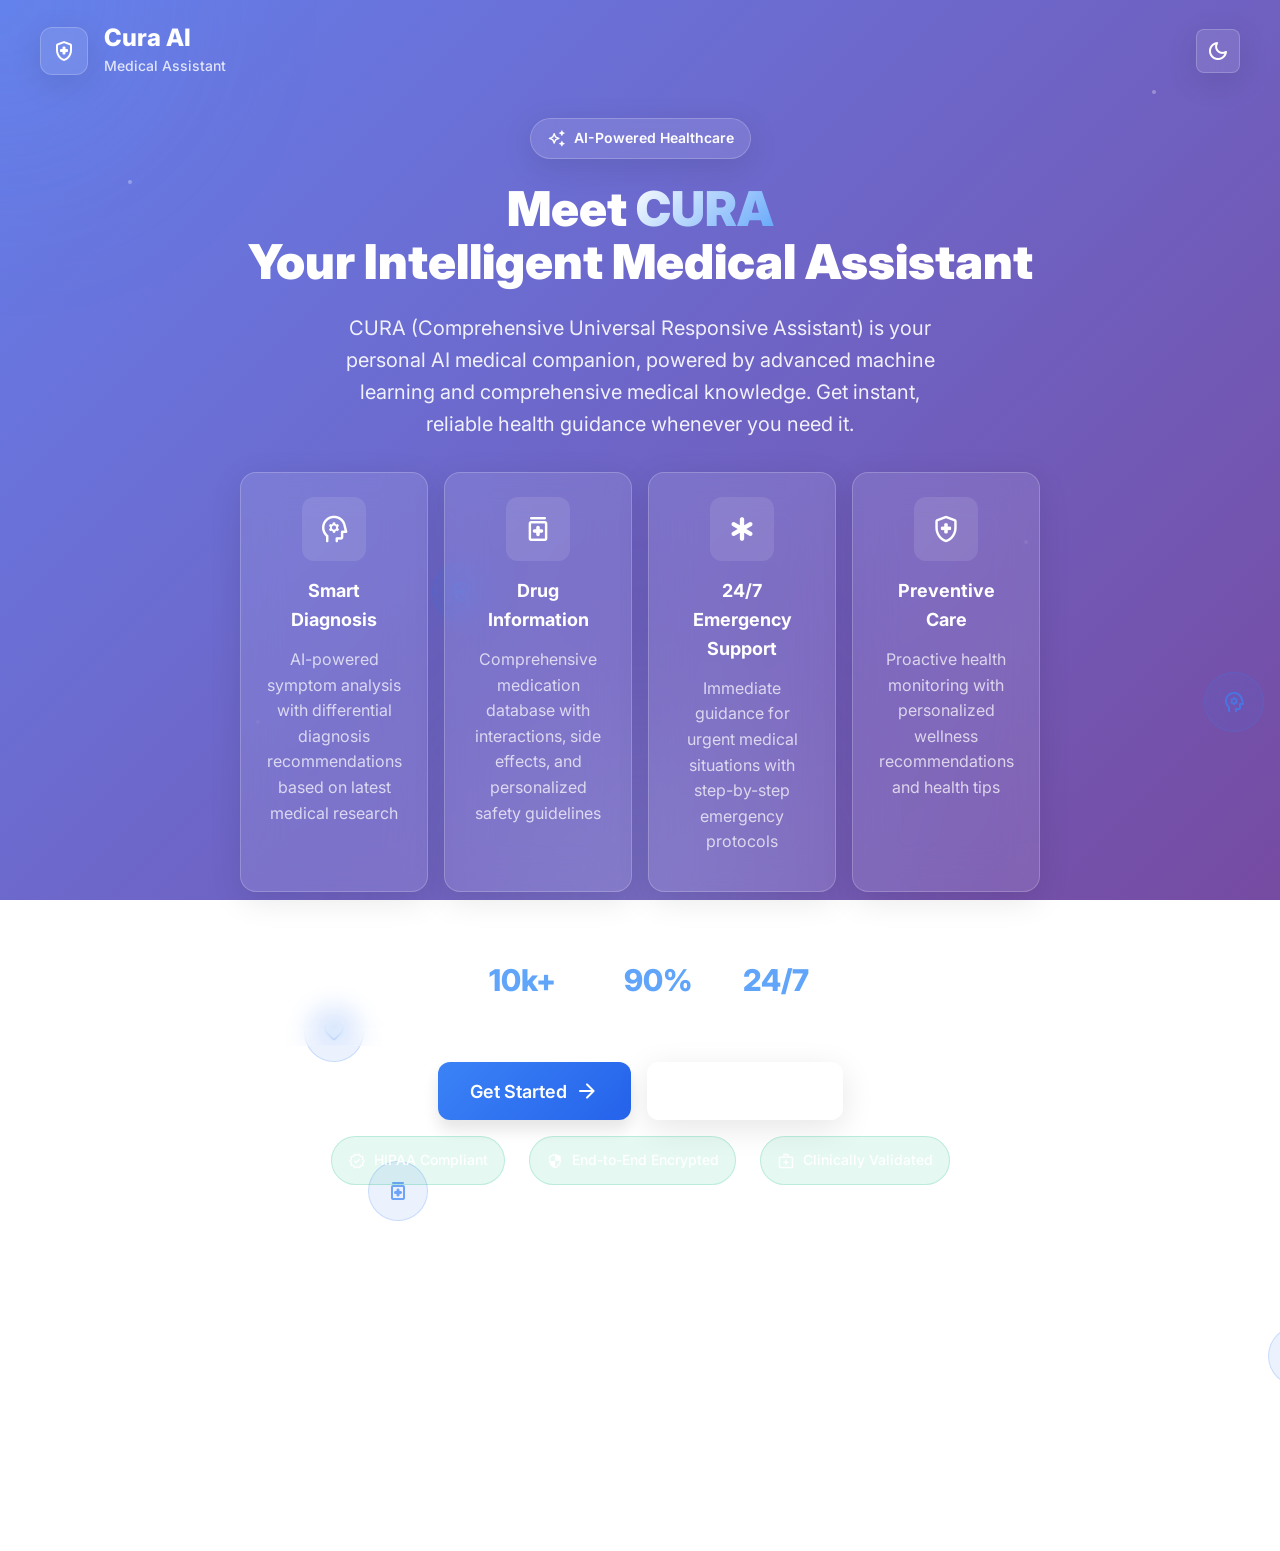
==== commit eea2d4ee: "Almost final" ====
--- a/frontend/index.html
+++ b/frontend/index.html
@@ -28,9 +28,8 @@
     <link rel="stylesheet" href="app.css">
 </head>
 <body>
-    <!-- Loading Screen - COMPLETELY DISABLED FOR DIRECT CHAT ACCESS -->
-    <!--
-    <div id="loadingScreen" class="loading-screen">
+    <!-- Loading Screen -->
+    <div id="loadingScreen" class="loading-screen hidden">
         <div class="loading-container">
             <div class="loading-logo">
                 <div class="logo-icon">
@@ -49,14 +48,12 @@
             </div>
         </div>
     </div>
-    -->
 
     <!-- Main Application Container -->
     <div id="app" class="app-container">
         
-        <!-- Welcome & Authentication Section - COMMENTED OUT FOR DIRECT CHAT ACCESS -->
-        <!--
-        <div id="authSection" class="auth-section hidden">
+        <!-- Welcome & Authentication Section -->
+        <div id="authSection" class="auth-section">
             <!-- Background Effects -->
             <div class="background-effects">
                 <div class="gradient-orb orb-1"></div>
@@ -97,46 +94,88 @@
                 <div id="welcomeView" class="view welcome-view active">
                     <div class="welcome-content">
                         <div class="welcome-hero">
-                            <div class="hero-badge">
+                            <div class="hero-badge animate-bounce">
                                 <span class="material-symbols-rounded">auto_awesome</span>
                                 <span>AI-Powered Healthcare</span>
                             </div>
-                            <h1 class="hero-title">
-                                Your Intelligent
-                                <span class="gradient-text">Medical Companion</span>
+                            <h1 class="hero-title animate-fade-in">
+                                Meet <span class="gradient-text">CURA</span>
+                                <br>Your Intelligent Medical Assistant
                             </h1>
-                            <p class="hero-description">
-                                Experience advanced AI-driven medical guidance with personalized health insights, 
-                                symptom analysis, and professional medical support available 24/7.
+                            <p class="hero-description animate-fade-in-delay">
+                                CURA (Comprehensive Universal Responsive Assistant) is your personal AI medical companion, 
+                                powered by advanced machine learning and comprehensive medical knowledge. Get instant, 
+                                reliable health guidance whenever you need it.
                             </p>
+                            
+                            <!-- Animated Medical Icons -->
+                            <div class="medical-animation">
+                                <div class="floating-icon icon-1">
+                                    <span class="material-symbols-rounded">health_and_safety</span>
+                                </div>
+                                <div class="floating-icon icon-2">
+                                    <span class="material-symbols-rounded">psychology</span>
+                                </div>
+                                <div class="floating-icon icon-3">
+                                    <span class="material-symbols-rounded">medication</span>
+                                </div>
+                                <div class="floating-icon icon-4">
+                                    <span class="material-symbols-rounded">emergency</span>
+                                </div>
+                                <div class="floating-icon icon-5">
+                                    <span class="material-symbols-rounded">favorite</span>
+                                </div>
+                            </div>
                         </div>
                         
                         <div class="feature-showcase">
-                            <div class="feature-card">
+                            <div class="feature-card animate-slide-up" style="animation-delay: 0.1s">
                                 <div class="feature-icon">
                                     <span class="material-symbols-rounded">psychology</span>
                                 </div>
                                 <h3>Smart Diagnosis</h3>
-                                <p>AI-powered symptom analysis with differential diagnosis recommendations</p>
-                            </div>
-                            <div class="feature-card">
+                                <p>AI-powered symptom analysis with differential diagnosis recommendations based on latest medical research</p>
+                            </div>
+                            <div class="feature-card animate-slide-up" style="animation-delay: 0.2s">
                                 <div class="feature-icon">
                                     <span class="material-symbols-rounded">medication</span>
                                 </div>
                                 <h3>Drug Information</h3>
-                                <p>Comprehensive medication details, interactions, and safety guidelines</p>
-                            </div>
-                            <div class="feature-card">
+                                <p>Comprehensive medication database with interactions, side effects, and personalized safety guidelines</p>
+                            </div>
+                            <div class="feature-card animate-slide-up" style="animation-delay: 0.3s">
                                 <div class="feature-icon">
                                     <span class="material-symbols-rounded">emergency</span>
                                 </div>
-                                <h3>Emergency Support</h3>
-                                <p>Immediate guidance for urgent medical situations and emergencies</p>
-                            </div>
-                        </div>
-                        
-                        <div class="action-buttons">
-                            <button id="getStartedBtn" class="btn btn-primary btn-large">
+                                <h3>24/7 Emergency Support</h3>
+                                <p>Immediate guidance for urgent medical situations with step-by-step emergency protocols</p>
+                            </div>
+                            <div class="feature-card animate-slide-up" style="animation-delay: 0.4s">
+                                <div class="feature-icon">
+                                    <span class="material-symbols-rounded">health_and_safety</span>
+                                </div>
+                                <h3>Preventive Care</h3>
+                                <p>Proactive health monitoring with personalized wellness recommendations and health tips</p>
+                            </div>
+                        </div>
+                        
+                        <div class="stats-section animate-fade-in-delay-2">
+                            <div class="stat-item">
+                                <span class="stat-number">10k+</span>
+                                <span class="stat-label">Medical Articles</span>
+                            </div>
+                            <div class="stat-item">
+                                <span class="stat-number">90%</span>
+                                <span class="stat-label">Accuracy Rate</span>
+                            </div>
+                            <div class="stat-item">
+                                <span class="stat-number">24/7</span>
+                                <span class="stat-label">Availability</span>
+                            </div>
+                        </div>
+                        
+                        <div class="action-buttons animate-bounce-delay">
+                            <button id="getStartedBtn" class="btn btn-primary btn-large pulse-animation">
                                 <span>Get Started</span>
                                 <span class="material-symbols-rounded">arrow_forward</span>
                             </button>
@@ -144,6 +183,21 @@
                                 <span class="material-symbols-rounded">info</span>
                                 <span>Learn More</span>
                             </button>
+                        </div>
+                        
+                        <div class="trust-indicators animate-fade-in-delay-3">
+                            <div class="trust-item">
+                                <span class="material-symbols-rounded">verified</span>
+                                <span>HIPAA Compliant</span>
+                            </div>
+                            <div class="trust-item">
+                                <span class="material-symbols-rounded">security</span>
+                                <span>End-to-End Encrypted</span>
+                            </div>
+                            <div class="trust-item">
+                                <span class="material-symbols-rounded">medical_services</span>
+                                <span>Clinically Validated</span>
+                            </div>
                         </div>
                     </div>
                 </div>
@@ -207,28 +261,11 @@
                             </button>
                         </form>
                         
-                        <div class="auth-divider">
-                            <span>or continue with</span>
-                        </div>
-                        
-                        <div class="social-auth">
-                            <button type="button" class="btn btn-social google-btn">
-                                <svg class="social-icon" viewBox="0 0 24 24">
-                                    <path fill="#EA4335" d="M22.56 12.25c0-.78-.07-1.53-.2-2.25H12v4.26h5.92c-.26 1.37-1.04 2.53-2.21 3.31v2.77h3.57c2.08-1.92 3.28-4.74 3.28-8.09z"/>
-                                    <path fill="#34A853" d="M12 23c2.97 0 5.46-.98 7.28-2.66l-3.57-2.77c-.98.66-2.23 1.06-3.71 1.06-2.86 0-5.29-1.93-6.16-4.53H2.18v2.84C3.99 20.53 7.7 23 12 23z"/>
-                                    <path fill="#FBBC05" d="M5.84 14.09c-.22-.66-.35-1.36-.35-2.09s.13-1.43.35-2.09V7.07H2.18C1.43 8.55 1 10.22 1 12s.43 3.45 1.18 4.93l2.85-2.22.81-.62z"/>
-                                    <path fill="#EA4335" d="M12 5.38c1.62 0 3.06.56 4.21 1.64l3.15-3.15C17.45 2.09 14.97 1 12 1 7.7 1 3.99 3.47 2.18 7.07l3.66 2.84c.87-2.6 3.3-4.53 6.16-4.53z"/>
-                                </svg>
-                                <span>Google</span>
-                            </button>
-                            <button type="button" class="btn btn-social apple-btn">
-                                <span class="material-symbols-rounded">phone_iphone</span>
-                                <span>Apple</span>
-                            </button>
-                        </div>
-                        
                         <div class="auth-switch">
                             <p>Don't have an account? <button type="button" id="showSignupBtn" class="link-button">Sign up</button></p>
+                            <div class="guest-option">
+                                <p>Or <button type="button" id="tryAsGuestBtn" class="link-button guest-btn">try as guest</button> to explore CURA</p>
+                            </div>
                         </div>
                     </div>
                 </div>
@@ -364,37 +401,19 @@
                             </button>
                         </form>
                         
-                        <div class="auth-divider">
-                            <span>or continue with</span>
-                        </div>
-                        
-                        <div class="social-auth">
-                            <button type="button" class="btn btn-social google-btn">
-                                <svg class="social-icon" viewBox="0 0 24 24">
-                                    <path fill="#EA4335" d="M22.56 12.25c0-.78-.07-1.53-.2-2.25H12v4.26h5.92c-.26 1.37-1.04 2.53-2.21 3.31v2.77h3.57c2.08-1.92 3.28-4.74 3.28-8.09z"/>
-                                    <path fill="#34A853" d="M12 23c2.97 0 5.46-.98 7.28-2.66l-3.57-2.77c-.98.66-2.23 1.06-3.71 1.06-2.86 0-5.29-1.93-6.16-4.53H2.18v2.84C3.99 20.53 7.7 23 12 23z"/>
-                                    <path fill="#FBBC05" d="M5.84 14.09c-.22-.66-.35-1.36-.35-2.09s.13-1.43.35-2.09V7.07H2.18C1.43 8.55 1 10.22 1 12s.43 3.45 1.18 4.93l2.85-2.22.81-.62z"/>
-                                    <path fill="#EA4335" d="M12 5.38c1.62 0 3.06.56 4.21 1.64l3.15-3.15C17.45 2.09 14.97 1 12 1 7.7 1 3.99 3.47 2.18 7.07l3.66 2.84c.87-2.6 3.3-4.53 6.16-4.53z"/>
-                                </svg>
-                                <span>Google</span>
-                            </button>
-                            <button type="button" class="btn btn-social apple-btn">
-                                <span class="material-symbols-rounded">phone_iphone</span>
-                                <span>Apple</span>
-                            </button>
-                        </div>
-                        
                         <div class="auth-switch">
                             <p>Already have an account? <button type="button" id="showLoginBtn" class="link-button">Sign in</button></p>
+                            <div class="guest-option">
+                                <p>Or <button type="button" id="tryAsGuestBtn2" class="link-button guest-btn">try as guest</button> to explore CURA</p>
+                            </div>
                         </div>
                     </div>
                 </div>
             </main>
         </div>
-        -->
 
         <!-- Chat Application Section -->
-        <div id="chatSection" class="chat-section">
+        <div id="chatSection" class="chat-section hidden">
             <!-- Chat Header -->
             <header class="chat-header">
                 <div class="header-left">
@@ -465,69 +484,13 @@
                 <div class="chat-container">
                     <!-- Chat Messages Area -->
                     <div class="chat-messages" id="chatMessages">
-                        <!-- Welcome Message -->
-                        <div class="message ai-message welcome-message">
-                            <div class="message-avatar ai-avatar">
-                                <span class="material-symbols-rounded">health_and_safety</span>
-                            </div>
-                            <div class="message-content">
-                                <div class="message-header">
-                                    <span class="sender-name">Cura AI</span>
-                                    <span class="message-time">Just now</span>
-                                </div>
-                                <div class="message-body">
-                                    <div class="welcome-text">
-                                        <h3>👋 Hello! I'm Cura, your AI medical assistant.</h3>
-                                        <p>I'm here to help you with your health questions and concerns. I can assist you with:</p>
-                                        <ul class="feature-list">
-                                            <li>🔍 <strong>Symptom Analysis</strong> - Analyze your symptoms and provide differential diagnosis</li>
-                                            <li>💊 <strong>Medication Information</strong> - Details about drugs, interactions, and side effects</li>
-                                            <li>🏥 <strong>Health Guidance</strong> - General medical advice and health tips</li>
-                                            <li>🚨 <strong>Emergency Support</strong> - Immediate guidance for urgent situations</li>
-                                        </ul>
-                                        <p><strong>How can I help you today?</strong></p>
-                                    </div>
-                                </div>
-                            </div>
-                        </div>
-                    </div>
-
-                    <!-- Quick Suggestions -->
-                    <div class="quick-suggestions" id="quickSuggestions">
-                        <div class="suggestions-header">
-                            <span class="material-symbols-rounded">lightbulb</span>
-                            <span>Quick Questions</span>
-                        </div>
-                        <div class="suggestions-grid">
-                            <button class="suggestion-card" data-message="I have a headache and fever. What could be the cause?">
-                                <span class="material-symbols-rounded">psychology</span>
-                                <span>Symptom Check</span>
-                            </button>
-                            <button class="suggestion-card" data-message="What are the side effects of ibuprofen?">
-                                <span class="material-symbols-rounded">medication</span>
-                                <span>Drug Info</span>
-                            </button>
-                            <button class="suggestion-card" data-message="How do I read my blood test results?">
-                                <span class="material-symbols-rounded">lab_profile</span>
-                                <span>Lab Results</span>
-                            </button>
-                            <button class="suggestion-card emergency" data-message="EMERGENCY: I'm experiencing chest pain">
-                                <span class="material-symbols-rounded">emergency</span>
-                                <span>Emergency</span>
-                            </button>
-                        </div>
+                        <!-- Messages will be dynamically added here -->
                     </div>
 
                     <!-- Chat Input Area -->
                     <div class="chat-input-area">
                         <div class="input-container">
                             <div class="input-wrapper">
-                                <div class="input-actions-left">
-                                    <button class="input-action-btn" id="attachBtn" aria-label="Attach file">
-                                        <span class="material-symbols-rounded">attach_file</span>
-                                    </button>
-                                </div>
-                                
                                 <div class="message-input-container">
                                     <textarea 
                                         id="messageInput" 
@@ -544,9 +507,6 @@
                                 </div>
                                 
                                 <div class="input-actions-right">
-                                    <button class="input-action-btn" id="voiceBtn" aria-label="Voice input">
-                                        <span class="material-symbols-rounded">mic</span>
-                                    </button>
                                     <button class="send-btn" id="sendBtn" disabled aria-label="Send message">
                                         <span class="material-symbols-rounded">send</span>
                                     </button>
@@ -602,64 +562,81 @@
 
     <!-- Scripts -->
     <script>
-        // Immediately hide loading screen and show chat
+        // Initialize proper application flow
         document.addEventListener('DOMContentLoaded', function() {
-            console.log('DOM loaded - forcing chat interface');
-            
-            // Hide loading screen immediately
+            console.log('DOM loaded - initializing CURA application flow');
+            
+            // Check if user is already authenticated
+            const authToken = localStorage.getItem('auth_token');
+            const isAuthenticated = authToken && authToken !== 'guest_token';
+            
+            if (isAuthenticated) {
+                // User is authenticated, go directly to chat
+                showChatSection();
+            } else {
+                // Show welcome screen for new users
+                showWelcomeSection();
+            }
+            
+            // Hide loading screen
             const loadingScreen = document.getElementById('loadingScreen');
             if (loadingScreen) {
-                loadingScreen.style.display = 'none';
-            }
-            
-            // Show chat section immediately
+                loadingScreen.classList.add('hidden');
+            }
+        });
+        
+        function showWelcomeSection() {
+            const authSection = document.getElementById('authSection');
             const chatSection = document.getElementById('chatSection');
+            const welcomeView = document.getElementById('welcomeView');
+            
+            if (authSection) {
+                authSection.classList.remove('hidden');
+            }
+            if (chatSection) {
+                chatSection.classList.add('hidden');
+            }
+            if (welcomeView) {
+                welcomeView.classList.add('active');
+            }
+            
+            console.log('Showing welcome section');
+        }
+        
+        function showAuthSection() {
+            const welcomeView = document.getElementById('welcomeView');
+            const loginView = document.getElementById('loginView');
+            
+            if (welcomeView) {
+                welcomeView.classList.remove('active');
+            }
+            if (loginView) {
+                loginView.classList.add('active');
+            }
+            
+            console.log('Showing auth section');
+        }
+        
+        function showChatSection() {
+            const authSection = document.getElementById('authSection');
+            const chatSection = document.getElementById('chatSection');
+            
+            if (authSection) {
+                authSection.classList.add('hidden');
+            }
             if (chatSection) {
                 chatSection.classList.remove('hidden');
             }
             
-            // Hide auth section 
-            const authSection = document.getElementById('authSection');
-            if (authSection) {
-                authSection.classList.add('hidden');
-            }
-        });
+            console.log('Showing chat section');
+        }
         
-        // Clear service worker and caches to fix loading issues
+        // Service Worker Management
         if ('serviceWorker' in navigator) {
-            navigator.serviceWorker.getRegistrations().then(function(registrations) {
-                for(let registration of registrations) {
-                    registration.unregister();
-                    console.log('Service Worker unregistered');
-                }
+            navigator.serviceWorker.register('sw.js').catch(function(error) {
+                console.log('Service Worker registration failed:', error);
             });
         }
-        
-        // Clear all caches
-        if ('caches' in window) {
-            caches.keys().then(function(names) {
-                for (let name of names) {
-                    caches.delete(name);
-                    console.log('Cache deleted:', name);
-                }
-            });
-        }
-        
-        // Failsafe: Force show chat after 3 seconds no matter what
-        setTimeout(function() {
-            console.log('Failsafe activated - forcing chat interface');
-            const chatSection = document.getElementById('chatSection');
-            const loadingScreen = document.getElementById('loadingScreen');
-            
-            if (chatSection) {
-                chatSection.classList.remove('hidden');
-                chatSection.style.display = 'flex';
-            }
-            
-            if (loadingScreen) {
-                loadingScreen.style.display = 'none';
-            }
-        }, 3000);
     </script>
     <script src="app.js"></script>
 </body>
--- a/frontend/app.css
+++ b/frontend/app.css
@@ -247,13 +247,11 @@
 
 /* App Container */
 .app-container {
-    min-height: 100vh;
     position: relative;
 }
 
 /* Authentication Section */
 .auth-section {
-    min-height: 100vh;
     position: relative;
     display: flex;
     flex-direction: column;
@@ -443,7 +441,7 @@
     display: flex;
     align-items: center;
     justify-content: center;
-    padding: var(--space-8);
+    padding: var(--space-4) var(--space-8);
     position: relative;
     z-index: 10;
 }
@@ -473,7 +471,7 @@
 }
 
 .welcome-hero {
-    margin-bottom: var(--space-16);
+    margin-bottom: var(--space-8);
 }
 
 .hero-badge {
@@ -522,8 +520,8 @@
 /* Feature Showcase */
 .feature-showcase {
     display: grid;
-    grid-template-columns: repeat(auto-fit, minmax(250px, 1fr));
-    gap: var(--space-6);
+    grid-template-columns: repeat(4, 1fr);
+    gap: var(--space-4);
     margin-bottom: var(--space-12);
 }
 
@@ -919,21 +917,6 @@
     right: 0;
     height: 1px;
     background: rgba(255, 255, 255, 0.1);
-}
-
-.auth-divider span {
-    background: rgba(102, 126, 234, 0.1);
-    backdrop-filter: blur(10px);
-    padding: 0 var(--space-4);
-    border-radius: var(--radius-full);
-}
-
-/* Social Auth */
-.social-auth {
-    display: grid;
-    grid-template-columns: 1fr 1fr;
-    gap: var(--space-3);
-    margin-bottom: var(--space-6);
 }
 
 /* Auth Switch */
@@ -1312,6 +1295,79 @@
     color: rgba(255, 255, 255, 0.9);
 }
 
+/* Welcome Content Styling */
+.welcome-content h3 {
+    font-size: var(--text-lg);
+    font-weight: 700;
+    margin-bottom: var(--space-3);
+    color: white;
+}
+
+.welcome-content p {
+    margin-bottom: var(--space-3);
+    color: rgba(255, 255, 255, 0.9);
+    line-height: 1.6;
+}
+
+.welcome-content ul.feature-list {
+    list-style: none;
+    margin: var(--space-4) 0;
+    padding: 0;
+}
+
+.welcome-content ul.feature-list li {
+    margin-bottom: var(--space-3);
+    padding-left: 0;
+    color: rgba(255, 255, 255, 0.9);
+    line-height: 1.5;
+}
+
+/* AI Response Formatting */
+.ai-response-formatted p {
+    margin-bottom: var(--space-4);
+    line-height: 1.7;
+    color: rgba(255, 255, 255, 0.95);
+}
+
+.ai-response-formatted ul.ai-response-list {
+    list-style: none;
+    margin: var(--space-4) 0;
+    padding: 0;
+    background: rgba(255, 255, 255, 0.05);
+    border-radius: var(--radius-md);
+    padding: var(--space-4);
+}
+
+.ai-response-formatted ul.ai-response-list li {
+    margin-bottom: var(--space-3);
+    padding-left: var(--space-4);
+    position: relative;
+    line-height: 1.6;
+    color: rgba(255, 255, 255, 0.9);
+}
+
+.ai-response-formatted ul.ai-response-list li:before {
+    content: "•";
+    position: absolute;
+    left: 0;
+    color: var(--primary-400);
+    font-weight: bold;
+}
+
+.ai-response-formatted ul.ai-response-list li:last-child {
+    margin-bottom: 0;
+}
+
+.ai-response-formatted strong {
+    color: white;
+    font-weight: 600;
+}
+
+.ai-response-formatted em {
+    color: var(--primary-300);
+    font-style: italic;
+}
+
 /* Quick Suggestions */
 .quick-suggestions {
     padding: var(--space-6) 0;
@@ -1845,8 +1901,8 @@
     }
     
     .feature-showcase {
-        grid-template-columns: 1fr;
-        gap: var(--space-4);
+        grid-template-columns: repeat(4, 1fr);
+        gap: var(--space-2);
     }
     
     .action-buttons {
@@ -1857,10 +1913,6 @@
     .form-row {
         grid-template-columns: 1fr;
         gap: var(--space-3);
-    }
-    
-    .social-auth {
-        grid-template-columns: 1fr;
     }
     
     .chat-header {
@@ -1935,6 +1987,34 @@
     
     .brand-text h1 {
         font-size: var(--text-xl);
+    }
+    
+    .feature-showcase {
+        gap: var(--space-1);
+    }
+    
+    .feature-card {
+        padding: var(--space-3);
+    }
+    
+    .feature-card h3 {
+        font-size: var(--text-sm);
+        margin-bottom: var(--space-2);
+    }
+    
+    .feature-card p {
+        font-size: var(--text-xs);
+        line-height: 1.4;
+    }
+    
+    .feature-icon {
+        width: 32px;
+        height: 32px;
+        margin-bottom: var(--space-2);
+    }
+    
+    .feature-icon .material-symbols-rounded {
+        font-size: 20px;
     }
     
     .input-footer {
@@ -1996,4 +2076,389 @@
         color: black !important;
         border: 1px solid black !important;
     }
+}
+
+/* ===== WELCOME SCREEN ANIMATIONS ===== */
+
+/* Keyframe Animations */
+@keyframes bounce {
+    0%, 20%, 53%, 80%, 100% {
+        transform: translate3d(0, 0, 0);
+    }
+    40%, 43% {
+        transform: translate3d(0, -8px, 0);
+    }
+    70% {
+        transform: translate3d(0, -4px, 0);
+    }
+    90% {
+        transform: translate3d(0, -2px, 0);
+    }
+}
+
+@keyframes fadeIn {
+    from {
+        opacity: 0;
+        transform: translateY(20px);
+    }
+    to {
+        opacity: 1;
+        transform: translateY(0);
+    }
+}
+
+@keyframes slideUp {
+    from {
+        opacity: 0;
+        transform: translateY(40px);
+    }
+    to {
+        opacity: 1;
+        transform: translateY(0);
+    }
+}
+
+@keyframes float {
+    0%, 100% {
+        transform: translateY(0px);
+    }
+    50% {
+        transform: translateY(-10px);
+    }
+}
+
+@keyframes pulse {
+    0%, 100% {
+        transform: scale(1);
+        box-shadow: 0 0 0 0 rgba(59, 130, 246, 0.4);
+    }
+    50% {
+        transform: scale(1.05);
+        box-shadow: 0 0 0 10px rgba(59, 130, 246, 0);
+    }
+}
+
+@keyframes floatingIcon {
+    0%, 100% {
+        transform: translateY(0px) rotate(0deg);
+    }
+    25% {
+        transform: translateY(-10px) rotate(5deg);
+    }
+    50% {
+        transform: translateY(-5px) rotate(-2deg);
+    }
+    75% {
+        transform: translateY(-15px) rotate(3deg);
+    }
+}
+
+/* Animation Classes */
+.animate-bounce {
+    animation: bounce 2s infinite;
+}
+
+.animate-fade-in {
+    animation: fadeIn 1s ease-out;
+}
+
+.animate-fade-in-delay {
+    animation: fadeIn 1s ease-out 0.5s both;
+}
+
+.animate-fade-in-delay-2 {
+    animation: fadeIn 1s ease-out 1s both;
+}
+
+.animate-fade-in-delay-3 {
+    animation: fadeIn 1s ease-out 1.5s both;
+}
+
+.animate-slide-up {
+    animation: slideUp 0.8s ease-out both;
+}
+
+.animate-bounce-delay {
+    animation: fadeIn 1s ease-out 1.2s both;
+}
+
+.pulse-animation {
+    animation: pulse 2s infinite;
+}
+
+/* Medical Animation Container */
+.medical-animation {
+    position: absolute;
+    width: 100%;
+    height: 100%;
+    pointer-events: none;
+    overflow: hidden;
+    z-index: -1;
+}
+
+.floating-icon {
+    position: absolute;
+    width: 60px;
+    height: 60px;
+    background: rgba(59, 130, 246, 0.1);
+    border: 1px solid rgba(59, 130, 246, 0.2);
+    border-radius: 50%;
+    display: flex;
+    align-items: center;
+    justify-content: center;
+    backdrop-filter: blur(10px);
+    animation: floatingIcon 6s ease-in-out infinite;
+}
+
+.floating-icon .material-symbols-rounded {
+    font-size: 24px;
+    color: var(--primary-500);
+    opacity: 0.7;
+}
+
+.icon-1 {
+    top: 10%;
+    left: 15%;
+    animation-delay: 0s;
+}
+
+.icon-2 {
+    top: 20%;
+    right: 20%;
+    animation-delay: 1s;
+}
+
+.icon-3 {
+    bottom: 30%;
+    left: 10%;
+    animation-delay: 2s;
+}
+
+.icon-4 {
+    bottom: 15%;
+    right: 15%;
+    animation-delay: 3s;
+}
+
+.icon-5 {
+    top: 50%;
+    left: 5%;
+    animation-delay: 4s;
+}
+
+/* Stats Section */
+.stats-section {
+    display: flex;
+    justify-content: center;
+    gap: var(--space-8);
+    margin: var(--space-4) 0;
+    padding: var(--space-6);
+    background: rgba(255, 255, 255, 0.05);
+    border-radius: var(--radius-lg);
+    backdrop-filter: blur(10px);
+    border: 1px solid rgba(255, 255, 255, 0.1);
+}
+
+.stat-item {
+    display: flex;
+    flex-direction: column;
+    align-items: center;
+    text-align: center;
+}
+
+.stat-number {
+    font-size: var(--text-3xl);
+    font-weight: 800;
+    color: var(--primary-400);
+    line-height: 1;
+    margin-bottom: var(--space-1);
+}
+
+.stat-label {
+    font-size: var(--text-sm);
+    color: rgba(255, 255, 255, 0.8);
+    font-weight: 500;
+}
+
+/* Trust Indicators */
+.trust-indicators {
+    display: flex;
+    justify-content: center;
+    gap: var(--space-6);
+    margin-top: var(--space-4);
+    flex-wrap: wrap;
+}
+
+.trust-item {
+    display: flex;
+    align-items: center;
+    gap: var(--space-2);
+    padding: var(--space-3) var(--space-4);
+    background: rgba(16, 185, 129, 0.1);
+    border: 1px solid rgba(16, 185, 129, 0.2);
+    border-radius: var(--radius-full);
+    font-size: var(--text-sm);
+    color: var(--success-400);
+    font-weight: 500;
+}
+
+.trust-item .material-symbols-rounded {
+    font-size: 18px;
+}
+
+/* Enhanced Feature Cards */
+.feature-showcase .feature-card {
+    transition: all 0.3s ease;
+    position: relative;
+    overflow: hidden;
+}
+
+.feature-showcase .feature-card::before {
+    content: '';
+    position: absolute;
+    top: 0;
+    left: 0;
+    right: 0;
+    bottom: 0;
+    background: linear-gradient(135deg, rgba(59, 130, 246, 0.1) 0%, rgba(16, 185, 129, 0.1) 100%);
+    opacity: 0;
+    transition: opacity 0.3s ease;
+}
+
+.feature-showcase .feature-card:hover::before {
+    opacity: 1;
+}
+
+.feature-showcase .feature-card:hover {
+    transform: translateY(-5px);
+    box-shadow: 0 20px 40px rgba(0, 0, 0, 0.15);
+}
+
+.feature-showcase .feature-card:hover .feature-icon {
+    transform: scale(1.1);
+    color: var(--primary-400);
+}
+
+/* Responsive Design for Animations */
+@media (max-width: 768px) {
+    .stats-section {
+        flex-direction: column;
+        gap: var(--space-4);
+    }
+    
+    .trust-indicators {
+        flex-direction: column;
+        align-items: center;
+        gap: var(--space-3);
+    }
+    
+    .floating-icon {
+        width: 40px;
+        height: 40px;
+    }
+    
+    .floating-icon .material-symbols-rounded {
+        font-size: 18px;
+    }
+}
+
+/* Guest Mode Styling */
+.guest-option {
+    margin-top: var(--space-3);
+    padding-top: var(--space-3);
+    border-top: 1px solid rgba(255, 255, 255, 0.1);
+    text-align: center;
+}
+
+.guest-option p {
+    font-size: var(--text-sm);
+    color: rgba(255, 255, 255, 0.7);
+}
+
+.guest-btn {
+    color: var(--secondary-400) !important;
+    font-weight: 600;
+    transition: all 0.2s ease;
+}
+
+.guest-btn:hover {
+    color: var(--secondary-300) !important;
+    text-shadow: 0 0 8px rgba(6, 182, 212, 0.4);
+}
+
+/* Guest Authentication Message in Chat */
+.guest-auth-message {
+    background: linear-gradient(135deg, rgba(59, 130, 246, 0.1) 0%, rgba(16, 185, 129, 0.1) 100%);
+    border: 1px solid rgba(59, 130, 246, 0.2);
+    border-radius: var(--radius-lg);
+    padding: var(--space-6);
+    text-align: center;
+    margin: var(--space-4) 0;
+}
+
+.guest-auth-message h4 {
+    color: var(--primary-400);
+    margin-bottom: var(--space-3);
+    font-size: var(--text-lg);
+}
+
+.guest-auth-message p {
+    color: rgba(255, 255, 255, 0.8);
+    margin-bottom: var(--space-4);
+    line-height: 1.5;
+}
+
+.auth-buttons {
+    display: flex;
+    gap: var(--space-3);
+    justify-content: center;
+    margin-bottom: var(--space-4);
+    flex-wrap: wrap;
+}
+
+.btn-sm {
+    padding: var(--space-2) var(--space-4);
+    font-size: var(--text-sm);
+    min-height: auto;
+}
+
+.guest-auth-message small {
+    color: rgba(255, 255, 255, 0.6);
+    font-size: var(--text-xs);
+}
+
+.ai-auth-required-message .message-text {
+    padding: 0;
+}
+
+/* Responsive auth buttons */
+@media (max-width: 480px) {
+    .auth-buttons {
+        flex-direction: column;
+        align-items: center;
+    }
+    
+    .auth-buttons .btn {
+        width: 100%;
+        max-width: 200px;
+    }
+}
+
+/* Reduced Motion Support */
+@media (prefers-reduced-motion: reduce) {
+    .animate-bounce,
+    .animate-fade-in,
+    .animate-fade-in-delay,
+    .animate-fade-in-delay-2,
+    .animate-fade-in-delay-3,
+    .animate-slide-up,
+    .animate-bounce-delay,
+    .pulse-animation,
+    .floating-icon {
+        animation: none;
+    }
+    
+    .feature-showcase .feature-card {
+        transition: none;
+    }
 }
